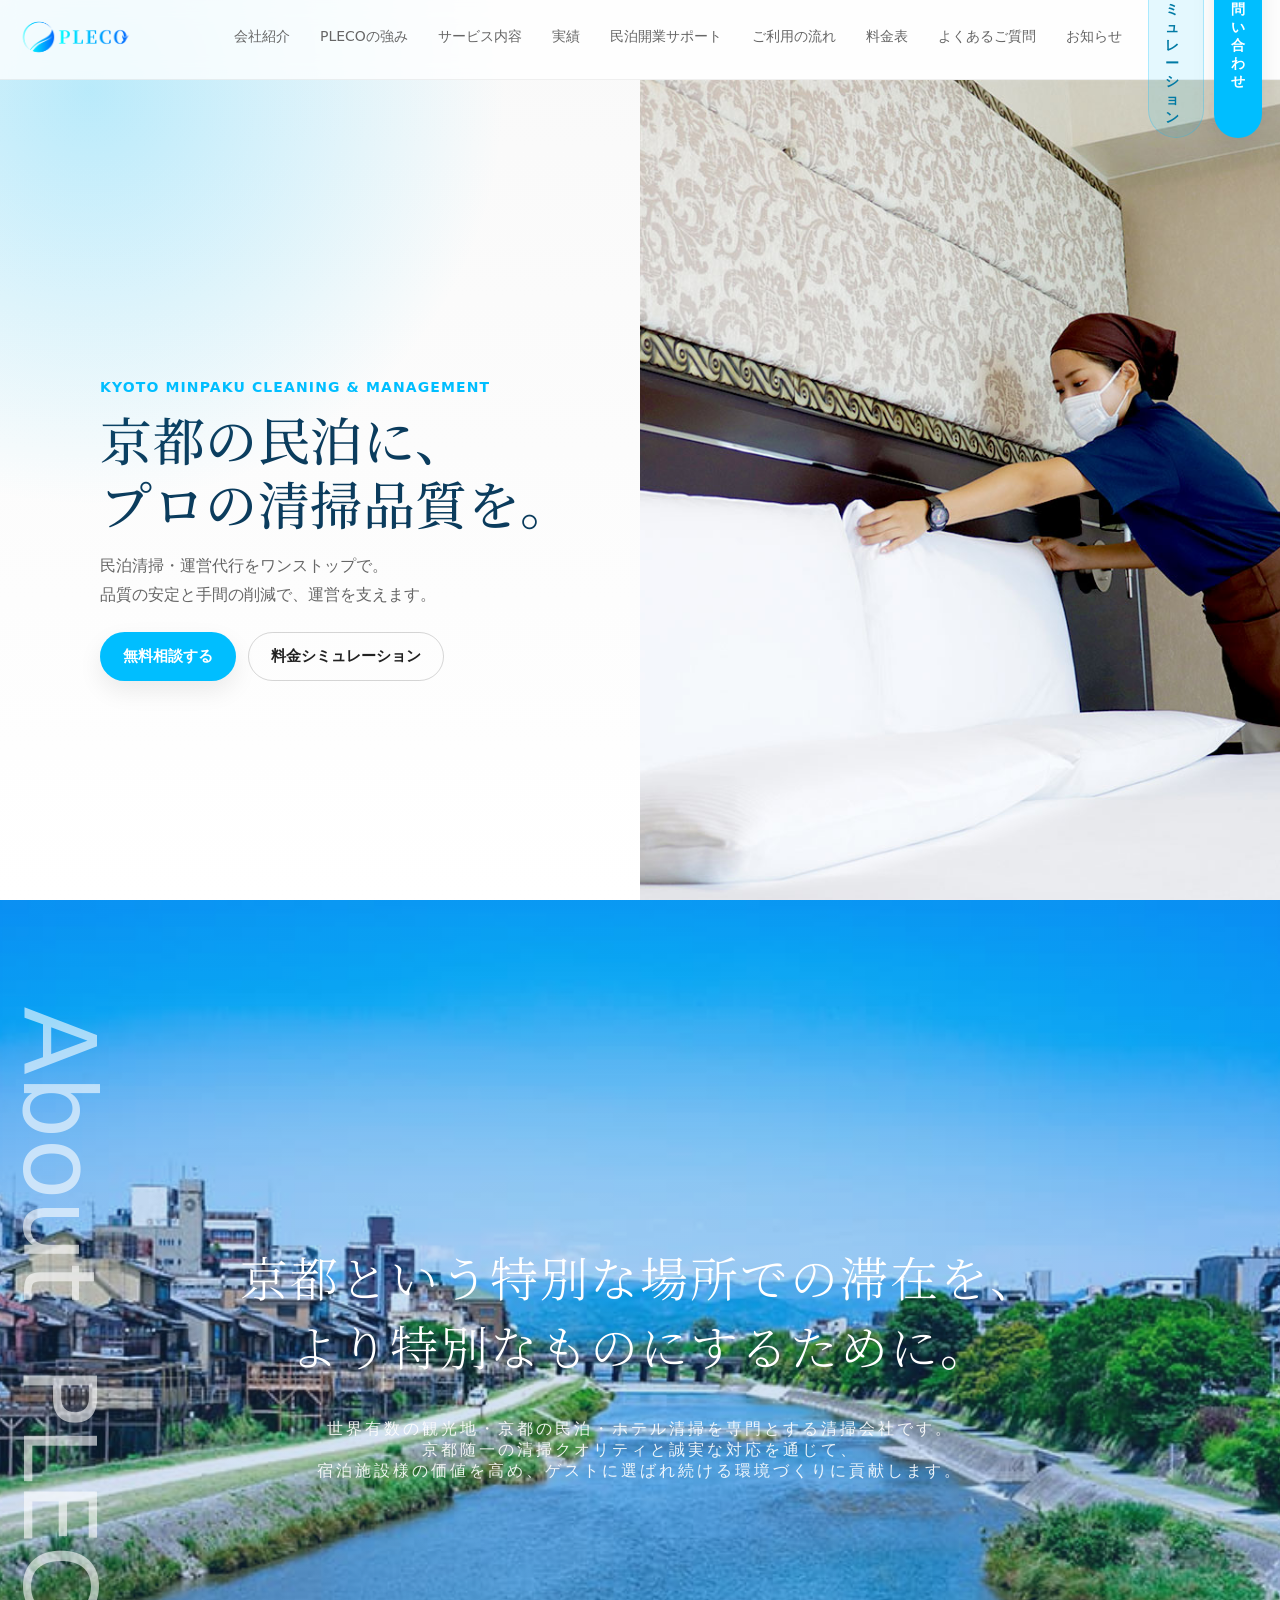
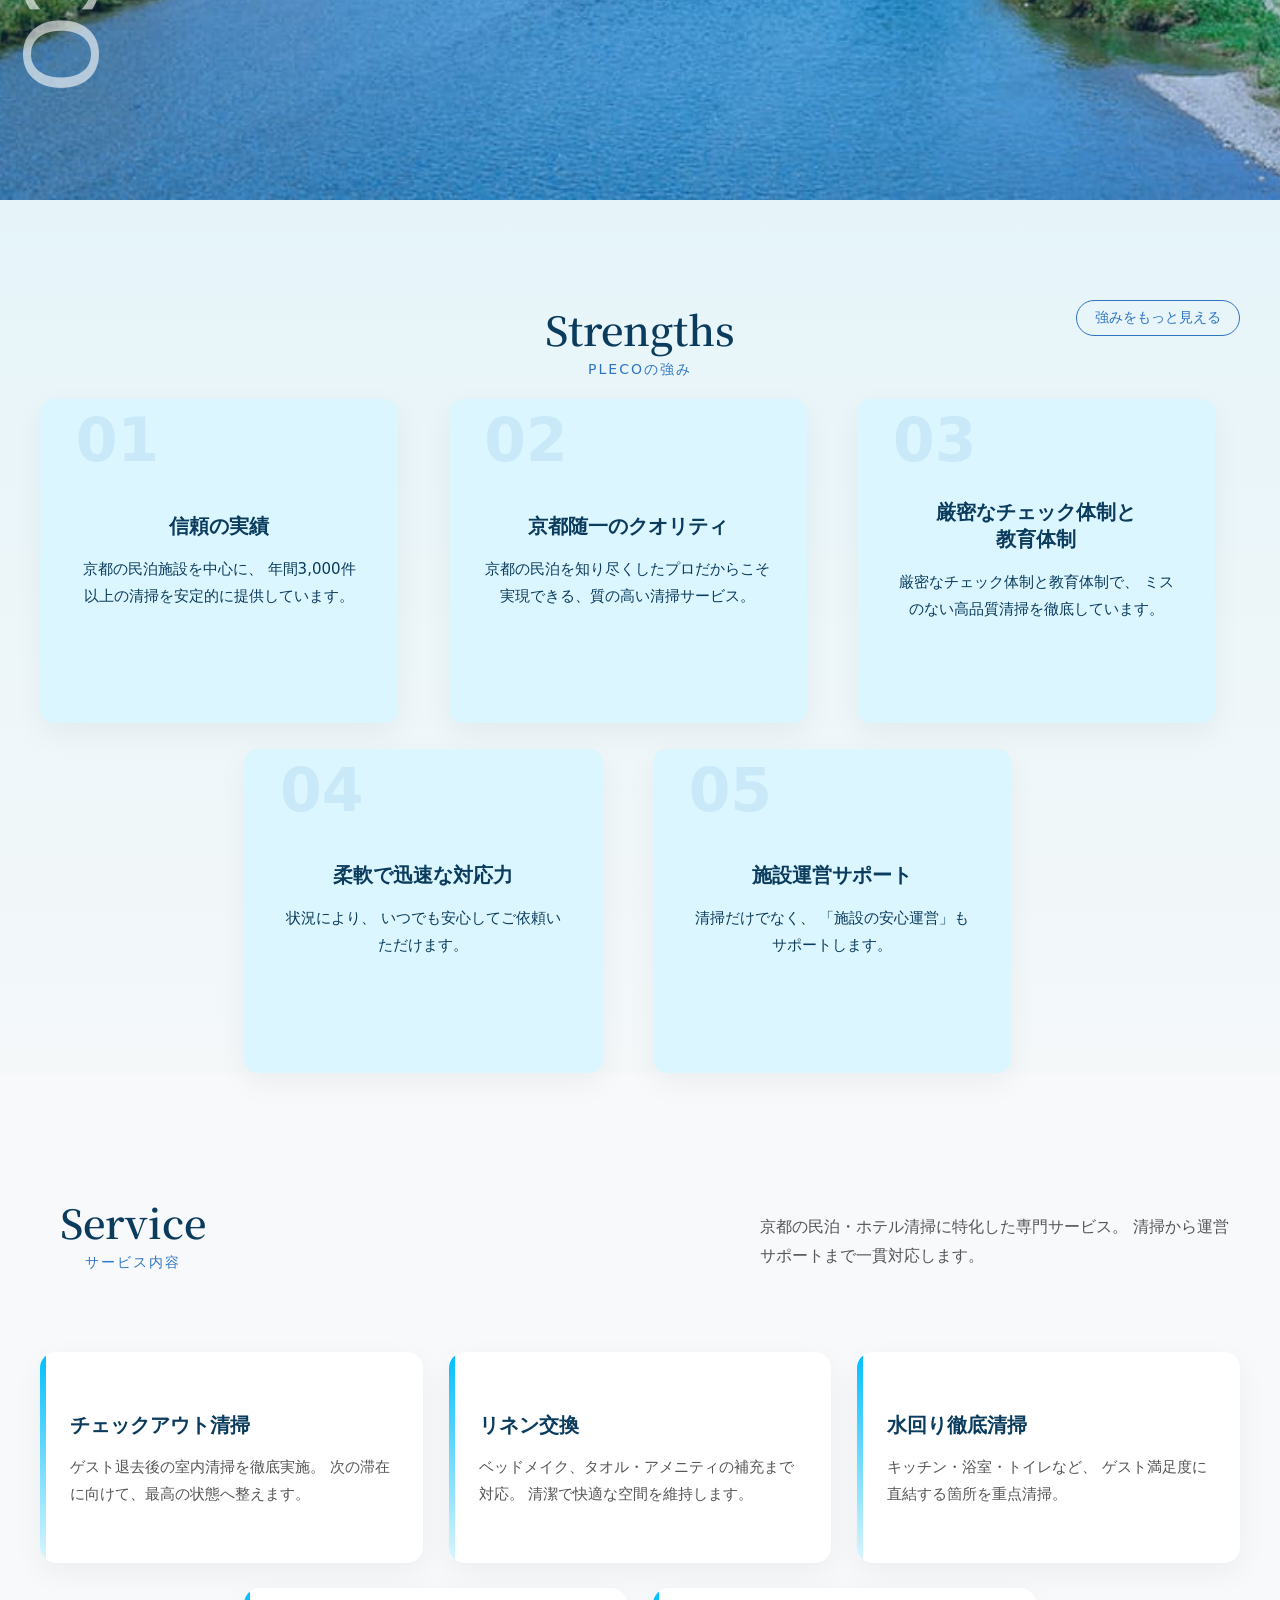
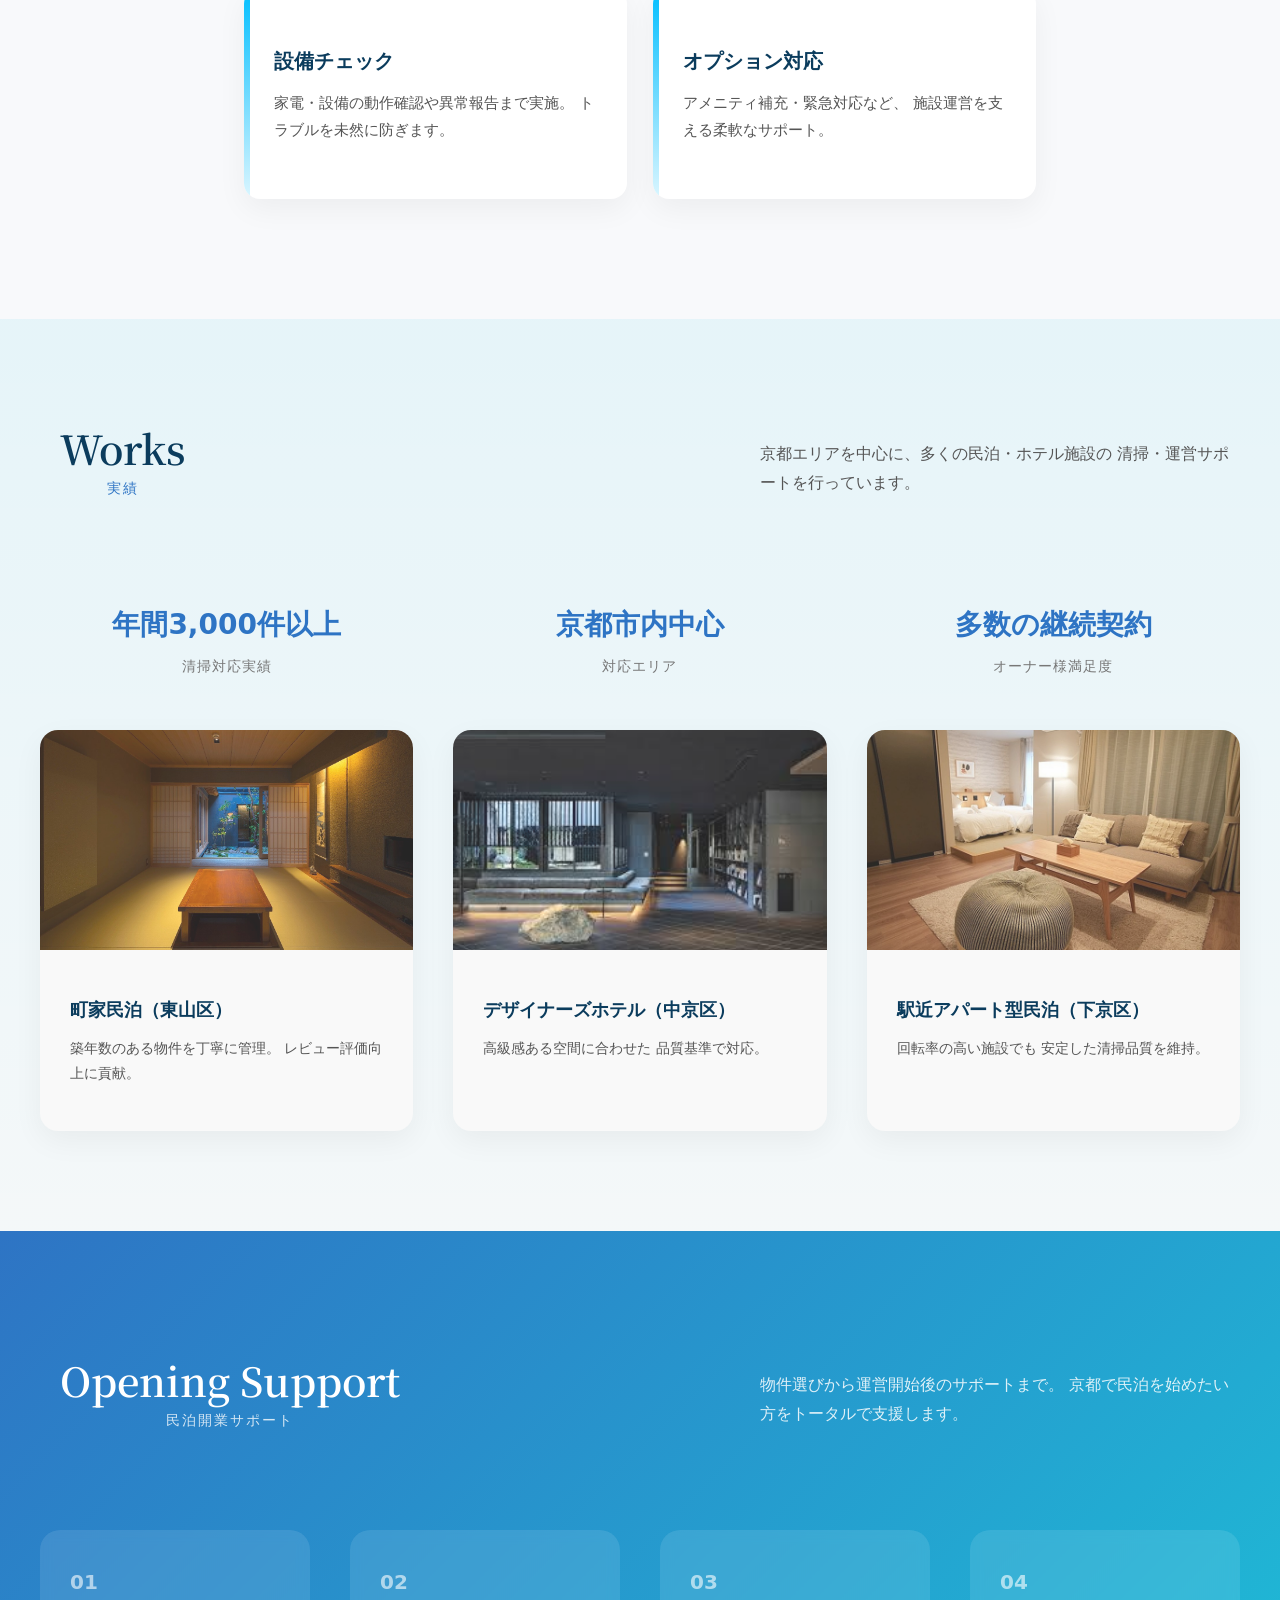
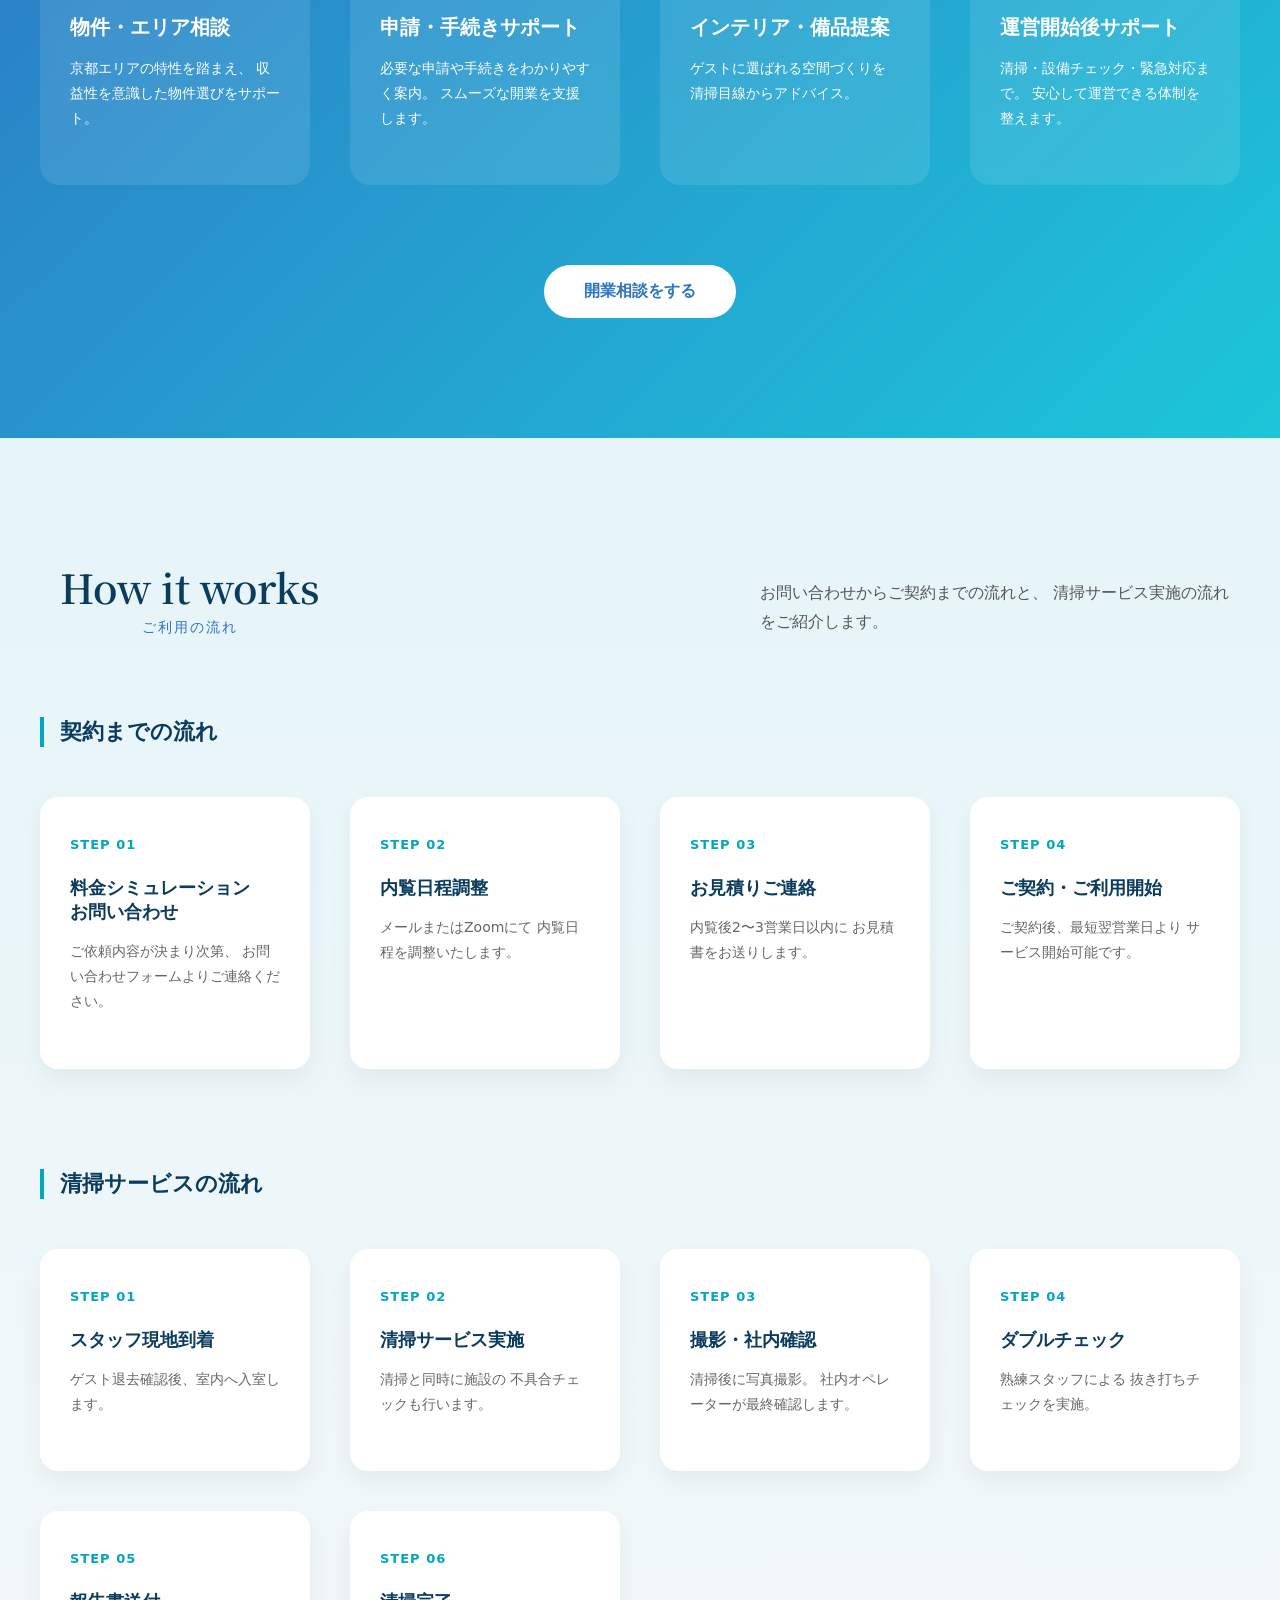
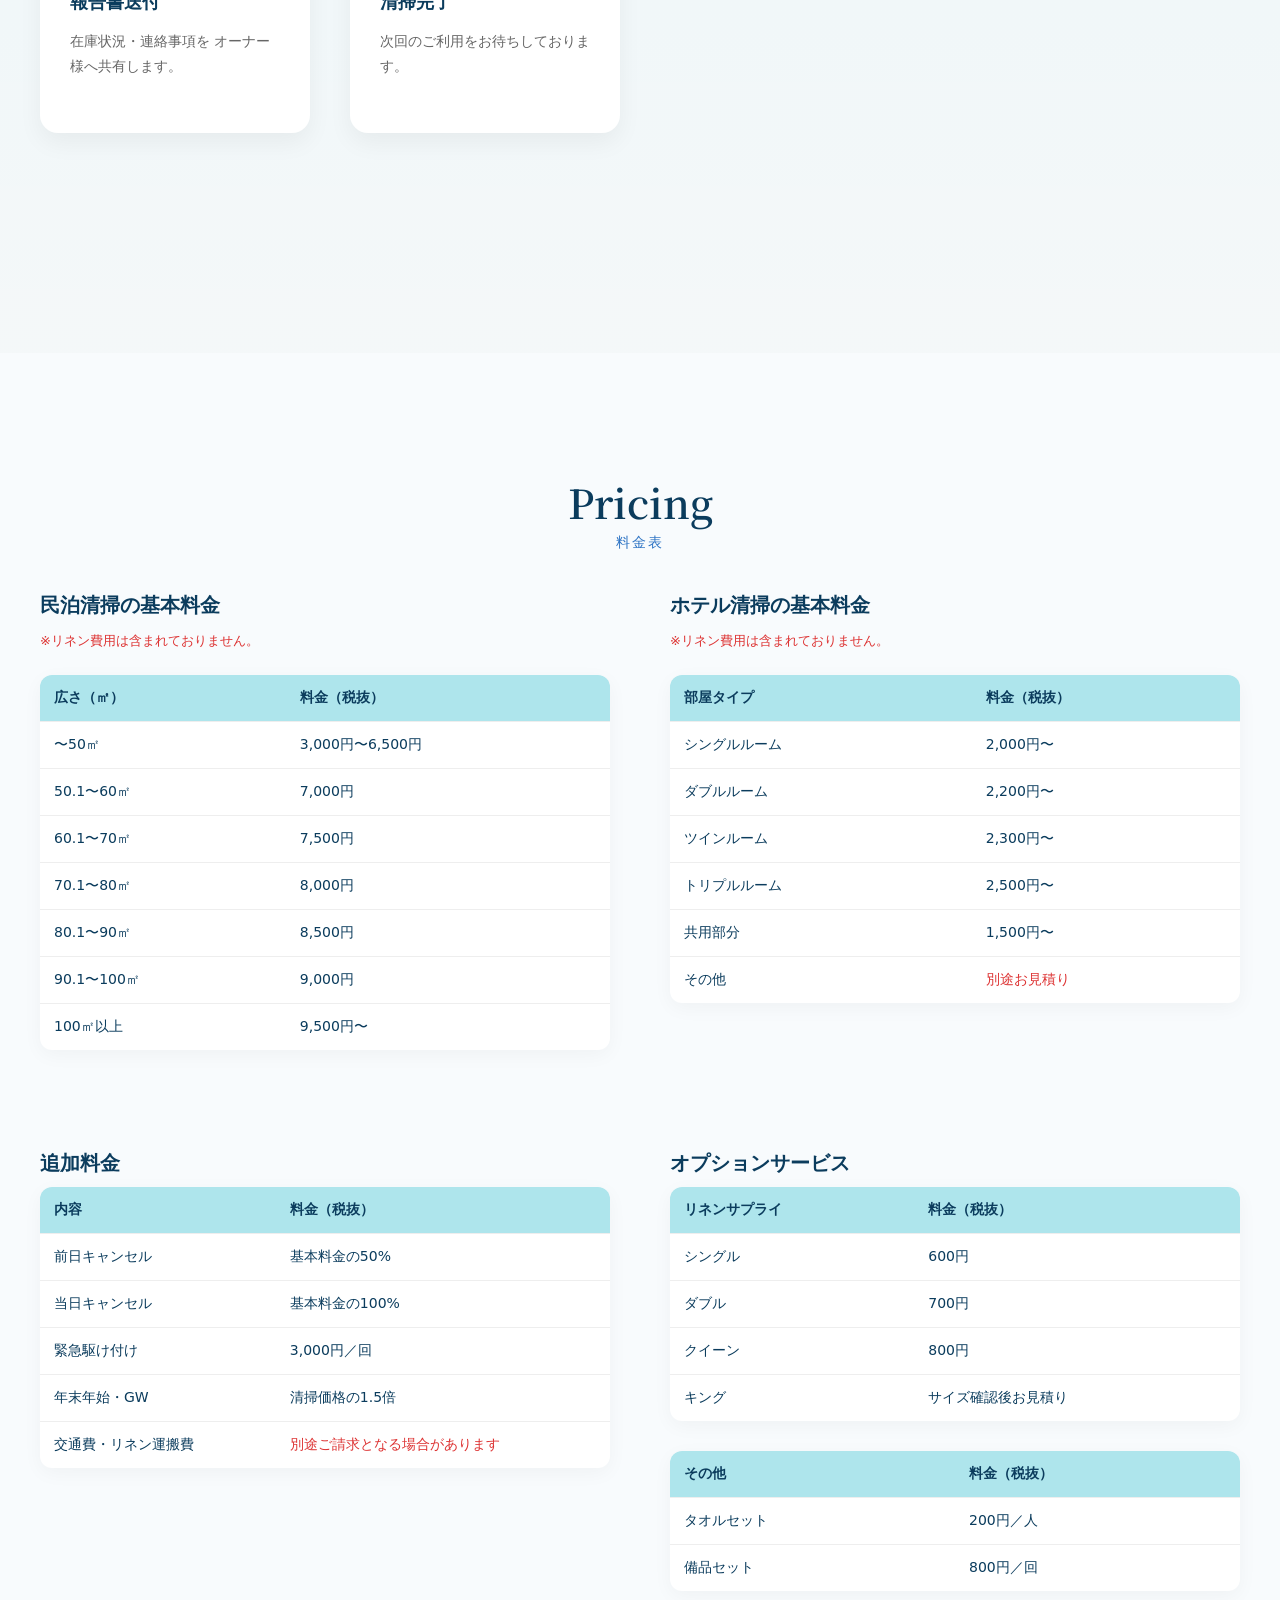
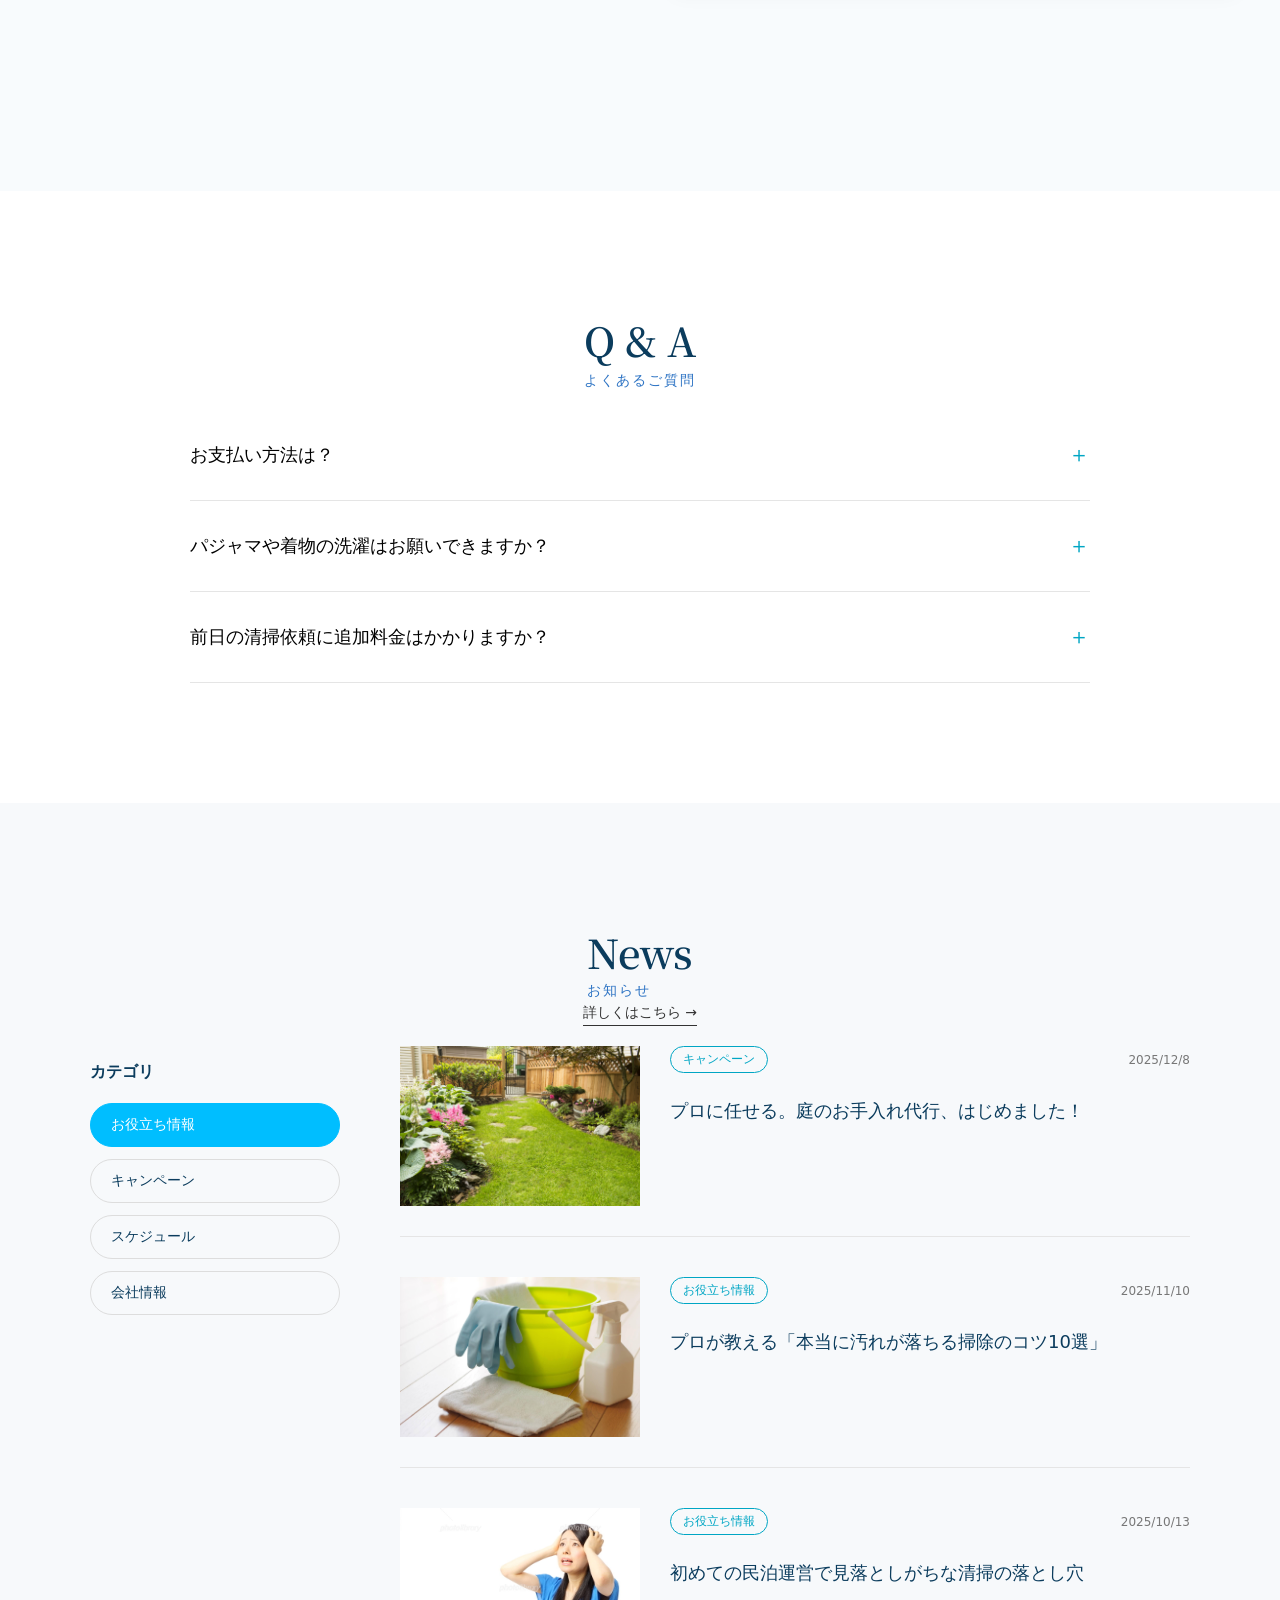
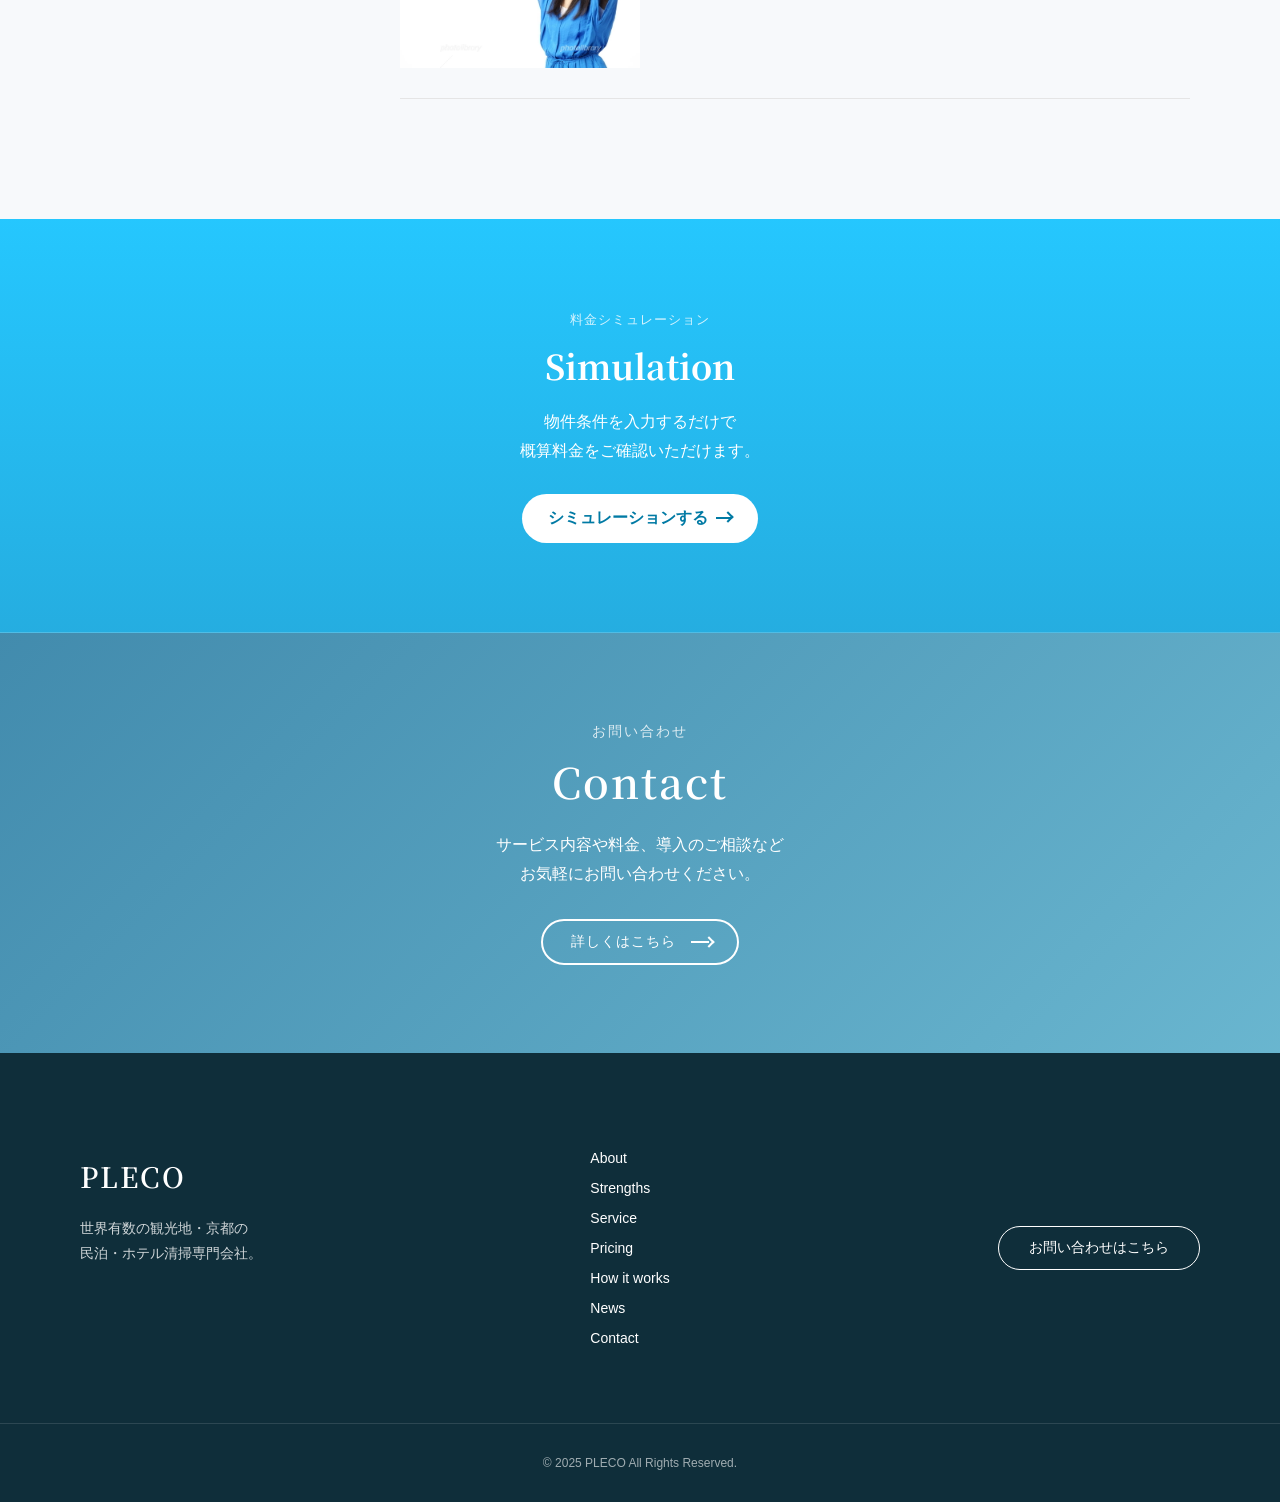
==== frontend/index.html @ cc1dde94 "first commit" ====
<!DOCTYPE html>
<html lang="ja">
<head>
  <meta charset="UTF-8">
  <meta name="viewport" content="width=device-width, initial-scale=1.0">
  <title>株式会社PLECO</title>
  <link rel="icon" type="image/png" href="../images/ロゴ-グラデーション.png">
  <link rel="stylesheet" href="css/variables.css">
  <link rel="stylesheet" href="css/base.css">
  <link rel="stylesheet" href="css/header.css">
  <link rel="stylesheet" href="css/hero.css">
  <link rel="stylesheet" href="css/about.css">
  <link rel="stylesheet" href="css/strength.css">
  <link rel="stylesheet" href="css/service.css">
  <link rel="stylesheet" href="css/works.css">
  <link rel="stylesheet" href="css/opening.css">
  <link rel="stylesheet" href="css/howitworks.css">
  <link rel="stylesheet" href="css/pricing.css">
  <link rel="stylesheet" href="css/faq.css">
  <link rel="stylesheet" href="css/news.css">
  <link rel="stylesheet" href="css/simulation.css">
  <link rel="stylesheet" href="css/contact.css">
  <link rel="stylesheet" href="css/footer.css">
  <link rel="stylesheet" href="css/responsive.css">
  <!-- font -->
  <link href="https://fonts.googleapis.com/css2?family=Noto+Serif+JP:wght@400;600;700&display=swap" rel="stylesheet">
</head>

<body>
<!-- header -->
<header class="site-header">
  <div class="header-inner">
    <a class="brand" href="#">
      <img src="../images/logo_companyname_flex_gradation.png" alt="株式会社PLECO" class="brand-logo">
    </a>

    <nav class="nav">
      <a href="#about">会社紹介</a>
      <a href="#strength">PLECOの強み</a>
      <a href="#service">サービス内容</a>
      <a href="#works">実績</a>
      <a href="#opening-support">民泊開業サポート</a>
      <a href="#how-it-works">ご利用の流れ</a>
      <a href="#pricing">料金表</a>
      <a href="#faq">よくあるご質問</a>
      <a href="#news">お知らせ</a>
    </nav>

    <div class="header-cta">
      <a class="btn btn-ghost" href="simulation.html">料金シミュレーション</a>
      <a class="btn btn-main" href="#contact">お問い合わせ</a>
    </div>

    <button class="hamburger" id="hamburger" aria-label="メニュー">
      <span></span><span></span><span></span>
    </button>
  </div>

  <!-- sp menu -->
  <div class="sp-menu" id="spMenu">
    <a href="#about">会社紹介</a>
    <a href="#strength">PLECOの強み</a>
    <a href="#service">サービス内容</a>
    <a href="#works">実績</a>
    <a href="#opening-support">民泊開業サポート</a>
    <a href="#how-it-works">ご利用の流れ</a>
    <a href="#pricing">料金表</a>
    <a href="#faq">よくあるご質問</a>
    <a href="#news">お知らせ</a>
    <a href="#contact">お問い合わせ</a>
  </div>
</header>

<!-- main -->
<main>
  <!-- hero -->
  <section class="hero">
    <div class="hero-inner">

      <div class="hero-left">
        <p class="hero-eyebrow">Kyoto Minpaku Cleaning & Management</p>
        <h1 class="hero-title">
          京都の民泊に、<br>
          プロの清掃品質を。
        </h1>
        <p class="hero-lead">
          民泊清掃・運営代行をワンストップで。<br>
          品質の安定と手間の削減で、運営を支えます。
        </p>
        <div class="hero-actions">
          <a class="btn btn-main btn-lg" href="#contact">無料相談する</a>
          <a class="btn btn-outline btn-lg" href="simulation.html">料金シミュレーション</a>
        </div>
      </div>

      <div class="hero-right">
        <div class="main-visual-slides">
          <img src="../images/hero/cleaning.jpg" alt="cleaning" class="main-visual-slide is-active">
          <img src="../images/hero/bed.jpg" alt="bed" class="main-visual-slide">
          <img src="../images/hero/amenity.jpg" alt="amenity" class="main-visual-slide">
          <img src="../images/hero/bath.jpg" alt="bath" class="main-visual-slide">
          <img src="../images/hero/cleaning.jpg" alt="cleaning" class="main-visual-slide">
        </div>
      </div>

    </div>
    <!-- 背景のゆるい曲線 -->
    <div class="hero-swoosh" aria-hidden="true"></div>
  </section>

  <!-- about -->
  <section id="about" class="about">
    <div class="vertical-text">
      About&nbsp;&nbsp;PLECO
    </div>

    <div class="about-text">
      <h1>
        京都という特別な場所での滞在を、<br>
        より特別なものにするために。
      </h1>
      <p>
        世界有数の観光地・京都の民泊・ホテル清掃を専門とする清掃会社です。<br>
        京都随一の清掃クオリティと誠実な対応を通じて、<br>
        宿泊施設様の価値を高め、ゲストに選ばれ続ける環境づくりに貢献します。
      </p>
    </div>
  </section>

  <!-- strength -->
  <section id="strength" class="strength">
    <div class="strength-inner">

      <div class="section-title">
        <h2>Strengths</h2>
        <span class="section-ja">PLECOの強み</span>
      </div>
      <a href="#" class="strength-more">強みをもっと見える</a>

      <div class="strength-cards">

        <div class="strength-card">
          <span class="number">01</span>
          <div class="strength-card-text">
            <h3>信頼の実績</h3>
            <p>
              京都の民泊施設を中心に、
              年間3,000件以上の清掃を安定的に提供しています。
            </p>
          </div>
        </div>

        <div class="strength-card">
          <span class="number">02</span>
          <div class="strength-card-text">
            <h3>京都随一のクオリティ</h3>
            <p>
              京都の民泊を知り尽くしたプロだからこそ
              実現できる、質の高い清掃サービス。
            </p>
          </div>
        </div>

        <div class="strength-card">
          <span class="number">03</span>
          <div class="strength-card-text">
            <h3>厳密なチェック体制と<br>教育体制</h3>
            <p>
              厳密なチェック体制と教育体制で、
              ミスのない高品質清掃を徹底しています。
            </p>
          </div>
        </div>

        <div class="strength-card">
          <span class="number">04</span>
          <div class="strength-card-text">
            <h3>柔軟で迅速な対応力</h3>
            <p>
              状況により、
              いつでも安心してご依頼いただけます。
            </p>
          </div>
        </div>

        <div class="strength-card">
          <span class="number">05</span>
          <div class="strength-card-text">
            <h3>施設運営サポート</h3>
            <p>
              清掃だけでなく、
              「施設の安心運営」もサポートします。
            </p>
          </div>
        </div>

      </div>
    </div>
  </section>

  <!-- Service -->
  <section id="service" class="service">
    <div class="service-inner">

    <div class="section-header">
      <div class="section-title">
        <h2>Service</h2>
        <span>サービス内容</span>
      </div>
      <p>
        京都の民泊・ホテル清掃に特化した専門サービス。
        清掃から運営サポートまで一貫対応します。
      </p>
    </div>

      <div class="service-cards">

        <div class="service-card">
          <h3>チェックアウト清掃</h3>
          <p>
            ゲスト退去後の室内清掃を徹底実施。
            次の滞在に向けて、最高の状態へ整えます。
          </p>
        </div>

        <div class="service-card">
          <h3>リネン交換</h3>
          <p>
            ベッドメイク、タオル・アメニティの補充まで対応。
            清潔で快適な空間を維持します。
          </p>
        </div>

        <div class="service-card">
          <h3>水回り徹底清掃</h3>
          <p>
            キッチン・浴室・トイレなど、
            ゲスト満足度に直結する箇所を重点清掃。
          </p>
        </div>

        <div class="service-card">
          <h3>設備チェック</h3>
          <p>
            家電・設備の動作確認や異常報告まで実施。
            トラブルを未然に防ぎます。
          </p>
        </div>

        <div class="service-card">
          <h3>オプション対応</h3>
          <p>
            アメニティ補充・緊急対応など、
            施設運営を支える柔軟なサポート。
          </p>
        </div>

      </div>

    </div>
  </section>

  <!-- Works -->
  <section id="works" class="works">
    <div class="works-inner">

      <div class="section-header">
        <div class="section-title">
          <h2>Works</h2>
          <span>実績</span>
        </div>
        <p>
          京都エリアを中心に、多くの民泊・ホテル施設の
          清掃・運営サポートを行っています。
        </p>
      </div>

      <!-- 数字エリア -->
      <div class="works-stats">
        <div class="stat">
          <h3>年間3,000件以上</h3>
          <p>清掃対応実績</p>
        </div>
        <div class="stat">
          <h3>京都市内中心</h3>
          <p>対応エリア</p>
        </div>
        <div class="stat">
          <h3>多数の継続契約</h3>
          <p>オーナー様満足度</p>
        </div>
      </div>

      <!-- 実例カード -->
      <div class="works-grid">

        <div class="work-card">
          <div class="work-img"><img src="../images/higashiyama.jpg" alt="町家民泊"></div>
          <div class="work-content">
            <h3>町家民泊（東山区）</h3>
            <p>
              築年数のある物件を丁寧に管理。
              レビュー評価向上に貢献。
            </p>
          </div>
        </div>

        <div class="work-card">
          <div class="work-img"><img src="../images/designershotel.jpg" alt="デザイナーズホテル"></div>
          <div class="work-content">
            <h3>デザイナーズホテル（中京区）</h3>
            <p>
              高級感ある空間に合わせた
              品質基準で対応。
            </p>
          </div>
        </div>

        <div class="work-card">
          <div class="work-img"><img src="../images/ekichikajpg.jpg" alt="駅近アパート型民泊"></div>
          <div class="work-content">
            <h3>駅近アパート型民泊（下京区）</h3>
            <p>
              回転率の高い施設でも
              安定した清掃品質を維持。
            </p>
          </div>
        </div>

      </div>

    </div>
  </section>

  <!-- Opening Support -->
  <section id="opening-support" class="opening-support">
    <div class="opening-inner">

      <div class="section-header">
        <div class="section-title">
          <h2>Opening Support</h2>
          <span>民泊開業サポート</span>
        </div>
        <p>
          物件選びから運営開始後のサポートまで。
          京都で民泊を始めたい方をトータルで支援します。
        </p>
      </div>

      <div class="opening-grid">

        <div class="opening-card">
          <div class="opening-icon">01</div>
          <h3>物件・エリア相談</h3>
          <p>
            京都エリアの特性を踏まえ、
            収益性を意識した物件選びをサポート。
          </p>
        </div>

        <div class="opening-card">
          <div class="opening-icon">02</div>
          <h3>申請・手続きサポート</h3>
          <p>
            必要な申請や手続きをわかりやすく案内。
            スムーズな開業を支援します。
          </p>
        </div>

        <div class="opening-card">
          <div class="opening-icon">03</div>
          <h3>インテリア・備品提案</h3>
          <p>
            ゲストに選ばれる空間づくりを
            清掃目線からアドバイス。
          </p>
        </div>

        <div class="opening-card">
          <div class="opening-icon">04</div>
          <h3>運営開始後サポート</h3>
          <p>
            清掃・設備チェック・緊急対応まで。
            安心して運営できる体制を整えます。
          </p>
        </div>

      </div>

      <div class="opening-cta">
        <a href="#" class="cta-button">
          開業相談をする
        </a>
      </div>

    </div>
  </section>

  <!-- How it works -->
  <section id="how-it-works" class="how-it-works">
    <div class="how-inner">

      <div class="section-header">
        <div class="section-title">
          <h2>How it works</h2>
          <span>ご利用の流れ</span>
        </div>
        <p>
          お問い合わせからご契約までの流れと、
          清掃サービス実施の流れをご紹介します。
        </p>
      </div>

      <!-- 契約までの流れ -->
      <div class="flow-block">
        <h3 class="flow-title">契約までの流れ</h3>

        <div class="flow-grid">

          <div class="flow-card">
            <span class="step">STEP 01</span>
            <h4>料金シミュレーション<br>お問い合わせ</h4>
            <p>
              ご依頼内容が決まり次第、
              お問い合わせフォームよりご連絡ください。
            </p>
          </div>

          <div class="flow-card">
            <span class="step">STEP 02</span>
            <h4>内覧日程調整</h4>
            <p>
              メールまたはZoomにて
              内覧日程を調整いたします。
            </p>
          </div>

          <div class="flow-card">
            <span class="step">STEP 03</span>
            <h4>お見積りご連絡</h4>
            <p>
              内覧後2〜3営業日以内に
              お見積書をお送りします。
            </p>
          </div>

          <div class="flow-card">
            <span class="step">STEP 04</span>
            <h4>ご契約・ご利用開始</h4>
            <p>
              ご契約後、最短翌営業日より
              サービス開始可能です。
            </p>
          </div>

        </div>
      </div>


      <!-- 清掃サービスの流れ -->
      <div class="flow-block">
        <h3 class="flow-title">清掃サービスの流れ</h3>

        <div class="flow-grid">

          <div class="flow-card">
            <span class="step">STEP 01</span>
            <h4>スタッフ現地到着</h4>
            <p>ゲスト退去確認後、室内へ入室します。</p>
          </div>

          <div class="flow-card">
            <span class="step">STEP 02</span>
            <h4>清掃サービス実施</h4>
            <p>
              清掃と同時に施設の
              不具合チェックも行います。
            </p>
          </div>

          <div class="flow-card">
            <span class="step">STEP 03</span>
            <h4>撮影・社内確認</h4>
            <p>
              清掃後に写真撮影。
              社内オペレーターが最終確認します。
            </p>
          </div>

          <div class="flow-card">
            <span class="step">STEP 04</span>
            <h4>ダブルチェック</h4>
            <p>
              熟練スタッフによる
              抜き打ちチェックを実施。
            </p>
          </div>

          <div class="flow-card">
            <span class="step">STEP 05</span>
            <h4>報告書送付</h4>
            <p>
              在庫状況・連絡事項を
              オーナー様へ共有します。
            </p>
          </div>

          <div class="flow-card">
            <span class="step">STEP 06</span>
            <h4>清掃完了</h4>
            <p>次回のご利用をお待ちしております。</p>
          </div>

        </div>
      </div>

    </div>
  </section>


  <!-- Pricing -->
  <section id="pricing" class="pricing">
    <div class="pricing-inner">

      <div class="section-title">
        <h2>Pricing</h2>
        <span>料金表</span>
      </div>

      <!-- 上段 2カラム -->
      <div class="pricing-grid">

        <!-- 民泊 -->
        <div class="price-box">
          <h3>民泊清掃の基本料金</h3>
          <p class="note">※リネン費用は含まれておりません。</p>

          <table>
            <thead>
              <tr>
                <th>広さ（㎡）</th>
                <th>料金（税抜）</th>
              </tr>
            </thead>
            <tbody>
              <tr><td>〜50㎡</td><td>3,000円〜6,500円</td></tr>
              <tr><td>50.1〜60㎡</td><td>7,000円</td></tr>
              <tr><td>60.1〜70㎡</td><td>7,500円</td></tr>
              <tr><td>70.1〜80㎡</td><td>8,000円</td></tr>
              <tr><td>80.1〜90㎡</td><td>8,500円</td></tr>
              <tr><td>90.1〜100㎡</td><td>9,000円</td></tr>
              <tr><td>100㎡以上</td><td>9,500円〜</td></tr>
            </tbody>
          </table>
        </div>

        <!-- ホテル -->
        <div class="price-box">
          <h3>ホテル清掃の基本料金</h3>
          <p class="note">※リネン費用は含まれておりません。</p>

          <table>
            <thead>
              <tr>
                <th>部屋タイプ</th>
                <th>料金（税抜）</th>
              </tr>
            </thead>
            <tbody>
              <tr><td>シングルルーム</td><td>2,000円〜</td></tr>
              <tr><td>ダブルルーム</td><td>2,200円〜</td></tr>
              <tr><td>ツインルーム</td><td>2,300円〜</td></tr>
              <tr><td>トリプルルーム</td><td>2,500円〜</td></tr>
              <tr><td>共用部分</td><td>1,500円〜</td></tr>
              <tr><td>その他</td><td class="red">別途お見積り</td></tr>
            </tbody>
          </table>
        </div>

      </div>

      <!-- 下段 -->
      <div class="pricing-grid lower">

        <!-- 追加料金 -->
        <div class="price-box">
          <h3>追加料金</h3>
          <table>
            <thead>
              <tr>
                <th>内容</th>
                <th>料金（税抜）</th>
              </tr>
            </thead>
            <tbody>
              <tr><td>前日キャンセル</td><td>基本料金の50%</td></tr>
              <tr><td>当日キャンセル</td><td>基本料金の100%</td></tr>
              <tr><td>緊急駆け付け</td><td>3,000円／回</td></tr>
              <tr><td>年末年始・GW</td><td>清掃価格の1.5倍</td></tr>
              <tr>
                <td>交通費・リネン運搬費</td>
                <td class="red">別途ご請求となる場合があります</td>
              </tr>
            </tbody>
          </table>
        </div>

        <!-- オプション -->
        <div class="price-box">
          <h3>オプションサービス</h3>

          <table>
            <thead>
              <tr>
                <th>リネンサプライ</th>
                <th>料金（税抜）</th>
              </tr>
            </thead>
            <tbody>
              <tr><td>シングル</td><td>600円</td></tr>
              <tr><td>ダブル</td><td>700円</td></tr>
              <tr><td>クイーン</td><td>800円</td></tr>
              <tr>
                <td>キング</td>
                <td>サイズ確認後お見積り</td>
              </tr>
            </tbody>
          </table>

          <table class="sub-table">
            <thead>
              <tr>
                <th>その他</th>
                <th>料金（税抜）</th>
              </tr>
            </thead>
            <tbody>
              <tr><td>タオルセット</td><td>200円／人</td></tr>
              <tr><td>備品セット</td><td>800円／回</td></tr>
            </tbody>
          </table>
        </div>

      </div>

    </div>
  </section>

  <!-- FAQ -->
  <section id="faq" class="faq">
    <div class="faq-inner">

      <div class="section-title">
        <h2>Q & A</h2>
        <span>よくあるご質問</span>
      </div>

      <div class="faq-item">
        <button class="faq-question">
          <span>お支払い方法は？</span>
          <span class="icon">＋</span>
        </button>
        <div class="faq-answer">
          お支払いは銀行振込にてお願いしております。
        </div>
      </div>

      <div class="faq-item">
        <button class="faq-question">
          <span>パジャマや着物の洗濯はお願いできますか？</span>
          <span class="icon">＋</span>
        </button>
        <div class="faq-answer">
          リネン・タオル以外のクリーニングは承っておりません。
        </div>
      </div>

      <div class="faq-item">
        <button class="faq-question">
          <span>前日の清掃依頼に追加料金はかかりますか？</span>
          <span class="icon">＋</span>
        </button>
        <div class="faq-answer">
          前日・当日のご依頼に追加料金はかかりません。
          ただしスケジュールにより対応できない場合がございます。
        </div>
      </div>

    </div>
  </section>

  <!-- news  -->
  <section id="news" class="news">
    <div class="news-inner">

      <div class="section-title">
        <div>
          <h2>News</h2>
          <span>お知らせ</span>
        </div>
        <a href="#" class="more-link">詳しくはこちら →</a>
      </div>

      <div class="news-wrapper">

        <!-- カテゴリ -->
        <div class="news-category">
          <h3>カテゴリ</h3>
          <ul>
            <li class="active">お役立ち情報</li>
            <li>キャンペーン</li>
            <li>スケジュール</li>
            <li>会社情報</li>
          </ul>
        </div>

        <!-- 記事一覧 -->
        <div class="news-list">

          <article class="news-item">
            <img src="../images/garden.jpg" alt="庭のお手入れ">
            <div class="news-content">
              <div class="news-meta">
                <span class="tag">キャンペーン</span>
                <span class="date">2025/12/8</span>
              </div>
              <h4>プロに任せる。庭のお手入れ代行、はじめました！</h4>
            </div>
          </article>

          <article class="news-item">
            <img src="../images/cleaningjpg.jpg" alt="掃除のコツ">
            <div class="news-content">
              <div class="news-meta">
                <span class="tag">お役立ち情報</span>
                <span class="date">2025/11/10</span>
              </div>
              <h4>プロが教える「本当に汚れが落ちる掃除のコツ10選」</h4>
            </div>
          </article>

          <article class="news-item">
            <img src="../images/trouble.jpg" alt="清掃の落とし穴">
            <div class="news-content">
              <div class="news-meta">
                <span class="tag">お役立ち情報</span>
                <span class="date">2025/10/13</span>
              </div>
              <h4>初めての民泊運営で見落としがちな清掃の落とし穴</h4>
            </div>
          </article>

        </div>

      </div>
    </div>
  </section>

  <!-- Simulation -->
  <section id="simulation-cta" class="simulation">
    <div class="simulation-overlay">
      <div class="simulation-inner">
        <span class="section-ja">料金シミュレーション</span>
        <h2>Simulation</h2>
        <p>
          物件条件を入力するだけで<br>
          概算料金をご確認いただけます。
        </p>

        <a href="/simulation.html" class="simulation-button">
          シミュレーションする
          <span class="arrow"></span>
        </a>
      </div>
    </div>
  </section>


  <!-- Contact -->
  <section id="contact" class="contact">
    <div class="contact-overlay">
      <div class="contact-inner">
        <span class="section-ja">お問い合わせ</span>
        <h2>Contact</h2>
        <p>
          サービス内容や料金、導入のご相談など<br>
          お気軽にお問い合わせください。
        </p>

        <a href="/contact.html" class="contact-button">
          詳しくはこちら
          <span class="arrow"></span>
        </a>
      </div>
    </div>
  </section>


</main>

<!-- Footer -->
<footer class="footer">
  <div class="footer-inner">

    <div class="footer-left">
      <h2 class="footer-logo">PLECO</h2>
      <p>
        世界有数の観光地・京都の<br>
        民泊・ホテル清掃専門会社。
      </p>
    </div>

    <div class="footer-links">
      <ul>
        <li><a href="#">About</a></li>
        <li><a href="#">Strengths</a></li>
        <li><a href="#">Service</a></li>
        <li><a href="#">Pricing</a></li>
        <li><a href="#">How it works</a></li>
        <li><a href="#">News</a></li>
        <li><a href="#">Contact</a></li>
      </ul>
    </div>

    <div class="footer-contact">
      <a href="#" class="footer-btn">お問い合わせはこちら</a>
    </div>

  </div>

  <div class="footer-bottom">
    <p>© 2025 PLECO All Rights Reserved.</p>
  </div>
</footer>

<script src="script.js"></script>
</body>
---- frontend/css/variables.css ----
:root {
  --color-main: #00beff;
  --color-main-light: #dbf6ff;
  --color-sub: #c6c8c9;
  --color-deep: #0b3c5d;
  --color-white-base: #f9f9f9;
  --color-white-accent: #f0f0f0;

  --color-bg: #ffffff;
  --color-text: #222222;
  --color-muted: #666666;

  --radius-lg: 18px;
  --shadow: 0 12px 30px rgba(0,0,0,0.10);
  --shadow-soft: 0 10px 25px rgba(0,0,0,0.08);
}
---- frontend/css/base.css ----
*,
*::before,
*::after { box-sizing: border-box; }

html { scroll-behavior: smooth; }

html, body {
  margin: 0;
  padding: 0;
  overflow-x: hidden;
}

body {
  background-color: var(--color-white-base);
  color: var(--color-deep);
  font-family: "Noto Sans JP", system-ui, -apple-system, "Segoe UI", sans-serif;
}

.container {
  max-width: 1100px;
  margin: 0 auto;
  /* scroll-margin-top: 110px; */
  padding: 100px 20px;
}


h1, h2 {
  font-family: "Noto Serif JP", serif;
  font-weight: 300;
}


.section-header {
  display: flex;
  justify-content: space-between;
  align-items: center;
  gap: 40px;
  margin-left: 20px;
  margin-bottom: 40px;
}
.section-title {
  display: flex;
  flex-direction: column;
  align-items: center;
  gap: 4px;
  margin-bottom: 20px;
}
.section-title h2 {
  font-size: 2.5rem;
  font-weight: 600;
  margin: 0;
}
.section-title span {
  font-size: 14px;
  letter-spacing: 2px;
  color: #2e74c4;
}
.section-header p {
  max-width: 600px;
  font-size: 16px;
  line-height: 1.8;
  color: #555;
  max-width: 480px;
}
---- frontend/css/header.css ----
/* ---------- header ---------- */
.site-header {
  height: 80px;
  position: fixed;
  width: 100%;
  top: 0;
  z-index: 999;
  background: rgba(255,255,255,0.78);
  backdrop-filter: blur(10px);
  border-bottom: 1px solid rgba(0,0,0,0.06);
}

.header-inner {
  height: 74px;
  margin: 0 auto;
  padding: 0 18px;
  display: flex;
  align-items: center;
  gap: 18px;
}

.brand {
  display: flex;
  align-items: center;
  gap: 10px;
  text-decoration: none;
  color: var(--color-text);
  min-width: 190px;
}

.brand-logo { width: auto; height: 65px; object-fit: contain; }
.brand-name { font-weight: 700; }

.nav {
  display: flex;
  gap: 14px;
  margin: 0 auto;
}

.nav a {
  text-decoration: none;
  color: var(--color-muted);
  font-size: 14px;
  padding: 8px 8px;
  white-space: nowrap;
}

.nav a:hover { color: var(--color-text); }

.header-cta {
  display: flex;
  gap: 10px;
}

.btn {
  display: inline-flex;
  align-items: center;
  justify-content: center;
  gap: 8px;
  text-decoration: none;
  border-radius: 999px;
  padding: 10px 16px;
  font-weight: 700;
  font-size: 14px;
  transition: 0.25s;
  border: 1px solid transparent;
}

.btn-lg { padding: 14px 22px; font-size: 15px; }

.btn-main {
  background: var(--color-main);
  color: white;
  box-shadow: var(--shadow-soft);
}
.btn-main:hover { transform: translateY(-1px); opacity: 0.92; }

.btn-ghost {
  background: rgba(0,190,255,0.10);
  color: #007aa4;
  border-color: rgba(0,190,255,0.25);
}
.btn-ghost:hover { background: rgba(0,190,255,0.16); }

.btn-outline {
  background: transparent;
  color: var(--color-text);
  border-color: rgba(0,0,0,0.16);
}
.btn-outline:hover { background: rgba(0,0,0,0.04); }

/* sp */
.hamburger {
  display: none;
  width: 44px;
  height: 44px;
  border: 1px solid rgba(0,0,0,0.12);
  background: white;
  border-radius: 12px;
  cursor: pointer;
}
.hamburger span {
  display: block;
  height: 2px;
  width: 18px;
  margin: 4px auto;
  background: #333;
  border-radius: 2px;
}

.sp-menu {
  display: none;
  padding: 12px 18px 18px;
  border-top: 1px solid rgba(0,0,0,0.06);
  background: rgba(255,255,255,0.92);
  backdrop-filter: blur(10px);
}
.sp-menu a {
  display: block;
  padding: 12px 10px;
  color: var(--color-text);
  text-decoration: none;
  border-radius: 12px;
}
.sp-menu a:hover { background: rgba(0,0,0,0.04); }
.sp-cta { margin-top: 8px; border: 1px solid rgba(0,0,0,0.12); }
.sp-cta.main { background: var(--color-main); color: white; border-color: transparent; }
---- frontend/css/hero.css ----
/* ---------- hero ---------- */
.hero {
  position: relative;
  height: 100vh;
  background: linear-gradient(180deg, var(--color-white-base), #fff);
  padding: 80px 0 40px 80px;
  overflow: hidden;
}

.hero-inner {
  display: grid;
  grid-template-columns: 1fr 1fr;
  align-items: center
}

.hero-left {
  display: flex;
  flex-direction: column;
  justify-content: center;
  align-items: flex-start;
  padding-left: 20px;
}

.hero-eyebrow {
  margin: 0 0 12px;
  color: var(--color-main);
  font-weight: 700;
  font-size: 14px;
  letter-spacing: 0.08em;
  text-transform: uppercase;
}

.hero-title {
  margin: 0;
  font-size: 52px;
  font-weight: 500;
  line-height: 1.22;
  letter-spacing: 0.01em;
}

.hero-lead {
  margin: 18px 0 0;
  color: var(--color-muted);
  font-size: 16px;
  line-height: 1.8;
}

.hero-actions {
  margin-top: 22px;
  display: flex;
  flex-wrap: wrap;
  gap: 12px;
}

/* hero-right */
.hero-right {
  width: 50vw;
  height: 100vh;
  /* aspect-ratio: 3 / 2; */
  margin: 0;
  padding: 0;
  position: relative;
}

.hero-right img {
  width: 100%;
  height: 100%;
  object-fit: cover;
  display: block;  
}

.main-visual-slides {
  position: relative;
  width: 100%;
  height: 100%;
}

.main-visual-slide {
  position: absolute;
  inset: 0;
  width: 100%;
  height: 100%;
  object-fit: cover;

  opacity: 0;
  transform: scale(0.99);
  transition:
    opacity 2.0s ease,
    transform 8s ease;
}

.main-visual-slide.is-active {
  opacity: 1;
  transform: scale(1.0);
}

/* 背景のゆるい曲線 */
.hero-swoosh {
  position: absolute;
  inset: -120px auto auto -120px;
  width: 700px;
  height: 700px;
  border-radius: 50%;
  background: radial-gradient(circle at 30% 30%, rgba(0,190,255,0.26), rgba(0,190,255,0.0) 60%);
  pointer-events: none;
}
---- frontend/css/about.css ----
.about {
  height: 100vh;
  background: 
    linear-gradient(rgba(46, 116, 196, 0.2), rgba(46,116,196,0.2)),
    url("/images/about.jpg") center/cover no-repeat;
  display: flex;
  align-items: center;
  justify-content: center;
  flex-direction: column;
  color: white;
  text-align: center;
  position: relative;
}

.vertical-text {
  position: absolute;
  left: 0px;
  top: 50%;
  transform: translateY(-50%);
  writing-mode: vertical-rl;
  font-size: 100px;
  font-weight: 400;
  opacity: 0.6;
  color: white;
  z-index: 1;
}

.vertical-text span {
  display: inline-block;
}

.vertical-text .top {
  margin-bottom: 80px;  /* ← これが正解 */
}


.about-text {
  position: relative;
  z-index: 2;
}

.about-text h1 {
  font-size: 48px;
  letter-spacing: 2px;
}

.about-text p {
  font-size: 16px;
  letter-spacing: 3px;
  margin-top: 20px;
  opacity: 0.9;
}
---- frontend/css/strength.css ----
.strength {
  padding: 100px 20px 0;
  position: relative;
  background: linear-gradient(
    180deg,
    rgba(0,190,255,0.08),
    rgba(0,190,255,0.02)
  );
}

.strength-inner {
  max-width: 1200px;
  margin: 0 auto;
  position: relative;
}

.strength-header {
  display: flex;
  flex-direction: column;
  align-items: center;
  gap: 4px;
  margin-bottom: 20px;
}


.strength-header h2 {
  font-size: 2.5rem;
  font-weight: 600;
  margin: 0;
}

.strength-more {
  font-size: 14px;
  text-decoration: none;
  color: #2e74c4;
  border: 1px solid #2e74c4;
  padding: 8px 18px;
  border-radius: 30px;
  transition: 0.3s;

  position: absolute;
  top: 0px;
  right: 0px;
}
.strength-more:hover {
  background: #2e74c4;
  color: white;
}

.strength-cards {
  display: grid;
  grid-template-columns: repeat(6, 1fr);
  gap: 2vw;
  justify-content: center;
}
.strength-card {
  background: var(--color-main-light);
  border-radius: 14px;
  width: 28vw;
  height: 36vh;
  box-shadow: 0 10px 30px rgba(0,0,0,0.05);
  position: relative;

  display: flex;
  align-items: center;
  justify-content: center;
  text-align: center;
  transition: transform 0.3s ease, box-shadow 0.3s ease;
}
.strength-card:nth-child(1) {
  grid-column: 1 / 3;
}
.strength-card:nth-child(2) {
  grid-column: 3 / 5;
}
.strength-card:nth-child(3) {
  grid-column: 5 / 7;
}
.strength-card:nth-child(4) {
  grid-column: 2 / 4;
}
.strength-card:nth-child(5) {
  grid-column: 4 / 6;
}

.strength-card:hover {
  transform: translateY(-8px);
  box-shadow: 0 20px 40px rgba(0,0,0,0.08);
}

.strength-card .number {
  position: absolute;
  top: 2%;
  left: 10%;
  font-size: 60px;
  font-weight: 700;
  color: rgba(46,116,196,0.1);
}

.strength-card-text {
  display: flex;
  flex-direction: column;
  gap: 1rem;
  max-width: 80%;
}

.strength-card h3 {
  font-size: 20px;
  font-weight: 600;
  margin: 0;
}

.strength-card p {
  font-size: 15px;
  line-height: 1.8;
  margin: 0;
}
---- frontend/css/service.css ----
.service {
  padding: 120px 20px;
  background: #f8f9fb;
}

.service-inner {
  max-width: 1200px;
  margin: 0 auto;
}



/* -------- grid -------- */

.service-cards {
  display: grid;
  grid-template-columns: repeat(6, 1fr);
  gap: 2vw;
  justify-content: center;
}

/* -------- card -------- */

.service-card {
  background: white;
  padding: 40px 30px;
  border-radius: 16px;
  box-shadow: 0 10px 30px rgba(0,0,0,0.05);
  transition: all 0.3s ease;
  position: relative;
  overflow: hidden;
}
.service-card:nth-child(1) {
  grid-column: 1 / 3;
}
.service-card:nth-child(2) {
  grid-column: 3 / 5;
}
.service-card:nth-child(3) {
  grid-column: 5 / 7;
}
.service-card:nth-child(4) {
  grid-column: 2 / 4;
}
.service-card:nth-child(5) {
  grid-column: 4 / 6;
}

.service-card::before {
  content: "";
  position: absolute;
  top: 0;
  left: 0;
  width: 6px;
  height: 100%;
  background: linear-gradient(to bottom, var(--color-main), var(--color-main-light));
}

.service-card h3 {
  font-size: 20px;
  margin-bottom: 15px;
  font-weight: 600;
}

.service-card p {
  font-size: 15px;
  line-height: 1.8;
  color: #555;
}

/* hover */

.service-card:hover {
  transform: translateY(-8px);
  box-shadow: 0 15px 40px rgba(0,0,0,0.08);
}
---- frontend/css/works.css ----
.works {
  padding: 100px 20px;
  background: linear-gradient(
    180deg,
    rgba(0,190,255,0.08),
    rgba(0,190,255,0.02)
  );
}

.works-inner {
  max-width: 1200px;
  margin: 0 auto;
}

/* -------- 数字 -------- */

.works-stats {
  display: flex;
  justify-content: space-between;
  margin-bottom: 40px;
  gap: 40px;
  flex-wrap: wrap;
}

.stat {
  flex: 1;
  min-width: 250px;
  text-align: center;
}

.stat h3 {
  font-size: 28px;
  font-weight: 600;
  margin-bottom: 10px;
  color: #2e74c4;
}

.stat p {
  font-size: 14px;
  color: #777;
  letter-spacing: 1px;
}

/* -------- 実例カード -------- */

.works-grid {
  display: grid;
  grid-template-columns: repeat(auto-fit, minmax(320px, 1fr));
  gap: 40px;
}

.work-card {
  background-color: var(--color-white-base);
  border-radius: 18px;
  overflow: hidden;
  transition: all 0.3s ease;
  box-shadow: 0 10px 30px rgba(0,0,0,0.05);
}

.work-card:hover {
  transform: translateY(-8px);
  box-shadow: 0 20px 50px rgba(0,0,0,0.08);
}

.work-img {
  height: 220px;;
  opacity: 0.85;
}
.work-img img {
  width: 100%;
  height: 100%;
  object-fit: cover;
  display: block;
  transition: transform 0.4s ease;
}
.work-card:hover .work-img img {
  transform: scale(1.05);
}


.work-content {
  padding: 30px;
}
.work-content h3 {
  font-size: 18px;
  margin-bottom: 12px;
  font-weight: 600;
}
.work-content p {
  font-size: 14px;
  line-height: 1.8;
  color: #555;
}
---- frontend/css/opening.css ----
.opening-support {
  padding: 120px 20px;
  background: linear-gradient(135deg, #2e74c4, #1cc6d9);
  color: white;
}

.opening-inner {
  max-width: 1200px;
  margin: 0 auto;
}

.opening-support .section-header span {
  color: rgba(255,255,255,0.8);
}

.opening-support .section-header h2 {
  color: white;
}

.opening-support .section-header p {
  color: rgba(255,255,255,0.85);
}

/* -------- grid -------- */

.opening-grid {
  display: grid;
  grid-template-columns: repeat(auto-fit, minmax(260px, 1fr));
  gap: 40px;
  margin-top: 80px;
}

/* -------- card -------- */

.opening-card {
  background: rgba(255,255,255,0.1);
  backdrop-filter: blur(6px);
  padding: 40px 30px;
  border-radius: 20px;
  transition: all 0.3s ease;
  position: relative;
}

.opening-card:hover {
  transform: translateY(-8px);
  background: rgba(255,255,255,0.18);
}

.opening-icon {
  font-size: 20px;
  font-weight: 700;
  margin-bottom: 20px;
  opacity: 0.6;
}

.opening-card h3 {
  font-size: 20px;
  margin-bottom: 15px;
  font-weight: 600;
}

.opening-card p {
  font-size: 14px;
  line-height: 1.8;
}

/* -------- CTA -------- */

.opening-cta {
  text-align: center;
  margin-top: 80px;
}

.cta-button {
  display: inline-block;
  padding: 16px 40px;
  background: white;
  color: #2e74c4;
  border-radius: 50px;
  text-decoration: none;
  font-weight: 600;
  transition: all 0.3s ease;
}

.cta-button:hover {
  background: #f1f1f1;
  transform: translateY(-3px);
}
---- frontend/css/howitworks.css ----
.how-it-works {
  padding: 120px 20px;
  background: linear-gradient(
    180deg,
    rgba(0,190,255,0.08),
    rgba(0,190,255,0.02)
  );
}

.how-inner {
  max-width: 1200px;
  margin: 0 auto;
}


/* ブロック */

.flow-block {
  margin-bottom: 100px;
}

.flow-title {
  font-size: 22px;
  margin-bottom: 50px;
  position: relative;
  padding-left: 20px;
}

.flow-title::before {
  content: "";
  width: 4px;
  height: 100%;
  background: #00a6c4;
  position: absolute;
  left: 0;
  top: 0;
}

/* グリッド */

.flow-grid {
  display: grid;
  grid-template-columns: repeat(auto-fit, minmax(260px, 1fr));
  gap: 40px;
}

/* カード */

.flow-card {
  background: white;
  padding: 40px 30px;
  border-radius: 18px;
  box-shadow: 0 10px 25px rgba(0,0,0,0.05);
  transition: all 0.3s ease;
}

.flow-card:hover {
  transform: translateY(-6px);
  box-shadow: 0 15px 35px rgba(0,0,0,0.08);
}

/* STEP */

.step {
  font-size: 13px;
  color: #00a6c4;
  letter-spacing: 1px;
  font-weight: 600;
  display: block;
  margin-bottom: 15px;
}

/* 見出し */

.flow-card h4 {
  font-size: 18px;
  margin-bottom: 15px;
  font-weight: 600;
}

/* 説明 */

.flow-card p {
  font-size: 14px;
  color: #666;
  line-height: 1.8;
}
---- frontend/css/pricing.css ----
/* =========================
   Pricing
========================= */

.pricing {
  padding: 120px 20px;
  background: #f8fbfd;
}

.pricing-inner {
  max-width: 1200px;
  margin: 0 auto;
}

/* グリッド */
.pricing-grid {
  display: grid;
  grid-template-columns: repeat(auto-fit, minmax(480px, 1fr));
  gap: 60px;
  margin-bottom: 80px;
}

/* ボックス */
.price-box h3 {
  font-size: 20px;
  margin-bottom: 10px;
}

.note {
  font-size: 13px;
  color: #d33;
  margin-bottom: 25px;
}

/* テーブル */

.price-box table {
  width: 100%;
  border-collapse: collapse;
  background: white;
  border-radius: 12px;
  overflow: hidden;
  box-shadow: 0 5px 20px rgba(0,0,0,0.04);
}

.price-box th {
  background: #aee5ec;
  padding: 14px;
  font-size: 14px;
  text-align: left;
}

.price-box td {
  padding: 14px;
  font-size: 14px;
  border-top: 1px solid #eee;
}

.price-box tr:hover td {
  background: #f4fcfe;
}

.sub-table {
  margin-top: 30px;
}

/* 赤文字 */

.red {
  color: #d33;
  font-weight: 500;
}

/* レスポンシブ */

@media (max-width: 768px) {
  .pricing-grid {
    grid-template-columns: 1fr;
  }
}
---- frontend/css/faq.css ----
/* =========================
   FAQ
========================= */

.faq {
  padding: 120px 20px;
  background: #ffffff;
}

.faq-inner {
  max-width: 900px;
  margin: 0 auto;
}

.section-header {
  margin-bottom: 60px;
}

/* アイテム */

.faq-item {
  border-bottom: 1px solid #e5e5e5;
}

/* 質問 */

.faq-question {
  width: 100%;
  padding: 30px 0;
  font-size: 18px;
  background: none;
  border: none;
  display: flex;
  justify-content: space-between;
  align-items: center;
  cursor: pointer;
}

.faq-question span:first-child {
  text-align: left;
}

.faq-question .icon {
  font-size: 22px;
  color: #00a6c4;
  transition: transform 0.3s ease;
}

/* 回答 */

.faq-answer {
  max-height: 0;
  overflow: hidden;
  transition: all 0.4s ease;
  font-size: 15px;
  line-height: 1.8;
  color: #555;
  padding-right: 20px;
}

.faq-item.active .faq-answer {
  max-height: 200px;
  padding-bottom: 25px;
}

.faq-item.active .icon {
  transform: rotate(45deg);
}
---- frontend/css/news.css ----
/* ======================
   News Section
====================== */

.news {
  padding: 120px 20px;
  background: #f7f9fb;
}

.news-inner {
  max-width: 1100px;
  margin: 0 auto;
}


.more-link {
  font-size: 14px;
  color: #333;
  text-decoration: none;
  border-bottom: 1px solid #333;
  padding-bottom: 3px;
  transition: 0.3s;
}

.more-link:hover {
  opacity: 0.6;
}

/* レイアウト */

.news-wrapper {
  display: grid;
  grid-template-columns: 250px 1fr;
  gap: 60px;
}

/* カテゴリ */

.news-category h3 {
  font-size: 16px;
  margin-bottom: 20px;
}

.news-category ul {
  list-style: none;
  padding: 0;
}

.news-category li {
  padding: 12px 20px;
  border: 1px solid #ddd;
  border-radius: 30px;
  margin-bottom: 12px;
  font-size: 14px;
  cursor: pointer;
  transition: 0.3s;
}

.news-category li:hover,
.news-category li.active {
  background: var(--color-main);
  color: #fff;
  border-color: var(--color-main);
}

/* 記事 */

.news-list {
  display: flex;
  flex-direction: column;
  gap: 40px;
}

.news-item {
  display: flex;
  gap: 30px;
  padding-bottom: 30px;
  border-bottom: 1px solid #e5e5e5;
}

.news-item img {
  width: 240px;
  height: 160px;
  object-fit: cover;
}

.news-content {
  flex: 1;
}

.news-meta {
  display: flex;
  justify-content: space-between;
  align-items: center;
  margin-bottom: 10px;
}

.tag {
  font-size: 12px;
  padding: 4px 12px;
  border: 1px solid #00a6c4;
  border-radius: 20px;
  color: #00a6c4;
}

.date {
  font-size: 12px;
  color: #777;
}

.news-content h4 {
  font-size: 18px;
  line-height: 1.6;
  font-weight: 500;
}
---- frontend/css/simulation.css ----
/* ---------- simulation section ---------- */
.simulation {
  position: relative;
  background: linear-gradient(
    rgba(0, 190, 255, 0.85),
    rgba(0, 160, 220, 0.85)
  ),
  url("../images/simulation-bg.jpg"); /* 背景画像あれば */
  background-size: cover;
  background-position: center;
  color: white;
}

.simulation-overlay {
  padding: 90px 20px;
  text-align: center;
}

.simulation-inner {
  max-width: 720px;
  margin: 0 auto;
}

.simulation .section-ja {
  font-size: 13px;
  letter-spacing: 1px;
  opacity: 0.8;
}

.simulation h2 {
  font-size: 34px;
  margin: 12px 0 18px;
  font-weight: 700;
}

.simulation p {
  font-size: 16px;
  line-height: 1.8;
  margin-bottom: 28px;
}

.simulation-button {
  display: inline-flex;
  align-items: center;
  gap: 8px;
  padding: 14px 26px;
  background: white;
  color: #007aa4;
  font-weight: 700;
  border-radius: 999px;
  text-decoration: none;
  transition: 0.3s;
}

.simulation-button:hover {
  transform: translateY(-2px);
  box-shadow: 0 8px 24px rgba(0,0,0,0.2);
}

/* arrow */
.simulation-button .arrow {
  width: 16px;
  height: 2px;
  background: #007aa4;
  position: relative;
}

.simulation-button .arrow::after {
  content: "";
  position: absolute;
  right: 0;
  top: -4px;
  width: 8px;
  height: 8px;
  border-top: 2px solid #007aa4;
  border-right: 2px solid #007aa4;
  transform: rotate(45deg);
}
---- frontend/css/contact.css ----
/* =========================
   Contact CTA Section
========================= */

.contact {
  position: relative;
  height: 420px;
  background: url("../images/contact-bg.jpg") center/cover no-repeat;
  display: flex;
  align-items: center;
  justify-content: center;
}

/* 青グラデーションオーバーレイ */
.contact-overlay {
  position: absolute;
  inset: 0;
  background: linear-gradient(
    135deg,
    rgba(34, 120, 160, 0.85),
    rgba(80, 170, 200, 0.85)
  );
  display: flex;
  align-items: center;
  justify-content: center;
}

.contact-inner {
  position: relative;
  text-align: center;
  color: #fff;
  z-index: 2;
  max-width: 600px;
  padding: 0 20px;
}

.contact-inner .section-ja {
  font-size: 14px;
  letter-spacing: 2px;
  opacity: 0.8;
}

.contact-inner h2 {
  font-size: 42px;
  font-weight: 600;
  margin: 10px 0 20px;
  letter-spacing: 2px;
}

.contact-inner p {
  font-size: 16px;
  line-height: 1.8;
  margin-bottom: 30px;
}

/* ボタン */
.contact-button {
  display: inline-flex;
  align-items: center;
  gap: 15px;
  padding: 12px 28px;
  border: 2px solid #fff;
  border-radius: 40px;
  text-decoration: none;
  color: #fff;
  font-size: 14px;
  letter-spacing: 1px;
  transition: all 0.3s ease;
}

.contact-button:hover {
  background: #fff;
  color: #2a7fa6;
}

/* 矢印 */
.contact-button .arrow {
  width: 18px;
  height: 2px;
  background: currentColor;
  position: relative;
}

.contact-button .arrow::after {
  content: "";
  position: absolute;
  right: -4px;
  top: -3px;
  width: 8px;
  height: 8px;
  border-top: 2px solid currentColor;
  border-right: 2px solid currentColor;
  transform: rotate(45deg);
}
---- frontend/css/footer.css ----
.footer {
  background: #0f2e3a;
  color: #ffffff;
  padding-top: 80px;
  font-family: "Noto Sans JP", sans-serif;
}

.footer-inner {
  max-width: 1200px;
  margin: 0 auto;
  padding: 0 40px 60px;
  display: flex;
  justify-content: space-between;
  flex-wrap: wrap;
  gap: 40px;
}

.footer-logo {
  font-size: 28px;
  font-weight: 600;
  letter-spacing: 2px;
  margin-bottom: 20px;
}

.footer-left p {
  line-height: 1.8;
  font-size: 14px;
  opacity: 0.8;
}

.footer-links ul {
  list-style: none;
  padding: 0;
}

.footer-links li {
  margin-bottom: 12px;
}

.footer-links a {
  text-decoration: none;
  color: #ffffff;
  font-size: 14px;
  transition: 0.3s;
}

.footer-links a:hover {
  opacity: 0.6;
}

.footer-contact {
  display: flex;
  align-items: center;
}

.footer-btn {
  display: inline-block;
  padding: 12px 30px;
  border: 1px solid #ffffff;
  border-radius: 30px;
  text-decoration: none;
  color: #ffffff;
  font-size: 14px;
  transition: 0.3s;
}

.footer-btn:hover {
  background: #ffffff;
  color: #0f2e3a;
}

.footer-bottom {
  border-top: 1px solid rgba(255,255,255,0.2);
  text-align: center;
  padding: 20px 0;
  font-size: 12px;
  opacity: 0.6;
}
---- frontend/css/responsive.css ----
/* ---------- responsive ---------- */
@media (max-width: 960px) {
  .nav, .header-cta { display: none; }
  .hamburger { display: inline-block; margin-left: auto; }
  .sp-menu.is-open { display: block; }

  .hero-inner {
    grid-template-columns: 1fr;
  }
  .hero-title { font-size: 40px; }
  .hero-card--big { min-height: 240px; }
  .works-stats {
    flex-direction: column;
    gap: 30px;
  }

  .works-grid {
    grid-template-columns: 1fr;
  }

  .service-grid {
    grid-template-columns: 1fr;
  }

}
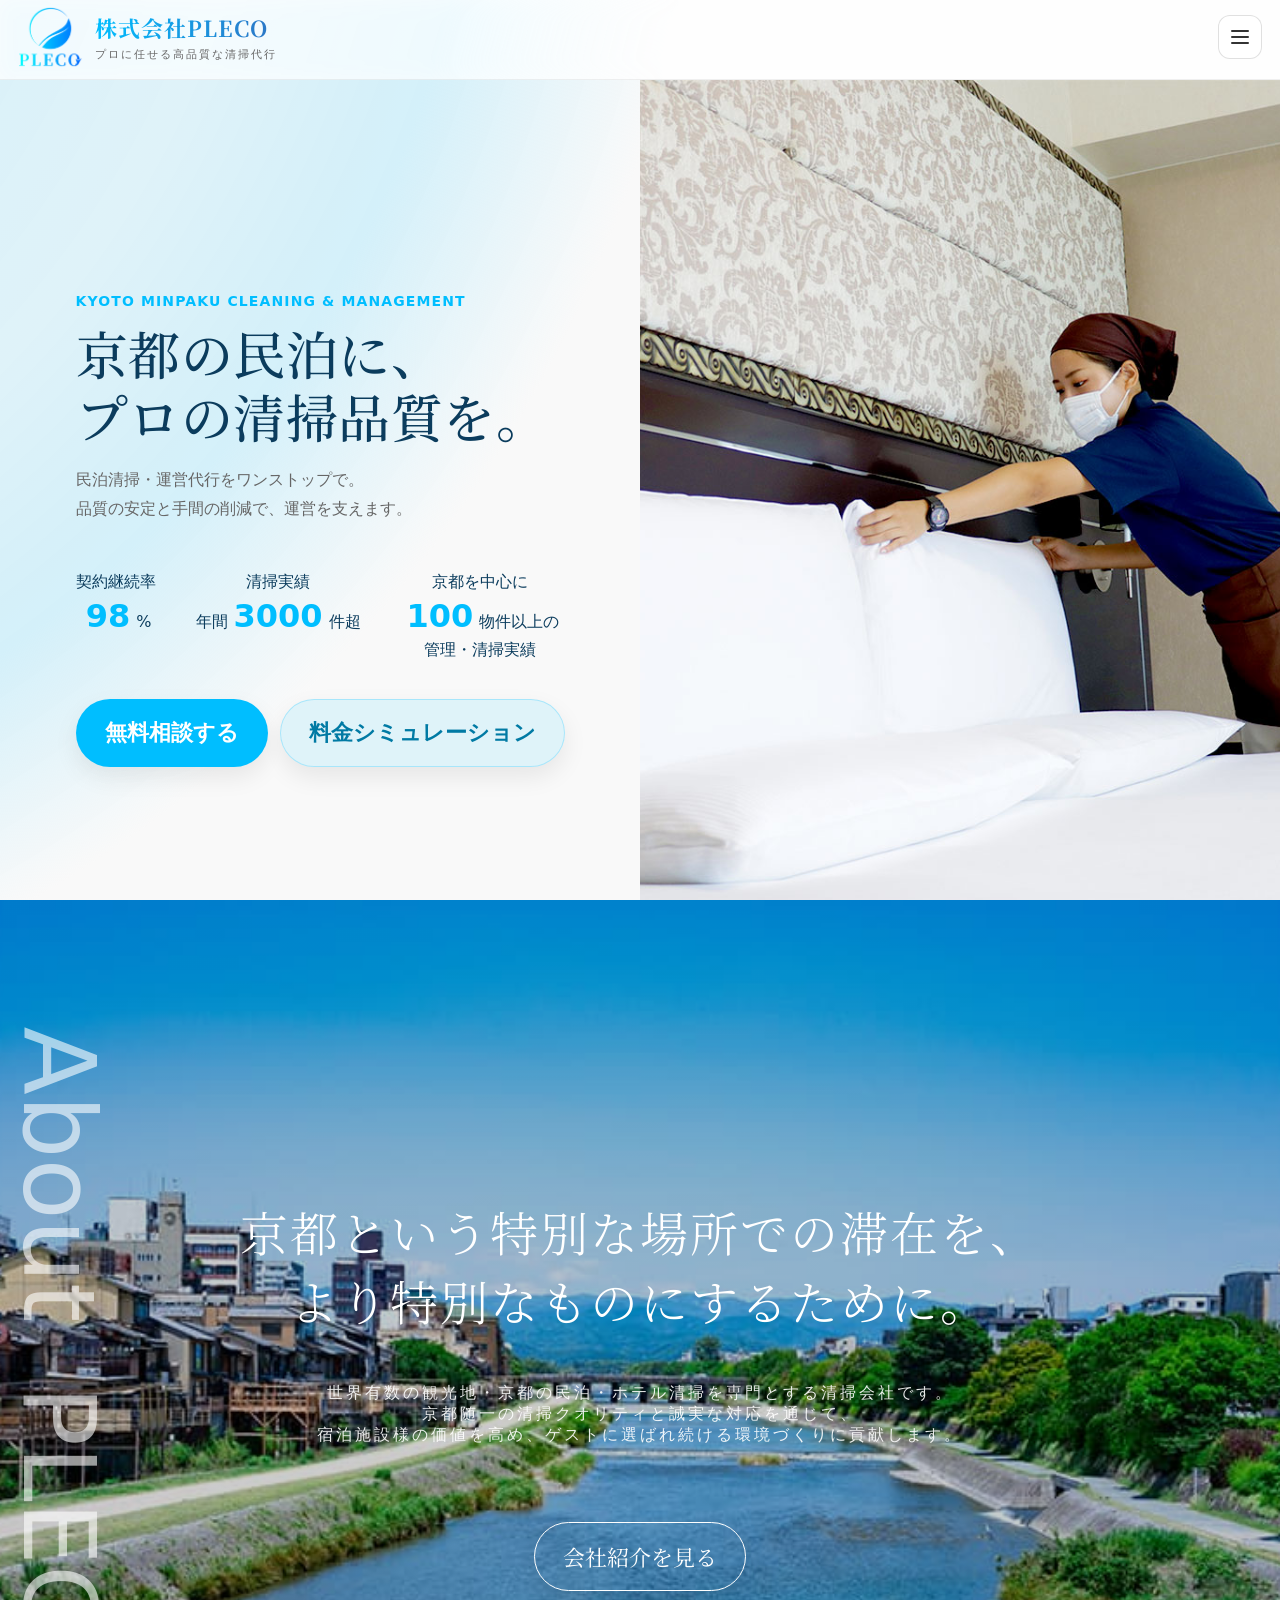
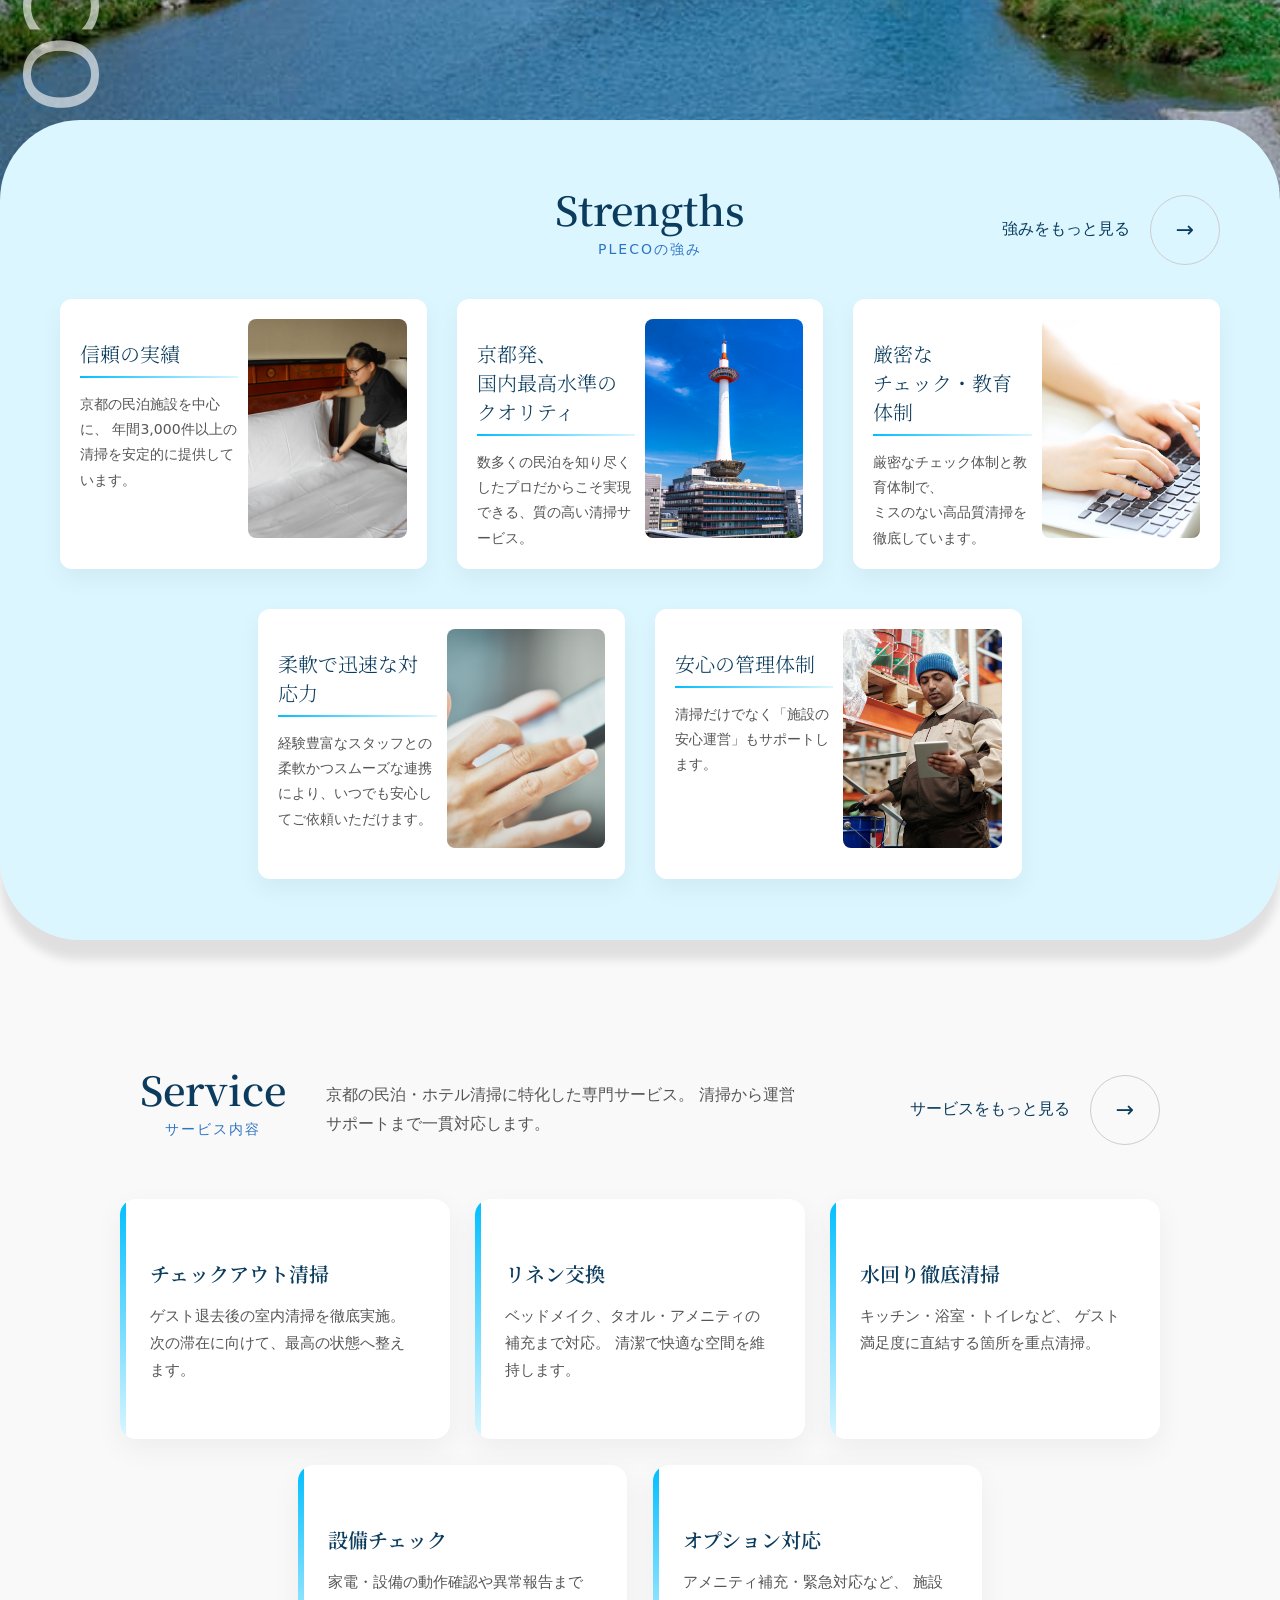
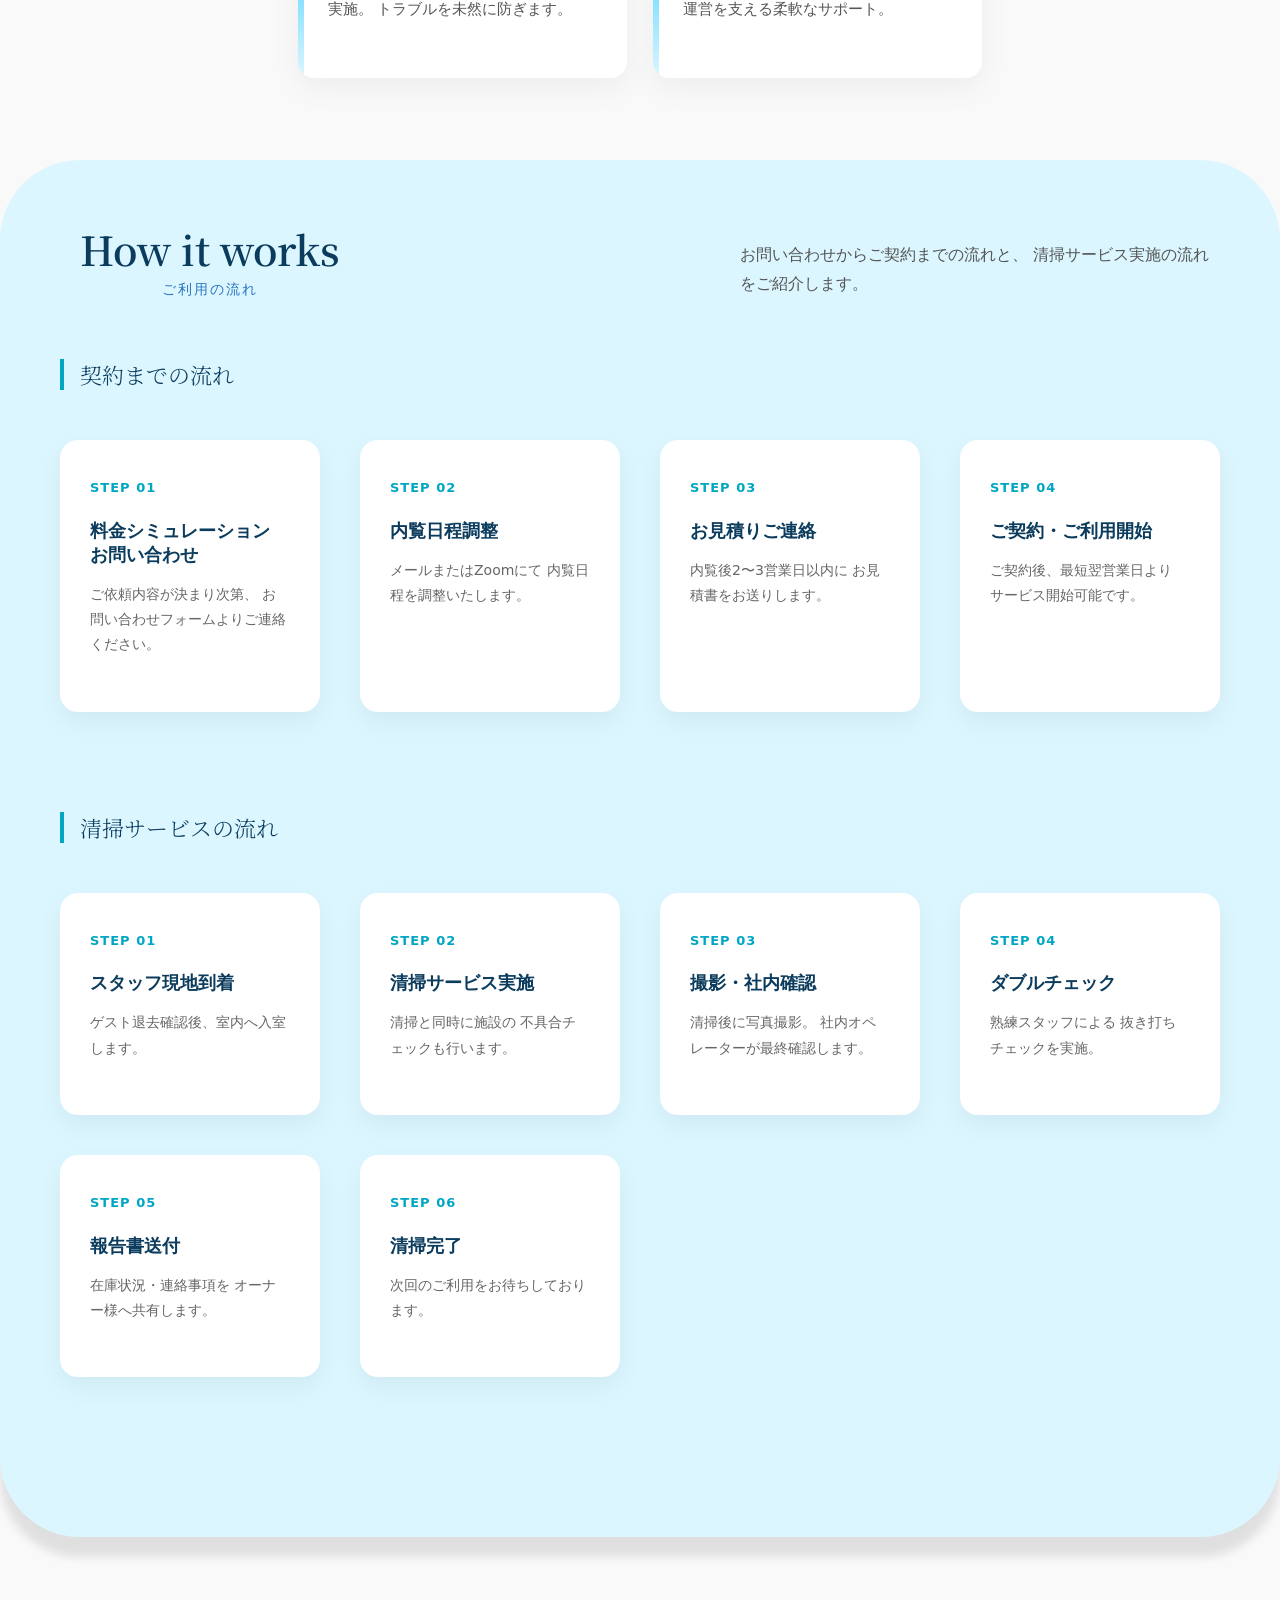
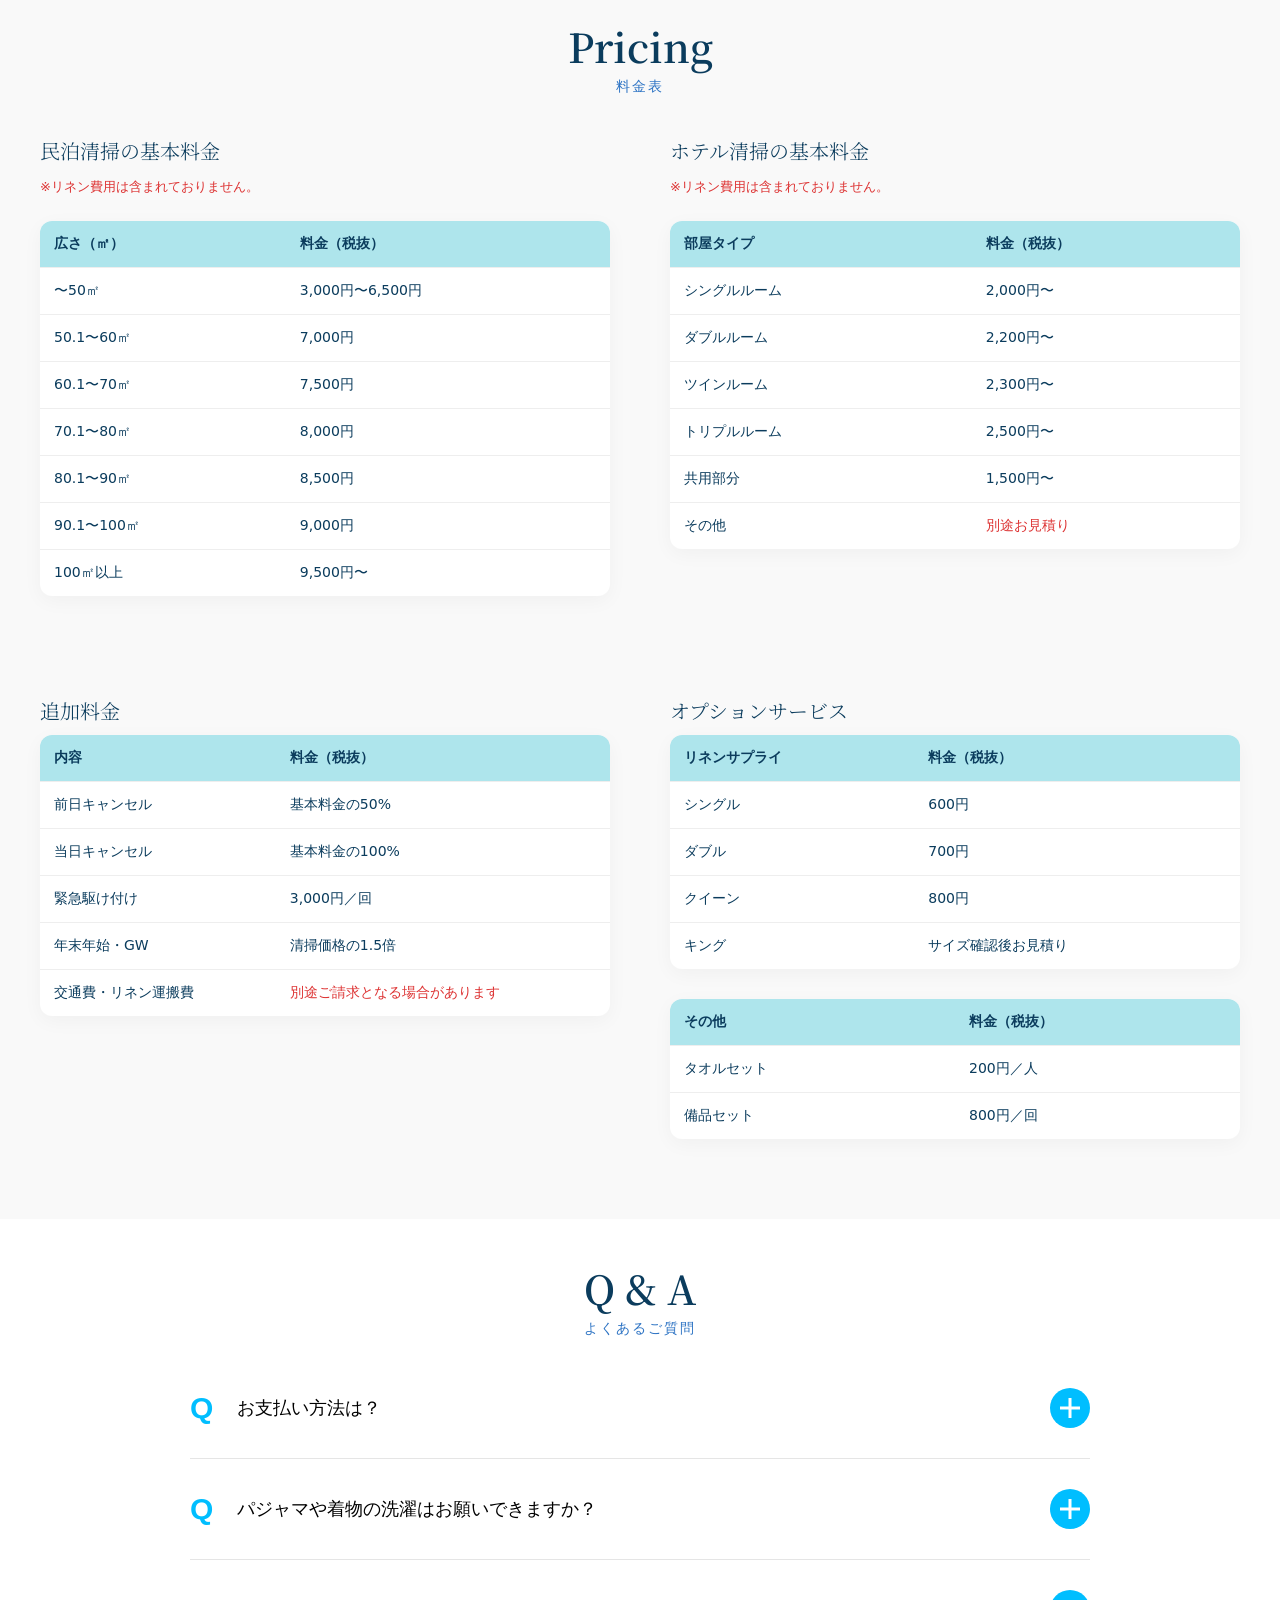
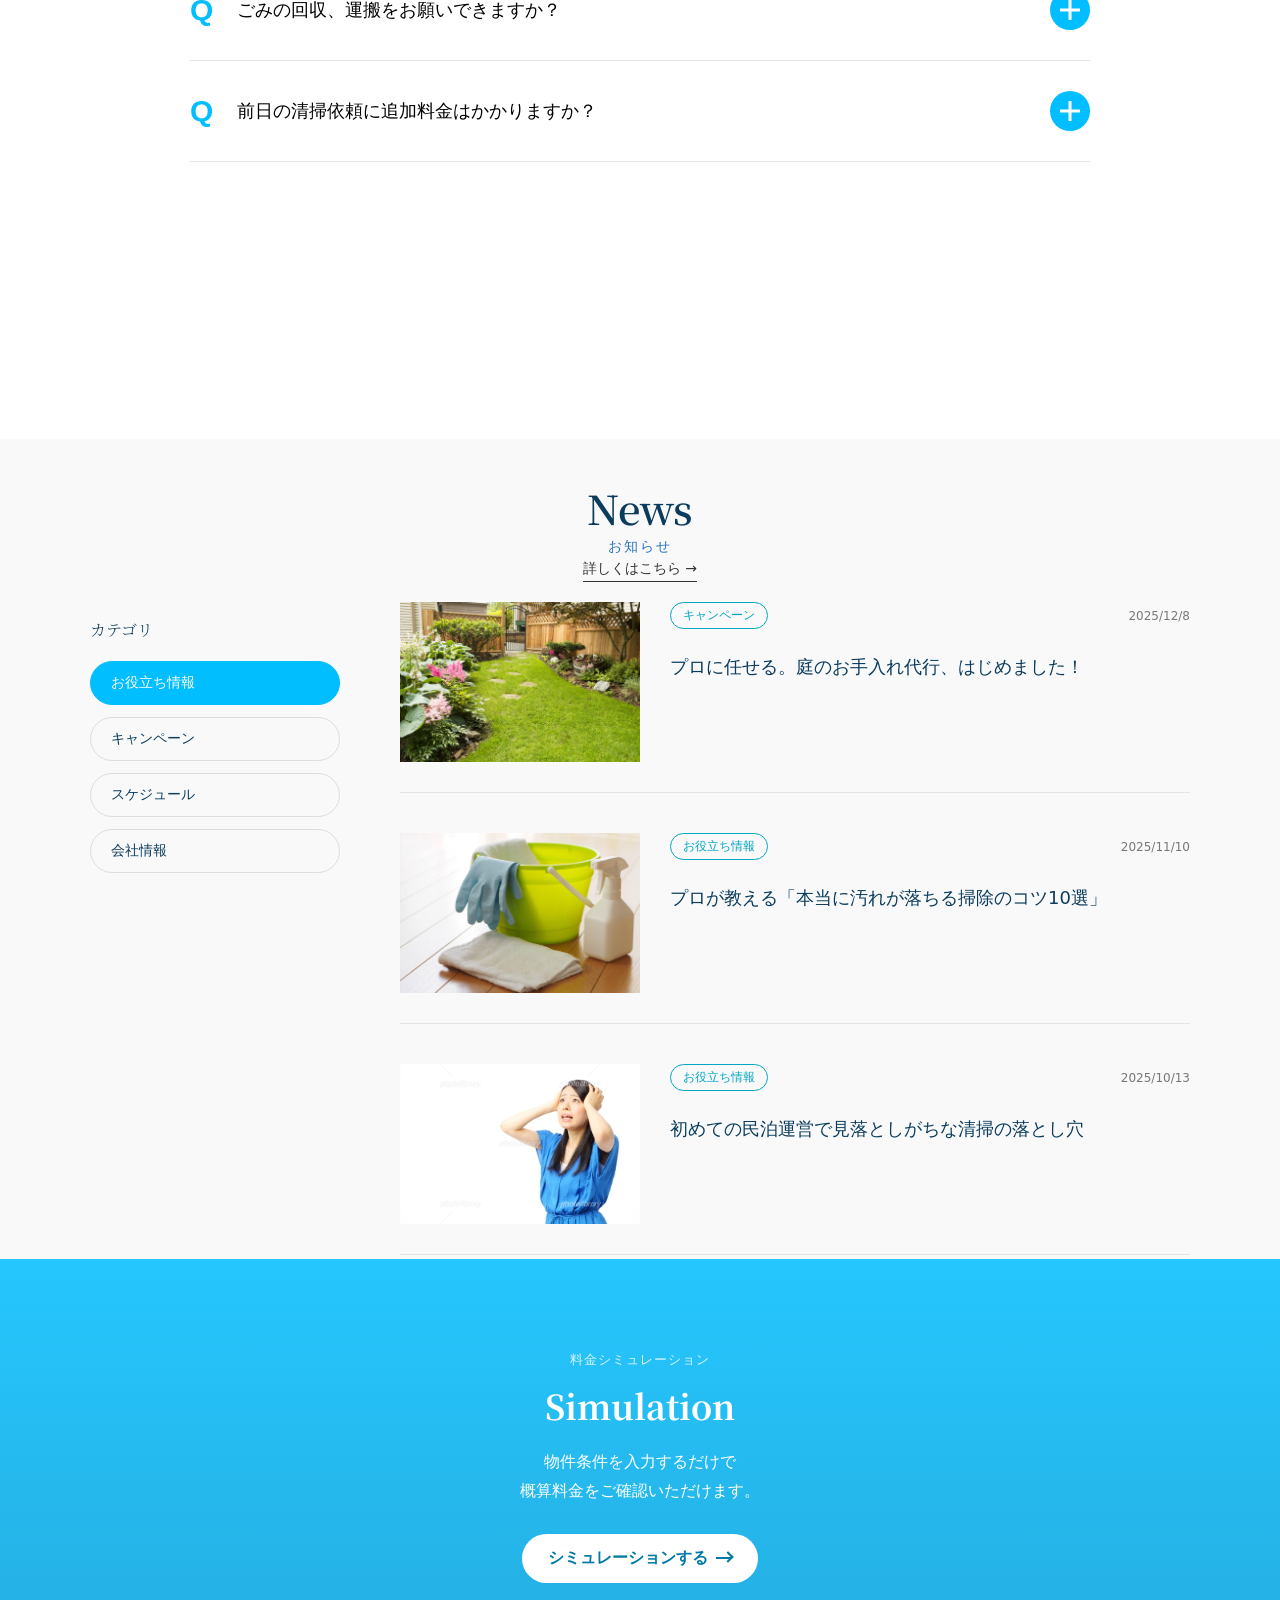
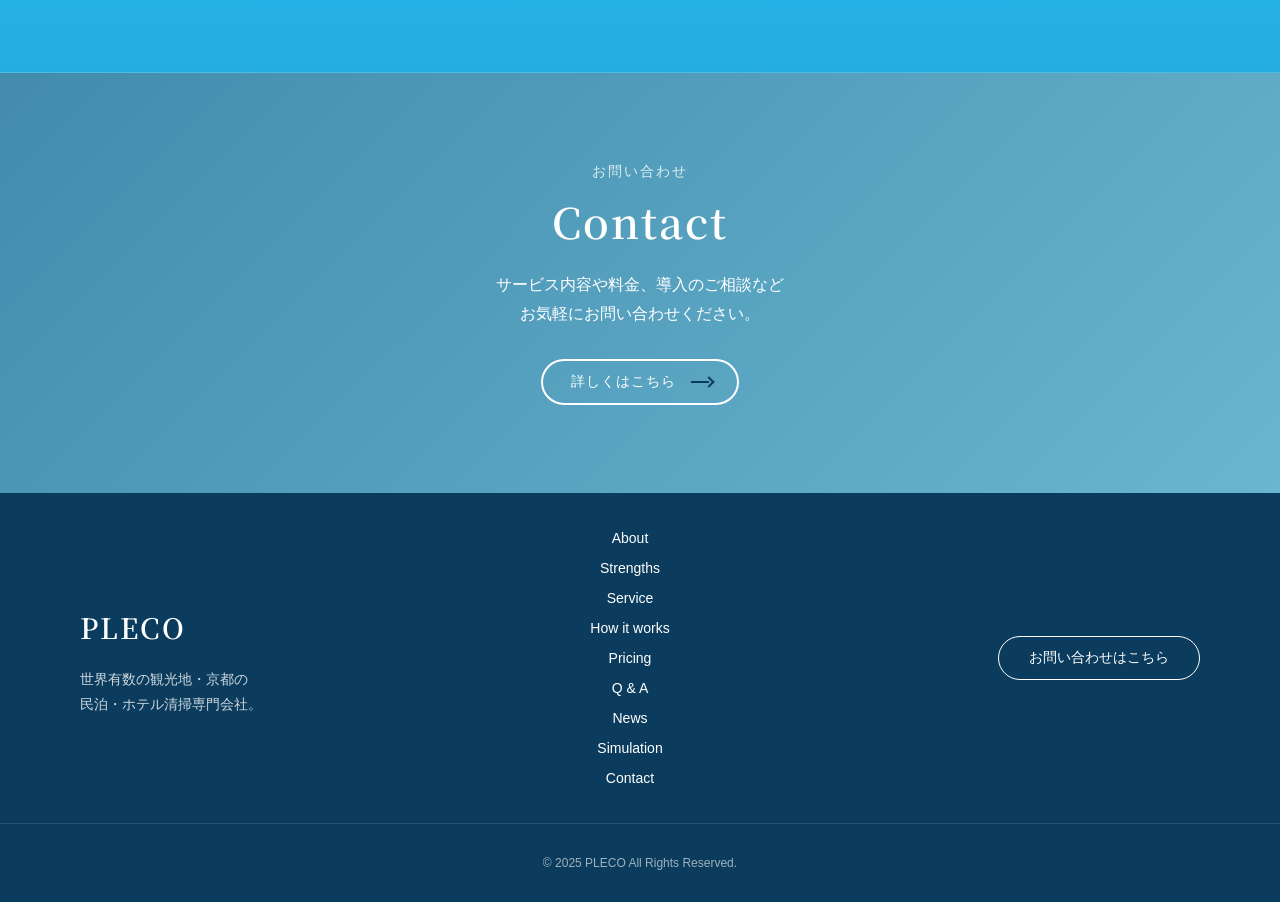
==== commit 1f5d83c5: "overlay~countup" ====
--- a/frontend/index.html
+++ b/frontend/index.html
@@ -4,15 +4,14 @@
   <meta charset="UTF-8">
   <meta name="viewport" content="width=device-width, initial-scale=1.0">
   <title>株式会社PLECO</title>
-  <link rel="icon" type="image/png" href="../images/ロゴ-グラデーション.png">
+  <link rel="icon" type="image/png" href="../images/logo/ロゴ-グラデーション.png">
   <link rel="stylesheet" href="css/variables.css">
   <link rel="stylesheet" href="css/base.css">
+  <link rel="stylesheet" href="css/overlay.css">
   <link rel="stylesheet" href="css/header.css">
   <link rel="stylesheet" href="css/hero.css">
   <link rel="stylesheet" href="css/about.css">
-  <link rel="stylesheet" href="css/strength.css">
   <link rel="stylesheet" href="css/service.css">
-  <link rel="stylesheet" href="css/works.css">
   <link rel="stylesheet" href="css/opening.css">
   <link rel="stylesheet" href="css/howitworks.css">
   <link rel="stylesheet" href="css/pricing.css">
@@ -21,25 +20,36 @@
   <link rel="stylesheet" href="css/simulation.css">
   <link rel="stylesheet" href="css/contact.css">
   <link rel="stylesheet" href="css/footer.css">
+  <link rel="stylesheet" href="css/strength.css">
   <link rel="stylesheet" href="css/responsive.css">
   <!-- font -->
   <link href="https://fonts.googleapis.com/css2?family=Noto+Serif+JP:wght@400;600;700&display=swap" rel="stylesheet">
 </head>
 
 <body>
+<!-- Overlay -->
+<section id="overlay">
+  <p class="overlay-text">
+    京都の民泊に、<br class="sp-only"><span class="sp-indent"></span>プロの清掃品質を。
+  </p>
+</section>
+
+<section id="main-content">
 <!-- header -->
 <header class="site-header">
   <div class="header-inner">
     <a class="brand" href="#">
-      <img src="../images/logo_companyname_flex_gradation.png" alt="株式会社PLECO" class="brand-logo">
+      <img src="../images/logo/PLECO-rogo.png" alt="株式会社PLECO" class="brand-logo">
+      <div class="brand-name-wrapper">
+        <div class="brand-name">株式会社PLECO</div>
+        <div class="brand-sub">プロに任せる高品質な清掃代行</div>
+      </div>
     </a>
 
     <nav class="nav">
       <a href="#about">会社紹介</a>
       <a href="#strength">PLECOの強み</a>
       <a href="#service">サービス内容</a>
-      <a href="#works">実績</a>
-      <a href="#opening-support">民泊開業サポート</a>
       <a href="#how-it-works">ご利用の流れ</a>
       <a href="#pricing">料金表</a>
       <a href="#faq">よくあるご質問</a>
@@ -48,7 +58,7 @@
 
     <div class="header-cta">
       <a class="btn btn-ghost" href="simulation.html">料金シミュレーション</a>
-      <a class="btn btn-main" href="#contact">お問い合わせ</a>
+      <a class="btn" href="#contact">お問い合わせ</a>
     </div>
 
     <button class="hamburger" id="hamburger" aria-label="メニュー">
@@ -61,38 +71,60 @@
     <a href="#about">会社紹介</a>
     <a href="#strength">PLECOの強み</a>
     <a href="#service">サービス内容</a>
-    <a href="#works">実績</a>
-    <a href="#opening-support">民泊開業サポート</a>
     <a href="#how-it-works">ご利用の流れ</a>
     <a href="#pricing">料金表</a>
     <a href="#faq">よくあるご質問</a>
     <a href="#news">お知らせ</a>
-    <a href="#contact">お問い合わせ</a>
   </div>
 </header>
 
 <!-- main -->
 <main>
   <!-- hero -->
-  <section class="hero">
+  <section class="hero grad-bgc">
     <div class="hero-inner">
 
       <div class="hero-left">
-        <p class="hero-eyebrow">Kyoto Minpaku Cleaning & Management</p>
-        <h1 class="hero-title">
-          京都の民泊に、<br>
-          プロの清掃品質を。
-        </h1>
-        <p class="hero-lead">
-          民泊清掃・運営代行をワンストップで。<br>
-          品質の安定と手間の削減で、運営を支えます。
-        </p>
-        <div class="hero-actions">
-          <a class="btn btn-main btn-lg" href="#contact">無料相談する</a>
-          <a class="btn btn-outline btn-lg" href="simulation.html">料金シミュレーション</a>
-        </div>
-      </div>
-
+        <div class="hero-left-content">
+          <p class="hero-eyebrow">Kyoto Minpaku Cleaning & Management</p>
+          <h1 class="hero-title">
+            京都の民泊に、<br>
+            プロの清掃品質を。
+          </h1>
+          <p class="hero-lead">
+            民泊清掃・運営代行をワンストップで。<br>
+            品質の安定と手間の削減で、<br class="sp-only">運営を支えます。
+          </p>
+
+          <div class="hero-stats">
+
+            <div class="hero-stat">
+              <p>
+                契約継続率<br>
+                <span class="value two" data-target="98">0</span>%
+              </p>
+            </div>
+            <div class="hero-stat">
+              <p>
+                清掃実績<br>
+                年間<span class="value four" data-target="3000">0</span>件超
+              </p>
+            </div>
+            <div class="hero-stat">
+              <p>
+                京都を中心に<br>
+                <span class="value three" data-target="100">0</span>物件以上の<br>
+                管理・清掃実績
+              </p>
+            </div>
+          </div>
+
+          <div class="hero-actions">
+            <a class="btn btn-lg" href="#contact">無料相談する</a>
+            <a class="btn btn-ghost btn-lg" href="simulation.html">料金シミュレーション</a>
+          </div>
+        </div>
+      </div>
       <div class="hero-right">
         <div class="main-visual-slides">
           <img src="../images/hero/cleaning.jpg" alt="cleaning" class="main-visual-slide is-active">
@@ -104,8 +136,6 @@
       </div>
 
     </div>
-    <!-- 背景のゆるい曲線 -->
-    <div class="hero-swoosh" aria-hidden="true"></div>
   </section>
 
   <!-- about -->
@@ -125,81 +155,95 @@
         宿泊施設様の価値を高め、ゲストに選ばれ続ける環境づくりに貢献します。
       </p>
     </div>
+
+    <a class="btn btn-lg" href="about.html">会社紹介を見る</a>
   </section>
 
   <!-- strength -->
   <section id="strength" class="strength">
     <div class="strength-inner">
 
-      <div class="section-title">
-        <h2>Strengths</h2>
-        <span class="section-ja">PLECOの強み</span>
-      </div>
-      <a href="#" class="strength-more">強みをもっと見える</a>
+      <section class="section-header">
+        <div class="section-title">
+          <h2>Strengths</h2>
+          <span class="section-ja">PLECOの強み</span>
+        </div>
+        <div class="strength-more pc-only">
+          <span class="more-text">強みをもっと見る</span>
+          <a href="strengths.html" class="circle-btn">
+            <span class="arrow arrow-default">→</span>
+            <span class="arrow arrow-hover">→</span>
+          </a>
+        </div>
+      </section>
 
       <div class="strength-cards">
 
-        <div class="strength-card">
-          <span class="number">01</span>
-          <div class="strength-card-text">
-            <h3>信頼の実績</h3>
-            <p>
-              京都の民泊施設を中心に、
-              年間3,000件以上の清掃を安定的に提供しています。
-            </p>
-          </div>
-        </div>
-
-        <div class="strength-card">
-          <span class="number">02</span>
-          <div class="strength-card-text">
-            <h3>京都随一のクオリティ</h3>
-            <p>
-              京都の民泊を知り尽くしたプロだからこそ
-              実現できる、質の高い清掃サービス。
-            </p>
-          </div>
-        </div>
-
-        <div class="strength-card">
-          <span class="number">03</span>
-          <div class="strength-card-text">
-            <h3>厳密なチェック体制と<br>教育体制</h3>
-            <p>
-              厳密なチェック体制と教育体制で、
-              ミスのない高品質清掃を徹底しています。
-            </p>
-          </div>
-        </div>
-
-        <div class="strength-card">
-          <span class="number">04</span>
-          <div class="strength-card-text">
-            <h3>柔軟で迅速な対応力</h3>
-            <p>
-              状況により、
-              いつでも安心してご依頼いただけます。
-            </p>
-          </div>
-        </div>
-
-        <div class="strength-card">
-          <span class="number">05</span>
-          <div class="strength-card-text">
-            <h3>施設運営サポート</h3>
-            <p>
-              清掃だけでなく、
-              「施設の安心運営」もサポートします。
-            </p>
-          </div>
-        </div>
-
+        <div class="strength-row top">
+          <div class="strength-card">
+            <div class="strength-card-text">
+              <h3>信頼の実績</h3>
+              <p>
+                京都の民泊施設を中心に、
+                年間3,000件以上の清掃を安定的に提供しています。
+              </p>
+            </div>
+            <div class="strength-img"><img src="../images/strengths/strength1.jpg" alt="強み1"></div>
+          </div>
+          <div class="strength-card">
+            <div class="strength-card-text">
+              <h3>京都発、<br>国内最高水準のクオリティ</h3>
+              <p>
+                数多くの民泊を知り尽くしたプロだからこそ実現できる、質の高い清掃サービス。
+              </p>
+            </div>
+            <div class="strength-img"><img src="../images/strengths/strength2.jpg" alt="強み2"></div>
+          </div>
+          <div class="strength-card">
+            <div class="strength-card-text">
+              <h3>厳密な<br>チェック・教育体制</h3>
+              <p>
+                厳密なチェック体制と教育体制で、<br>
+                ミスのない高品質清掃を徹底しています。
+              </p>
+            </div>
+            <div class="strength-img"><img src="../images/strengths/strength3.jpg" alt="強み3"></div>
+          </div>
+        </div>
+        <div class="strength-row bottom">
+          <div class="strength-card">
+            <div class="strength-card-text">
+              <h3>柔軟で迅速な対応力</h3>
+              <p>
+                経験豊富なスタッフとの柔軟かつスムーズな連携により、いつでも安心してご依頼いただけます。
+              </p>
+            </div>
+            <div class="strength-img"><img src="../images/strengths/strength4.jpg" alt="強み4"></div>
+          </div>
+          <div class="strength-card">
+            <div class="strength-card-text">
+              <h3>安心の管理体制</h3>
+              <p>
+                清掃だけでなく「施設の安心運営」もサポートします。
+              </p>
+            </div>
+            <div class="strength-img"><img src="../images/strengths/strength5.jpg" alt="強み5"></div>
+          </div>
+        </div>
+
+        <div class="strength-more sp-only">
+          <span class="more-text">強みをもっと見る</span>
+          <a href="strengths.html" class="circle-btn">
+            <span class="arrow arrow-default">→</span>
+            <span class="arrow arrow-hover">→</span>
+          </a>
+        </div>
       </div>
     </div>
   </section>
 
   <!-- Service -->
-  <section id="service" class="service">
+  <section id="service" class="service section">
     <div class="service-inner">
 
     <div class="section-header">
@@ -211,8 +255,14 @@
         京都の民泊・ホテル清掃に特化した専門サービス。
         清掃から運営サポートまで一貫対応します。
       </p>
-    </div>
-
+      <div class="service-more pc-only">
+        <span class="more-text">サービスをもっと見る</span>
+        <a href="service.html" class="circle-btn">
+          <span class="arrow arrow-default">→</span>
+          <span class="arrow arrow-hover">→</span>
+        </a>
+      </div>
+    </div>   
       <div class="service-cards">
 
         <div class="service-card">
@@ -256,143 +306,6 @@
         </div>
 
       </div>
-
-    </div>
-  </section>
-
-  <!-- Works -->
-  <section id="works" class="works">
-    <div class="works-inner">
-
-      <div class="section-header">
-        <div class="section-title">
-          <h2>Works</h2>
-          <span>実績</span>
-        </div>
-        <p>
-          京都エリアを中心に、多くの民泊・ホテル施設の
-          清掃・運営サポートを行っています。
-        </p>
-      </div>
-
-      <!-- 数字エリア -->
-      <div class="works-stats">
-        <div class="stat">
-          <h3>年間3,000件以上</h3>
-          <p>清掃対応実績</p>
-        </div>
-        <div class="stat">
-          <h3>京都市内中心</h3>
-          <p>対応エリア</p>
-        </div>
-        <div class="stat">
-          <h3>多数の継続契約</h3>
-          <p>オーナー様満足度</p>
-        </div>
-      </div>
-
-      <!-- 実例カード -->
-      <div class="works-grid">
-
-        <div class="work-card">
-          <div class="work-img"><img src="../images/higashiyama.jpg" alt="町家民泊"></div>
-          <div class="work-content">
-            <h3>町家民泊（東山区）</h3>
-            <p>
-              築年数のある物件を丁寧に管理。
-              レビュー評価向上に貢献。
-            </p>
-          </div>
-        </div>
-
-        <div class="work-card">
-          <div class="work-img"><img src="../images/designershotel.jpg" alt="デザイナーズホテル"></div>
-          <div class="work-content">
-            <h3>デザイナーズホテル（中京区）</h3>
-            <p>
-              高級感ある空間に合わせた
-              品質基準で対応。
-            </p>
-          </div>
-        </div>
-
-        <div class="work-card">
-          <div class="work-img"><img src="../images/ekichikajpg.jpg" alt="駅近アパート型民泊"></div>
-          <div class="work-content">
-            <h3>駅近アパート型民泊（下京区）</h3>
-            <p>
-              回転率の高い施設でも
-              安定した清掃品質を維持。
-            </p>
-          </div>
-        </div>
-
-      </div>
-
-    </div>
-  </section>
-
-  <!-- Opening Support -->
-  <section id="opening-support" class="opening-support">
-    <div class="opening-inner">
-
-      <div class="section-header">
-        <div class="section-title">
-          <h2>Opening Support</h2>
-          <span>民泊開業サポート</span>
-        </div>
-        <p>
-          物件選びから運営開始後のサポートまで。
-          京都で民泊を始めたい方をトータルで支援します。
-        </p>
-      </div>
-
-      <div class="opening-grid">
-
-        <div class="opening-card">
-          <div class="opening-icon">01</div>
-          <h3>物件・エリア相談</h3>
-          <p>
-            京都エリアの特性を踏まえ、
-            収益性を意識した物件選びをサポート。
-          </p>
-        </div>
-
-        <div class="opening-card">
-          <div class="opening-icon">02</div>
-          <h3>申請・手続きサポート</h3>
-          <p>
-            必要な申請や手続きをわかりやすく案内。
-            スムーズな開業を支援します。
-          </p>
-        </div>
-
-        <div class="opening-card">
-          <div class="opening-icon">03</div>
-          <h3>インテリア・備品提案</h3>
-          <p>
-            ゲストに選ばれる空間づくりを
-            清掃目線からアドバイス。
-          </p>
-        </div>
-
-        <div class="opening-card">
-          <div class="opening-icon">04</div>
-          <h3>運営開始後サポート</h3>
-          <p>
-            清掃・設備チェック・緊急対応まで。
-            安心して運営できる体制を整えます。
-          </p>
-        </div>
-
-      </div>
-
-      <div class="opening-cta">
-        <a href="#" class="cta-button">
-          開業相談をする
-        </a>
-      </div>
-
     </div>
   </section>
 
@@ -516,7 +429,6 @@
 
     </div>
   </section>
-
 
   <!-- Pricing -->
   <section id="pricing" class="pricing">
@@ -647,7 +559,7 @@
   </section>
 
   <!-- FAQ -->
-  <section id="faq" class="faq">
+  <section id="faq" class="faq section">
     <div class="faq-inner">
 
       <div class="section-title">
@@ -657,8 +569,9 @@
 
       <div class="faq-item">
         <button class="faq-question">
-          <span>お支払い方法は？</span>
-          <span class="icon">＋</span>
+          <span class="faq-label">Q</span>
+          <span class="faq-text">お支払い方法は？</span>
+          <span class="icon"></span>
         </button>
         <div class="faq-answer">
           お支払いは銀行振込にてお願いしております。
@@ -667,8 +580,9 @@
 
       <div class="faq-item">
         <button class="faq-question">
-          <span>パジャマや着物の洗濯はお願いできますか？</span>
-          <span class="icon">＋</span>
+          <span class="faq-label">Q</span>
+          <span class="faq-text">パジャマや着物の洗濯はお願いできますか？</span>
+          <span class="icon"></span>
         </button>
         <div class="faq-answer">
           リネン・タオル以外のクリーニングは承っておりません。
@@ -677,8 +591,20 @@
 
       <div class="faq-item">
         <button class="faq-question">
-          <span>前日の清掃依頼に追加料金はかかりますか？</span>
-          <span class="icon">＋</span>
+          <span class="faq-label">Q</span>
+          <span class="faq-text">ごみの回収、運搬をお願いできますか？</span>
+          <span class="icon"></span>
+        </button>
+        <div class="faq-answer">
+          弊社では回収、運搬は承っておりません。施設のごみ箱へのごみ捨ては行っております。
+        </div>
+      </div>
+
+      <div class="faq-item">
+        <button class="faq-question">
+          <span class="faq-label">Q</span>
+          <span class="faq-text">前日の清掃依頼に追加料金はかかりますか？</span>
+          <span class="icon"></span>
         </button>
         <div class="faq-answer">
           前日・当日のご依頼に追加料金はかかりません。
@@ -690,7 +616,7 @@
   </section>
 
   <!-- news  -->
-  <section id="news" class="news">
+  <section id="news" class="news section">
     <div class="news-inner">
 
       <div class="section-title">
@@ -767,7 +693,7 @@
           概算料金をご確認いただけます。
         </p>
 
-        <a href="/simulation.html" class="simulation-button">
+        <a href="simulation.html" class="simulation-button">
           シミュレーションする
           <span class="arrow"></span>
         </a>
@@ -812,13 +738,15 @@
 
     <div class="footer-links">
       <ul>
-        <li><a href="#">About</a></li>
-        <li><a href="#">Strengths</a></li>
-        <li><a href="#">Service</a></li>
-        <li><a href="#">Pricing</a></li>
-        <li><a href="#">How it works</a></li>
-        <li><a href="#">News</a></li>
-        <li><a href="#">Contact</a></li>
+        <li><a href="#about">About</a></li>
+        <li><a href="#strength">Strengths</a></li>
+        <li><a href="#service">Service</a></li>
+        <li><a href="#how-it-works">How it works</a></li>
+        <li><a href="#pricing">Pricing</a></li>
+        <li><a href="#faq">Q & A</a></li>
+        <li><a href="#news">News</a></li>
+        <li><a href="#simulation-cta">Simulation</a></li>
+        <li><a href="#contact">Contact</a></li>
       </ul>
     </div>
 
@@ -832,6 +760,7 @@
     <p>© 2025 PLECO All Rights Reserved.</p>
   </div>
 </footer>
-
-<script src="script.js"></script>
+</section>
+
+<script src="./js/script.js"></script>
 </body>
--- a/frontend/css/variables.css
+++ b/frontend/css/variables.css
@@ -1,6 +1,10 @@
 :root {
   --color-main: #00beff;
+  --color-main-rgb: rgba(0,190,255);
+  --color-main-hover: #0099cc; 
+  --color-blue: #2e74c4;
   --color-main-light: #dbf6ff;
+  --color-main-light2: #c1efff;
   --color-sub: #c6c8c9;
   --color-deep: #0b3c5d;
   --color-white-base: #f9f9f9;
--- a/frontend/css/base.css
+++ b/frontend/css/base.css
@@ -1,35 +1,72 @@
-*,
-*::before,
-*::after { box-sizing: border-box; }
-
+*, *::before, *::after { box-sizing: border-box; }
 html { scroll-behavior: smooth; }
-
 html, body {
   margin: 0;
   padding: 0;
   overflow-x: hidden;
 }
-
 body {
   background-color: var(--color-white-base);
   color: var(--color-deep);
   font-family: "Noto Sans JP", system-ui, -apple-system, "Segoe UI", sans-serif;
 }
-
+.grad-bgc {
+  background:
+    radial-gradient(
+      circle at -50% 20%,
+      #00beff2e 0%,
+      #00beff1a 20%,
+      rgba(0,190,255,0.15) 40%,
+      var(--color-white-base) 80%
+    );
+}
 .container {
   max-width: 1100px;
   margin: 0 auto;
   /* scroll-margin-top: 110px; */
   padding: 100px 20px;
 }
-
-
-h1, h2 {
+h1, h2, h3 {
   font-family: "Noto Serif JP", serif;
   font-weight: 300;
 }
+/* デフォルト（PC）では改行しない */
+.sp-only, .sp-indent {
+  display: none;
+}
 
+/* button */
+.btn {
+  display: inline-flex;
+  align-items: center;
+  justify-content: center;
+  gap: 8px;
+  text-decoration: none;
+  border-radius: 999px;
+  padding: 10px 16px;
+  font-weight: 700;
+  font-size: 14px;
+  transition: 0.25s;
+  border: 1px solid transparent;
+  cursor: pointer;
+  box-shadow: var(--shadow-soft);
+  background: var(--color-main);
+  color: white;
+}
+.btn:hover { transform: translateY(-3px); opacity: 0.7; }
+.btn-lg { padding: 18px 28px; font-size: 22px; }
+.btn-ghost {
+  background: rgba(0,190,255,0.1);
+  color: #007aa4;
+  border-color: rgba(0,190,255,0.25);
+}
+.btn-ghost:hover { background: rgba(0,190,255,0.3); }
 
+.section {
+  height: calc(100vh - 80px);
+  padding: 40px 0;
+  scroll-margin-top: 120px;
+}
 .section-header {
   display: flex;
   justify-content: space-between;
@@ -53,7 +90,7 @@
 .section-title span {
   font-size: 14px;
   letter-spacing: 2px;
-  color: #2e74c4;
+  color: var(--color-blue);
 }
 .section-header p {
   max-width: 600px;
@@ -61,4 +98,42 @@
   line-height: 1.8;
   color: #555;
   max-width: 480px;
+}
+
+.page-title {
+  text-align: center;
+  margin-bottom: 40px;
+}
+
+
+.page-header {
+  margin-top: 80px;
+  position: relative;
+  background: linear-gradient(
+    rgba(0, 190, 255, 0.7),
+    rgba(0, 160, 220, 0.7)
+  ),
+  url("../../images/Kyoto-header.jpg");
+  background-size: cover;
+  background-position: center;
+  color: white;
+}
+.page-header-overlay {
+  padding: 90px 20px;
+  text-align: center;
+  align-items: center;
+}
+.page-header-inner {
+  max-width: 720px;
+  margin: 0 auto;
+}
+.page-header .section-ja {
+  font-size: 13px;
+  letter-spacing: 1px;
+  opacity: 0.8;
+}
+.page-header h1 {
+  font-size: 34px;
+  margin: 12px 0 18px;
+  font-weight: 700;
 }
--- a/frontend/css/overlay.css
+++ b/frontend/css/overlay.css
@@ -0,0 +1,88 @@
+/* ロゴ全体 */
+#overlay {
+  position: fixed;
+  inset: 0;
+  background-color: var(--color-white);
+  display: flex;
+  align-items: center;
+  justify-content: center;
+  z-index: 9999;
+  animation: overlayFadeOut 3s forwards;
+  /* transition: opacity 0.6s ease; */
+}
+
+.overlay-text {
+  margin: 0;
+  font-size: 52px;
+  font-family: "Noto Serif JP", serif;
+  font-weight: 300;
+  line-height: 1.22;
+  letter-spacing: 0.01em;
+
+  position: absolute;
+  text-align: center;
+  opacity: 0;
+  animation: textFloat 6s ease forwards;
+}
+
+@keyframes textFloat {
+  0% {
+    opacity: 0;
+  }
+  40% {
+    opacity: 1;
+  }
+  80% {
+    opacity: 1;
+  }
+  100% {
+    opacity: 0;
+  }
+}
+
+
+/* 全体が消える */
+@keyframes overlayFadeOut {
+  0% {
+    opacity: 1;
+  }
+  60% {
+    opacity: 1;
+  }
+  100% {
+    opacity: 0;
+    visibility: hidden;
+  }
+}
+
+/* 本文は最初非表示 */
+#main-content {
+  opacity: 0;
+  animation: mainFadeIn 1.5s ease-in-out forwards;
+  animation-delay: 3s;
+}
+
+@keyframes mainFadeIn {
+  0% {
+    opacity: 0;
+  }
+  100% {
+    opacity: 1;
+  }
+}
+
+@media (max-width: 768px) {
+  .sp-only {
+    display: inline;
+  }
+
+  .overlay-text {
+    font-size: 32px;
+    text-align: left;
+  }
+
+  .sp-indent {
+    display: inline-block;
+    padding-left: 0.5em; /* ← 好きな分だけ調整 */
+  }
+}
--- a/frontend/css/header.css
+++ b/frontend/css/header.css
@@ -16,27 +16,55 @@
   padding: 0 18px;
   display: flex;
   align-items: center;
-  gap: 18px;
 }
+
 
 .brand {
   display: flex;
   align-items: center;
-  gap: 10px;
+  gap: 12px;
   text-decoration: none;
   color: var(--color-text);
-  min-width: 190px;
+  flex-shrink: 0; /* ← 追加 */
 }
+.brand-logo { width: auto; height: 65px; object-fit: contain; }
+.brand-name-wrapper {
+  display: flex;
+  flex-direction: column;
+}
+.brand-name {
+  font-size: 22px;
+  font-weight: 700;
+  letter-spacing: 1px;
+  font-family: "Noto Serif JP", serif;
 
-.brand-logo { width: auto; height: 65px; object-fit: contain; }
-.brand-name { font-weight: 700; }
+  background: linear-gradient(
+    90deg,
+    #00beff,
+    #2e74c4
+  );
+  -webkit-background-clip: text;
+  -webkit-text-fill-color: transparent;
+  background-clip: text;
+  color: transparent;
+}
+.brand-sub {
+  font-size: 11px;
+  letter-spacing: 2px;
+  text-transform: uppercase;
+  color: #666;
+  margin-top: 4px;
+}
+.brand:hover {
+  filter: brightness(1.1)
+}
 
 .nav {
   display: flex;
   gap: 14px;
-  margin: 0 auto;
+  justify-content: center;
+  flex: 1;              /* ← これが超重要 */
 }
-
 .nav a {
   text-decoration: none;
   color: var(--color-muted);
@@ -44,50 +72,14 @@
   padding: 8px 8px;
   white-space: nowrap;
 }
-
 .nav a:hover { color: var(--color-text); }
 
 .header-cta {
   display: flex;
   gap: 10px;
+  flex-shrink: 0;  /* ← 追加 */
 }
 
-.btn {
-  display: inline-flex;
-  align-items: center;
-  justify-content: center;
-  gap: 8px;
-  text-decoration: none;
-  border-radius: 999px;
-  padding: 10px 16px;
-  font-weight: 700;
-  font-size: 14px;
-  transition: 0.25s;
-  border: 1px solid transparent;
-}
-
-.btn-lg { padding: 14px 22px; font-size: 15px; }
-
-.btn-main {
-  background: var(--color-main);
-  color: white;
-  box-shadow: var(--shadow-soft);
-}
-.btn-main:hover { transform: translateY(-1px); opacity: 0.92; }
-
-.btn-ghost {
-  background: rgba(0,190,255,0.10);
-  color: #007aa4;
-  border-color: rgba(0,190,255,0.25);
-}
-.btn-ghost:hover { background: rgba(0,190,255,0.16); }
-
-.btn-outline {
-  background: transparent;
-  color: var(--color-text);
-  border-color: rgba(0,0,0,0.16);
-}
-.btn-outline:hover { background: rgba(0,0,0,0.04); }
 
 /* sp */
 .hamburger {
@@ -98,6 +90,7 @@
   background: white;
   border-radius: 12px;
   cursor: pointer;
+  flex-shrink: 0;
 }
 .hamburger span {
   display: block;
@@ -125,3 +118,20 @@
 .sp-menu a:hover { background: rgba(0,0,0,0.04); }
 .sp-cta { margin-top: 8px; border: 1px solid rgba(0,0,0,0.12); }
 .sp-cta.main { background: var(--color-main); color: white; border-color: transparent; }
+
+
+
+@media (max-width: 1360px) {
+  .nav, .header-cta {
+    display: none;
+  }
+  .hamburger {
+    display: block;
+    margin-left: auto; 
+  }
+  .sp-menu.is-open { 
+    display: block; 
+    width: 30%;
+    margin-left: auto;
+  }
+}
--- a/frontend/css/hero.css
+++ b/frontend/css/hero.css
@@ -3,22 +3,50 @@
   position: relative;
   height: 100vh;
   background: linear-gradient(180deg, var(--color-white-base), #fff);
-  padding: 80px 0 40px 80px;
+  padding: 80px 0 40px;
   overflow: hidden;
 }
 
+.grad-bgc {
+  background:
+    radial-gradient(
+      circle at -50% -30%,
+      #00beff2e 0%,
+      #00beff1a 40%,
+      rgba(0,190,255,0.15) 50%,
+      var(--color-white-base) 60%
+    );
+}
+
 .hero-inner {
+  margin: 0 auto;
   display: grid;
+  grid-template-columns: minmax(520px, 1fr) 1fr;
   grid-template-columns: 1fr 1fr;
-  align-items: center
+  align-items: center;
 }
 
 .hero-left {
   display: flex;
   flex-direction: column;
-  justify-content: center;
-  align-items: flex-start;
-  padding-left: 20px;
+  align-items: center;
+  opacity: 0;
+  transform: translateY(40px);
+  animation: heroFadeUp 0.8s ease forwards;
+  animation-delay: 3s; /* ← ここがポイント */
+}
+@keyframes heroFadeUp {
+  0% {
+    opacity: 0;
+    transform: translateY(40px);
+  }
+  100% {
+    opacity: 1;
+    transform: translateY(0);
+  }
+}
+.hero-left-content {
+  text-align: left;
 }
 
 .hero-eyebrow {
@@ -45,6 +73,46 @@
   line-height: 1.8;
 }
 
+/* 実績 */
+.hero-stats {
+  display: flex;
+  gap: 40px;
+  margin-top: 32px;
+}
+.hero-stat {
+  text-align: center;
+}
+.hero-stat p {
+  line-height: 1.4;
+}
+.hero-stat .value {
+  font-size: 32px;
+  font-weight: 600;
+  color: var(--color-main);
+  margin: 0 6px;
+  font-variant-numeric: tabular-nums;
+  display: inline-block;
+  text-align: right;
+}
+.two {
+    min-width: 2ch;
+}
+.three {
+    min-width: 3ch;
+}
+.four {
+    min-width: 4ch;
+}
+
+
+.hero-stat .unit {
+  font-size: 14px;
+  margin-left: 2px;
+  color: var(--color-main);
+}
+
+
+/* ボタン */
 .hero-actions {
   margin-top: 22px;
   display: flex;
@@ -94,13 +162,82 @@
   transform: scale(1.0);
 }
 
-/* 背景のゆるい曲線 */
-.hero-swoosh {
-  position: absolute;
-  inset: -120px auto auto -120px;
-  width: 700px;
-  height: 700px;
-  border-radius: 50%;
-  background: radial-gradient(circle at 30% 30%, rgba(0,190,255,0.26), rgba(0,190,255,0.0) 60%);
-  pointer-events: none;
+
+
+
+
+
+@media (max-width: 1160px) {
+  .hero-title {font-size: 42px;}
+  .hero-actions .btn-lg { padding: 18px 26px; font-size: 20px; }
+  .hero-left {padding-left: 48px;}
+}
+@media (max-width: 920px) {
+  .hero-title {font-size: 38px;}
+  .hero-left {padding-left: 36px;}
+  .hero-actions .btn-lg { padding: 16px 24px; font-size: 18px; }
+  .hero-eyebrow {font-size: 12px;}
+}
+
+@media (max-width: 768px) {
+  .hero {
+    padding: 80px 0 0;
+    height: 100vh;
+  }
+
+  .hero-inner {
+    display: block;
+    position: relative;
+    height: 100%;
+  }
+
+  /* 画像を全面に */
+  .hero-right {
+    position: absolute;
+    inset: 0;
+    width: 100%;
+    height: 100%;
+    z-index: 1;
+  }
+
+  /* 画像を暗くして文字を見やすく */
+  .hero-right::after {
+    content: "";
+    position: absolute;
+    inset: 0;
+    background: rgba(0, 0, 0, 0.35);
+    z-index: 2;
+  }
+
+  /* テキストを上に */
+  .hero-left {
+    position: relative;
+    z-index: 3;
+    padding: 120px 24px 40px;
+    align-items: center;
+    text-align: center;
+    color: white;
+  }
+
+  .hero-title {
+    font-size: 36px;
+    text-shadow: 0 4px 20px rgba(0,0,0,0.3);
+  }
+  .hero-eyebrow {
+    color: var(--color-main-light2);
+  }
+
+  .hero-lead {
+    color: rgba(255,255,255,0.9);
+  }
+
+  .hero-actions {
+    flex-direction: column;
+    gap: 16px;
+  }
+
+  .hero-actions .btn-ghost {
+    background-color: var(--color-main-light);
+    border: none;
+  }
 }
--- a/frontend/css/about.css
+++ b/frontend/css/about.css
@@ -1,7 +1,9 @@
 .about {
-  height: 100vh;
+  height: calc(100vh - 80px + 120px);
+  padding: 40px 0;
+  scroll-margin-top: 80px;
   background: 
-    linear-gradient(rgba(46, 116, 196, 0.2), rgba(46,116,196,0.2)),
+    linear-gradient(rgba(0, 0, 0, 0.2), rgba(0, 0, 0, 0.2)),
     url("/images/about.jpg") center/cover no-repeat;
   display: flex;
   align-items: center;
@@ -49,4 +51,30 @@
   letter-spacing: 3px;
   margin-top: 20px;
   opacity: 0.9;
+}
+
+.about .btn {
+  background-color: transparent;
+  border: 1px solid;
+  font-family: "Noto Serif JP", serif;
+  font-weight: 400;
+  margin-top: 60px;
+}
+
+
+
+/* ---------- responsive ---------- */
+@media (max-width: 768px) {
+  .about {
+    padding: 30vh 8px 8px;
+  }
+  .vertical-text {
+    display: none;
+  }
+  .about-text h1 {
+    font-size: 36px;
+  }
+  .about-text p {
+    padding: 0 40px 0;
+  }
 }
--- a/frontend/css/service.css
+++ b/frontend/css/service.css
@@ -1,17 +1,83 @@
 .service {
-  padding: 120px 20px;
-  background: #f8f9fb;
+  background: var(--color-white-base);
+  padding: 60px 60px;
+}
+.service-inner {
+  padding: 60px 60px;
+}
+.service-inner .section-header {
+  display: flex;
+  align-items: center;
+  justify-content: space-between;
+}
+.service-inner .section-header {
+  display: flex;
+  justify-content: flex-start;
+  position: relative;
+}
+/* 詳しく見る */
+.section-header .service-more {
+  display: flex;
+  align-items: center;
+  gap: 20px;
+  margin-left: auto;
 }
 
-.service-inner {
-  max-width: 1200px;
-  margin: 0 auto;
+/* 円ボタン */
+.circle-btn {
+  position: relative;
+  width: 70px;
+  height: 70px;
+  border-radius: 50%;
+  border: 1px solid #ccc;
+  display: flex;
+  align-items: center;
+  justify-content: center;
+  overflow: hidden;
+  text-decoration: none;
+}
+/* 内側のアニメーション円 */
+.circle-btn::before {
+  content: "";
+  position: absolute;
+  width: 0;
+  height: 0;
+  background: var(--color-main-light2);
+  border-radius: 50%;
+  transition: width 0.4s ease, height 0.4s ease;
+}
+/* 共通矢印 */
+.arrow {
+  position: absolute;
+  font-size: 22px;
+  color: #1e73be;
+  color: var(--color-deep);
+  transition: all 0.4s cubic-bezier(.4,0,.2,1);
+}
+/* 通常表示用 */
+.arrow-default {
+  opacity: 1;
+  transform: translateX(0);
+}
+/* 左から飛んでくる用 */
+.arrow-hover {
+  opacity: 0;
+  transform: translateX(-40px);
+}
+/* hover時 */
+.circle-btn:hover::before {
+  width: 70px;
+  height: 70px;
+}
+.circle-btn:hover .arrow-default {
+  opacity: 0;
+}
+.circle-btn:hover .arrow-hover {
+  opacity: 1;
+  transform: translateX(0);
 }
 
-
-
 /* -------- grid -------- */
-
 .service-cards {
   display: grid;
   grid-template-columns: repeat(6, 1fr);
@@ -20,7 +86,6 @@
 }
 
 /* -------- card -------- */
-
 .service-card {
   background: white;
   padding: 40px 30px;
--- a/frontend/css/howitworks.css
+++ b/frontend/css/howitworks.css
@@ -1,20 +1,18 @@
 .how-it-works {
-  padding: 120px 20px;
-  background: linear-gradient(
-    180deg,
-    rgba(0,190,255,0.08),
-    rgba(0,190,255,0.02)
-  );
+  scroll-margin-top:80px;
 }
-
 .how-inner {
-  max-width: 1200px;
-  margin: 0 auto;
+  margin-top: -120px auto 0;
+  width:100%;
+  position: relative;
+  background: var(--color-main-light);
+  border-radius: 80px;
+  box-shadow: 0 20px 10px rgba(0,0,0,0.1);
+  padding: 60px 60px;
 }
 
 
 /* ブロック */
-
 .flow-block {
   margin-bottom: 100px;
 }
--- a/frontend/css/pricing.css
+++ b/frontend/css/pricing.css
@@ -2,9 +2,11 @@
    Pricing
 ========================= */
 
+
 .pricing {
-  padding: 120px 20px;
-  background: #f8fbfd;
+  scroll-margin-top: 80px;
+  background: var(--color-white-base);
+  padding-top: 80px;
 }
 
 .pricing-inner {
--- a/frontend/css/faq.css
+++ b/frontend/css/faq.css
@@ -3,26 +3,29 @@
 ========================= */
 
 .faq {
-  padding: 120px 20px;
   background: #ffffff;
 }
-
 .faq-inner {
   max-width: 900px;
   margin: 0 auto;
 }
 
-.section-header {
-  margin-bottom: 60px;
-}
-
 /* アイテム */
-
 .faq-item {
   border-bottom: 1px solid #e5e5e5;
 }
 
 /* 質問 */
+.faq-label {
+  color: var(--color-main);
+  font-size: 30px;
+  font-weight: 600;
+  margin-right: 12px;
+}
+
+.faq-text {
+  text-align: left;
+}
 
 .faq-question {
   width: 100%;
@@ -31,20 +34,53 @@
   background: none;
   border: none;
   display: flex;
-  justify-content: space-between;
   align-items: center;
   cursor: pointer;
+  gap: 12px;
 }
+
 
 .faq-question span:first-child {
   text-align: left;
 }
 
-.faq-question .icon {
-  font-size: 22px;
-  color: #00a6c4;
-  transition: transform 0.3s ease;
+/* アイコン */
+.icon {
+  position: relative;
+  width: 40px;
+  height: 40px;
+  background: var(--color-main);
+  border-radius: 50%;           /* 丸にする */
+  flex-shrink: 0;
+  margin-left: auto;
 }
+.icon::before,
+.icon::after {
+  content: "";
+  position: absolute;
+  background: #fff;   /* 白に変更 */
+  transition: 0.3s ease;
+}
+/* 横棒 */
+.icon::before {
+  width: 20px;
+  height: 3px;
+  top: 50%;
+  left: 50%;
+  transform: translate(-50%, -50%);
+}
+/* 縦棒 */
+.icon::after {
+  height: 20px;
+  width: 3px;
+  top: 50%;
+  left: 50%;
+  transform: translate(-50%, -50%);
+}
+
+
+
+
 
 /* 回答 */
 
@@ -63,6 +99,6 @@
   padding-bottom: 25px;
 }
 
-.faq-item.active .icon {
-  transform: rotate(45deg);
+.faq-item.active .icon::after {
+  display: none;
 }
--- a/frontend/css/news.css
+++ b/frontend/css/news.css
@@ -3,8 +3,8 @@
 ====================== */
 
 .news {
-  padding: 120px 20px;
-  background: #f7f9fb;
+  background: var(--color-white-base);
+  scroll-margin-top: 80px;
 }
 
 .news-inner {
--- a/frontend/css/simulation.css
+++ b/frontend/css/simulation.css
@@ -75,4 +75,4 @@
   border-top: 2px solid #007aa4;
   border-right: 2px solid #007aa4;
   transform: rotate(45deg);
-}
+}
--- a/frontend/css/footer.css
+++ b/frontend/css/footer.css
@@ -1,18 +1,18 @@
 .footer {
-  background: #0f2e3a;
+  background: var(--color-deep);
   color: #ffffff;
-  padding-top: 80px;
   font-family: "Noto Sans JP", sans-serif;
 }
 
 .footer-inner {
   max-width: 1200px;
   margin: 0 auto;
-  padding: 0 40px 60px;
+  padding: 20px 40px 20px;
   display: flex;
   justify-content: space-between;
   flex-wrap: wrap;
   gap: 40px;
+  align-items: center;
 }
 
 .footer-logo {
@@ -35,6 +35,7 @@
 
 .footer-links li {
   margin-bottom: 12px;
+  text-align: center;
 }
 
 .footer-links a {
--- a/frontend/css/strength.css
+++ b/frontend/css/strength.css
@@ -1,117 +1,234 @@
 .strength {
-  padding: 100px 20px 0;
-  position: relative;
-  background: linear-gradient(
-    180deg,
-    rgba(0,190,255,0.08),
-    rgba(0,190,255,0.02)
-  );
-}
-
+  scroll-margin-top: 80px;
+}
+
+.strength-inner .section-header {
+  position: relative;
+  display: flex;
+  justify-content: center;  /* ← タイトルを中央に */
+  align-items: center;
+  margin-bottom: 20px;
+}
+.section-title {
+  text-align: center;
+}
 .strength-inner {
-  max-width: 1200px;
-  margin: 0 auto;
-  position: relative;
-}
-
-.strength-header {
-  display: flex;
-  flex-direction: column;
+  margin-top: -120px;
+  width:100%;
+  position: relative;
+  background: var(--color-main-light);
+  border-radius: 80px;
+  box-shadow: 0 20px 10px rgba(0,0,0,0.1);
+  padding: 60px 60px;
+  height: calc(100vh - 80px);
+}
+
+.section-header {
+  display: flex;
+}
+
+/* 詳しく見る */
+.section-header .strength-more {
+  position: absolute;
+  right: 0;
+  display: flex;
   align-items: center;
-  gap: 4px;
-  margin-bottom: 20px;
-}
-
-
-.strength-header h2 {
-  font-size: 2.5rem;
-  font-weight: 600;
-  margin: 0;
-}
-
-.strength-more {
-  font-size: 14px;
-  text-decoration: none;
-  color: #2e74c4;
-  border: 1px solid #2e74c4;
-  padding: 8px 18px;
-  border-radius: 30px;
-  transition: 0.3s;
-
-  position: absolute;
-  top: 0px;
-  right: 0px;
-}
-.strength-more:hover {
-  background: #2e74c4;
-  color: white;
-}
-
-.strength-cards {
-  display: grid;
-  grid-template-columns: repeat(6, 1fr);
-  gap: 2vw;
-  justify-content: center;
-}
-.strength-card {
-  background: var(--color-main-light);
-  border-radius: 14px;
-  width: 28vw;
-  height: 36vh;
-  box-shadow: 0 10px 30px rgba(0,0,0,0.05);
-  position: relative;
-
+  gap: 20px;
+}
+/* 円ボタン */
+.circle-btn {
+  position: relative;
+  width: 70px;
+  height: 70px;
+  border-radius: 50%;
+  border: 1px solid #ccc;
   display: flex;
   align-items: center;
   justify-content: center;
-  text-align: center;
-  transition: transform 0.3s ease, box-shadow 0.3s ease;
-}
-.strength-card:nth-child(1) {
-  grid-column: 1 / 3;
-}
-.strength-card:nth-child(2) {
-  grid-column: 3 / 5;
-}
-.strength-card:nth-child(3) {
-  grid-column: 5 / 7;
-}
-.strength-card:nth-child(4) {
-  grid-column: 2 / 4;
-}
-.strength-card:nth-child(5) {
-  grid-column: 4 / 6;
+  overflow: hidden;
+  text-decoration: none;
+}
+/* 内側のアニメーション円 */
+.circle-btn::before {
+  content: "";
+  position: absolute;
+  width: 0;
+  height: 0;
+  background: var(--color-main-light2);
+  border-radius: 50%;
+  transition: width 0.4s ease, height 0.4s ease;
+}
+/* 共通矢印 */
+.arrow {
+  position: absolute;
+  font-size: 22px;
+  color: #1e73be;
+  color: var(--color-deep);
+  transition: all 0.4s cubic-bezier(.4,0,.2,1);
+}
+/* 通常表示用 */
+.arrow-default {
+  opacity: 1;
+  transform: translateX(0);
+}
+/* 左から飛んでくる用 */
+.arrow-hover {
+  opacity: 0;
+  transform: translateX(-40px);
+}
+/* hover時 */
+.circle-btn:hover::before {
+  width: 70px;
+  height: 70px;
+}
+.circle-btn:hover .arrow-default {
+  opacity: 0;
+}
+.circle-btn:hover .arrow-hover {
+  opacity: 1;
+  transform: translateX(0);
+}
+
+
+/* Strength cards */
+.strength-cards {
+  flex: 1;
+  display: flex;
+  flex-direction: column;
+  justify-content: space-between;
+  gap: 40px;
+}
+.strength-card {
+  background: #fff;
+  border-radius: 12px;
+  padding: 20px;
+  position: relative;
+  box-shadow: 0 10px 25px rgba(0,0,0,0.05);
+  transition: 0.3s;
+  height: 30vh;
+  display: flex;
+  justify-content: space-between;
+  gap: 10px;
+}
+.strength-row.top,
+.strength-row.bottom {
+  display: flex;
+  justify-content: center;
+  gap: 30px;
+}
+.strength-row.top .strength-card {
+  width: calc((100% - 60px) / 3);
+}
+.strength-row.bottom .strength-card {
+  width: calc((100% - 60px) / 3);
 }
 
 .strength-card:hover {
-  transform: translateY(-8px);
-  box-shadow: 0 20px 40px rgba(0,0,0,0.08);
-}
-
-.strength-card .number {
-  position: absolute;
-  top: 2%;
-  left: 10%;
-  font-size: 60px;
-  font-weight: 700;
-  color: rgba(46,116,196,0.1);
-}
-
+  transform: translateY(-5px);
+}
 .strength-card-text {
-  display: flex;
-  flex-direction: column;
-  gap: 1rem;
-  max-width: 80%;
-}
-
-.strength-card h3 {
+  width: 50%;
+}
+.strength-img {
+  overflow: hidden;
+  border-radius: 8px;
+  height: 95%;
+  width: 50%;
+}
+.strength-img img {
+  height: 100%;
+  width: 100%;
+  object-fit: cover;
+  display: block;
+}
+
+.strength-card-text h3 {
   font-size: 20px;
-  font-weight: 600;
-  margin: 0;
-}
-
-.strength-card p {
-  font-size: 15px;
+  margin-bottom: 10px;
+  padding-bottom: 10px;
+  position: relative;
+}
+.strength-card-text h3::after {
+  content: "";
+  position: absolute;
+  left: 0;
+  bottom: 0;
+  width: 100%;
+  height: 2px;
+  background: linear-gradient(
+    to right,
+    var(--color-main),
+    var(--color-main-light)
+  );
+}
+
+.strength-card-text p {
+  font-size: 14px;
   line-height: 1.8;
-  margin: 0;
-}
+  color: #555;
+}
+
+
+
+
+/* ---------- responsive ---------- */
+@media (max-width: 768px) {
+    
+  .strength-inner {
+    margin-top: -20px;
+    padding: 12px;
+    border-radius: 24px;
+  }
+  .section {
+    height: calc(100vh - 80px);
+    padding: 0;
+    scroll-margin-top: 80px;
+  }
+  .strength-cards {
+    flex-direction: column;
+  }
+  .strength-row.top, .strength-row.bottom {
+    flex-direction: column;
+  }
+  .strength-row.top .strength-card,
+  .strength-row.bottom .strength-card {
+    width: 100%;
+    height: auto;
+    align-items: stretch;
+  }
+  /* 画像枠はカードの高さまで伸びる */
+  .strength-img{
+    width: 50%;
+    height: auto;        /* stretch を効かせるため auto のままでOK */
+    display: flex;       /* 中の img を100%にしやすくする */
+  }
+  /* 画像自体を枠いっぱいに敷き詰める */
+  .strength-img img{
+    width: 100%;
+    height: 100%;        /* ← auto じゃなく 100% */
+    object-fit: cover;
+    display: block;
+  }
+  .strength-card-text h3 {
+    font-size: 20px;
+    margin-top: 0;
+    margin-bottom: 10px;
+    padding-bottom: 10px;
+    border-bottom: 2px solid var(--color-main);
+  }
+  .strength-cards .strength-more {
+    position: static;      /* ← absolute解除 */
+    margin: 0;
+    width: auto;
+    display: flex;
+    align-items: center;
+    gap: 16px;
+    justify-content: center;
+  }
+  .pc-only {
+    display: none;
+  }
+  .sp-only {
+    display: flex;
+  }
+}
--- a/frontend/css/responsive.css
+++ b/frontend/css/responsive.css
@@ -1,25 +1,44 @@
 /* ---------- responsive ---------- */
-@media (max-width: 960px) {
-  .nav, .header-cta { display: none; }
-  .hamburger { display: inline-block; margin-left: auto; }
-  .sp-menu.is-open { display: block; }
+@media (max-width: 768px) {
+  .sp-menu.is-open { 
+    width: 100%;
+  }
+  
+  h1 {
+    font-size: 36px;
+  }
+  
+  .btn-lg {
+    padding: 14px 20px;
+    font-size: 18px;
+  }
+  .sp-only {
+    display: inline;
+  }
 
-  .hero-inner {
-    grid-template-columns: 1fr;
-  }
-  .hero-title { font-size: 40px; }
-  .hero-card--big { min-height: 240px; }
   .works-stats {
     flex-direction: column;
     gap: 30px;
   }
-
   .works-grid {
     grid-template-columns: 1fr;
   }
-
   .service-grid {
     grid-template-columns: 1fr;
   }
 
+
+  /* About-page */
+  .company-row {
+    flex-direction: column;
+  }
+  .company-th,
+  .company-td {
+    width: 100%;
+    border-right: none;
+  }
+  .company-th::after {
+    width: 40%;
+  }
+
 }
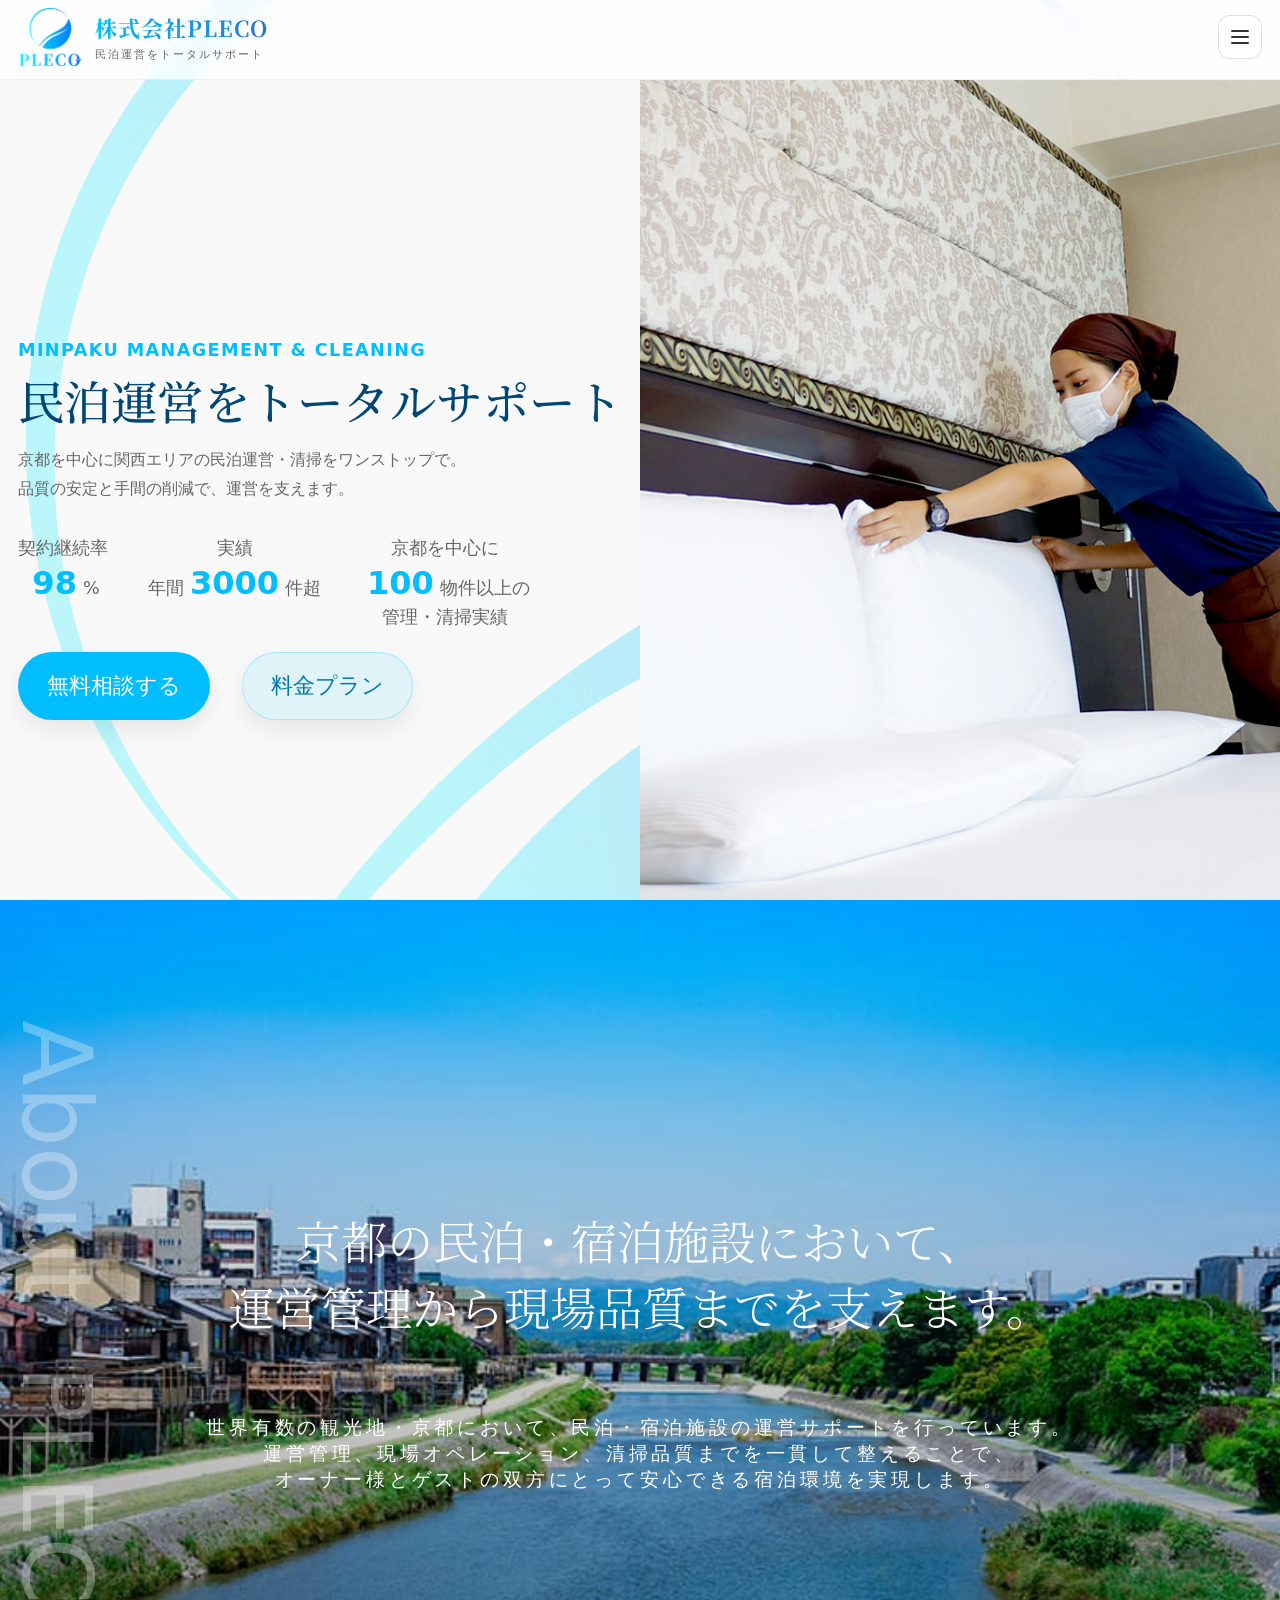
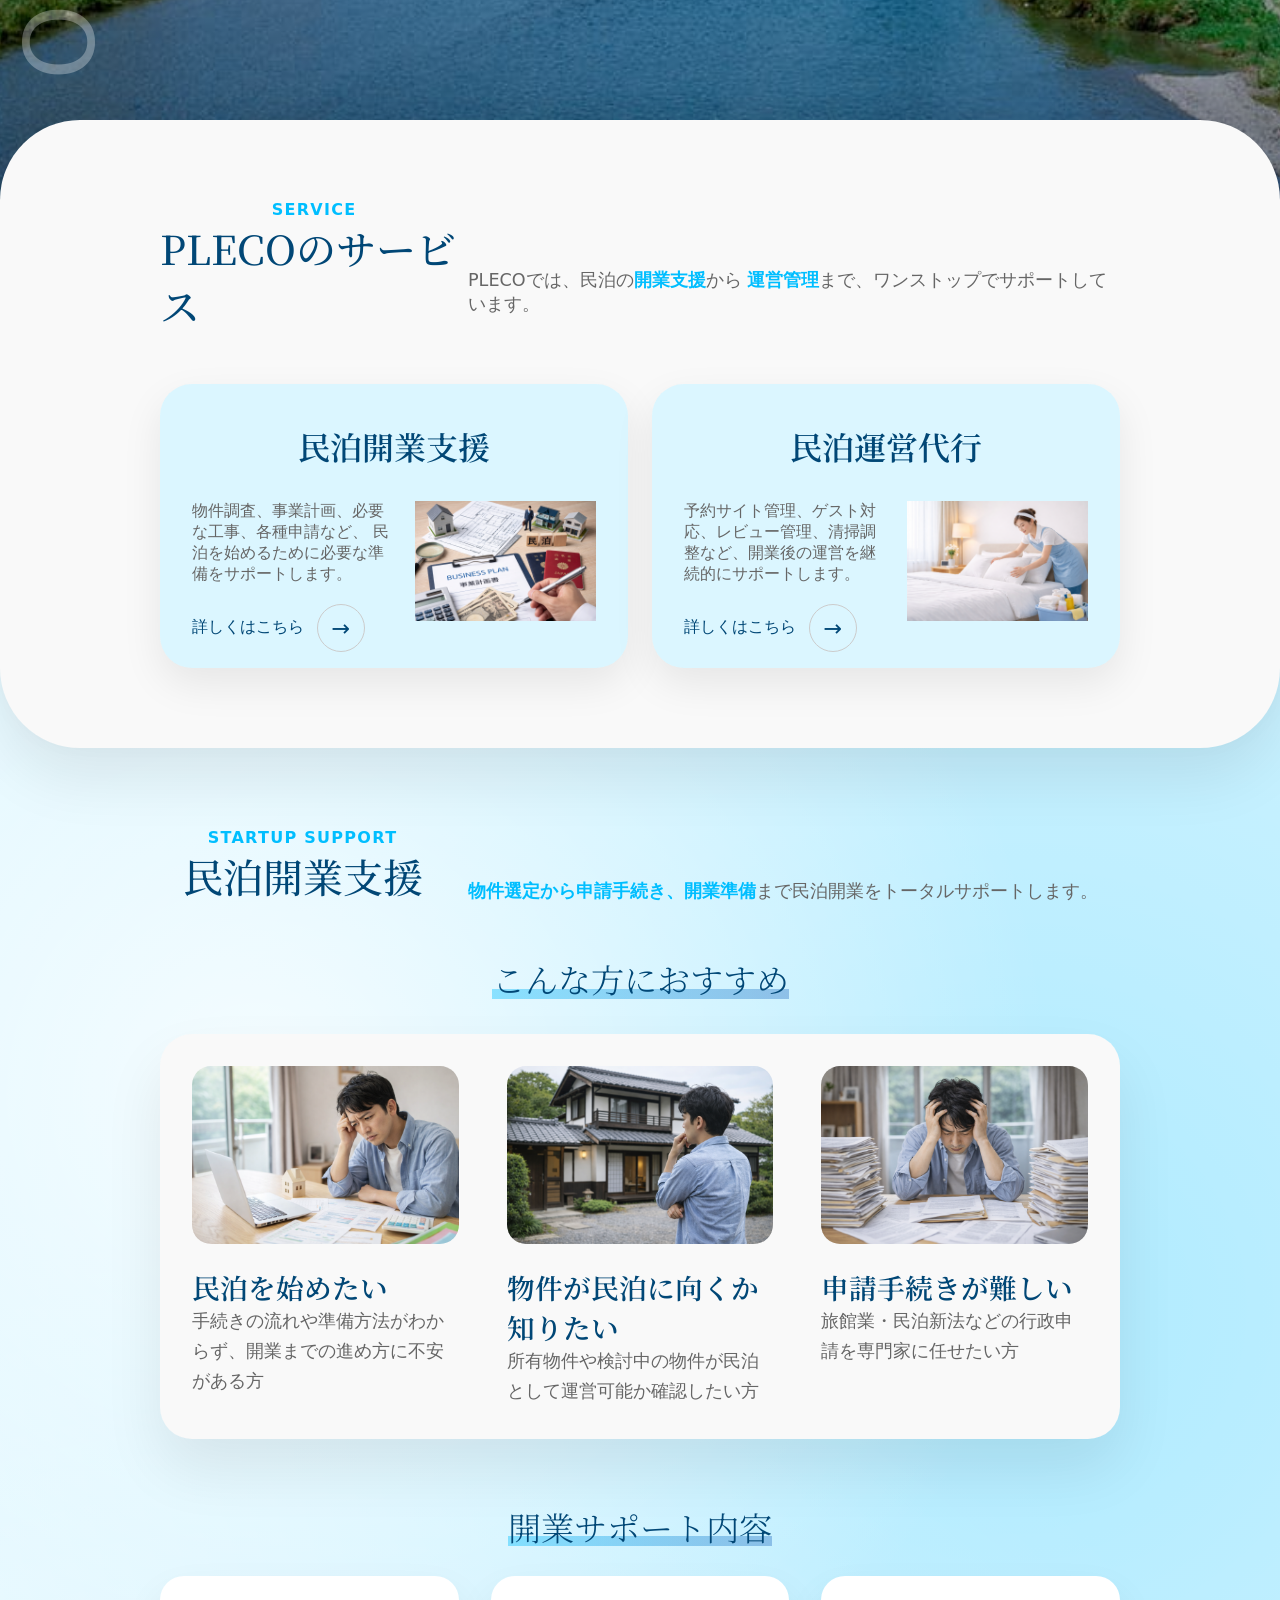
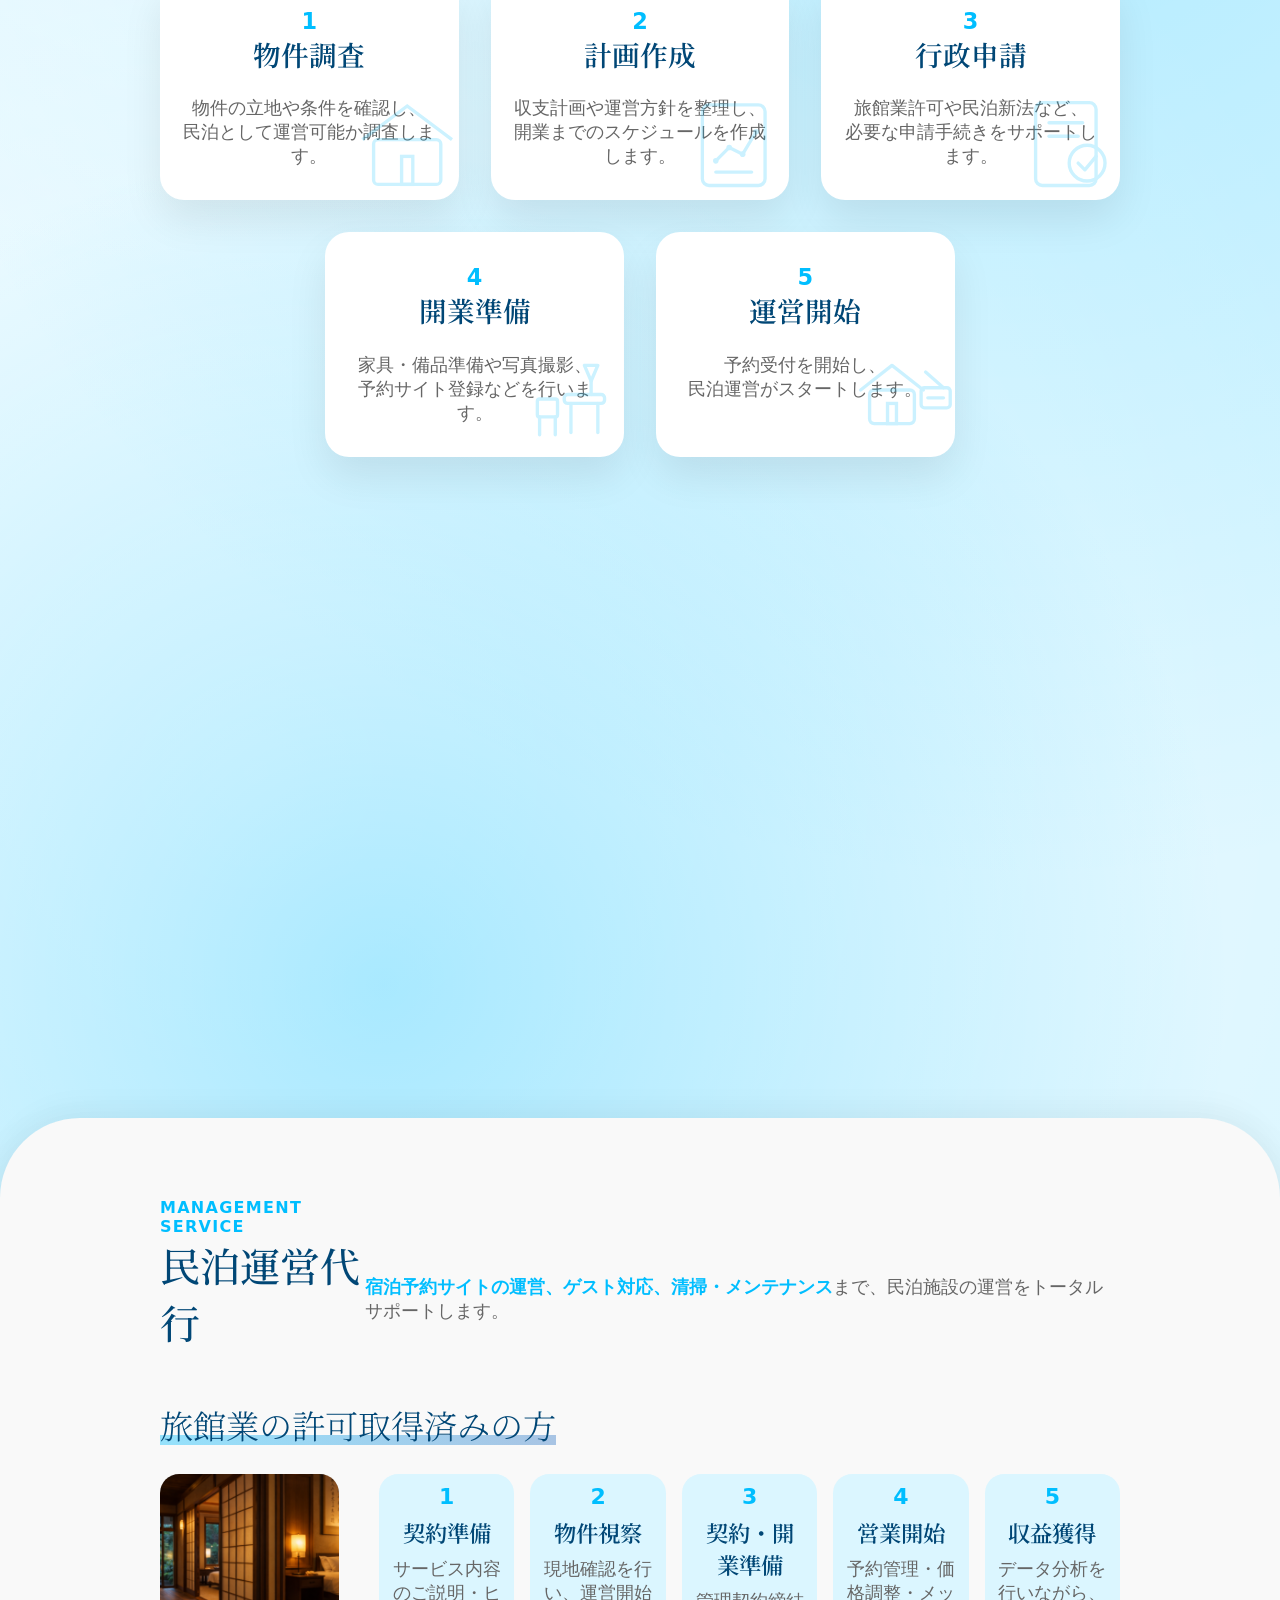
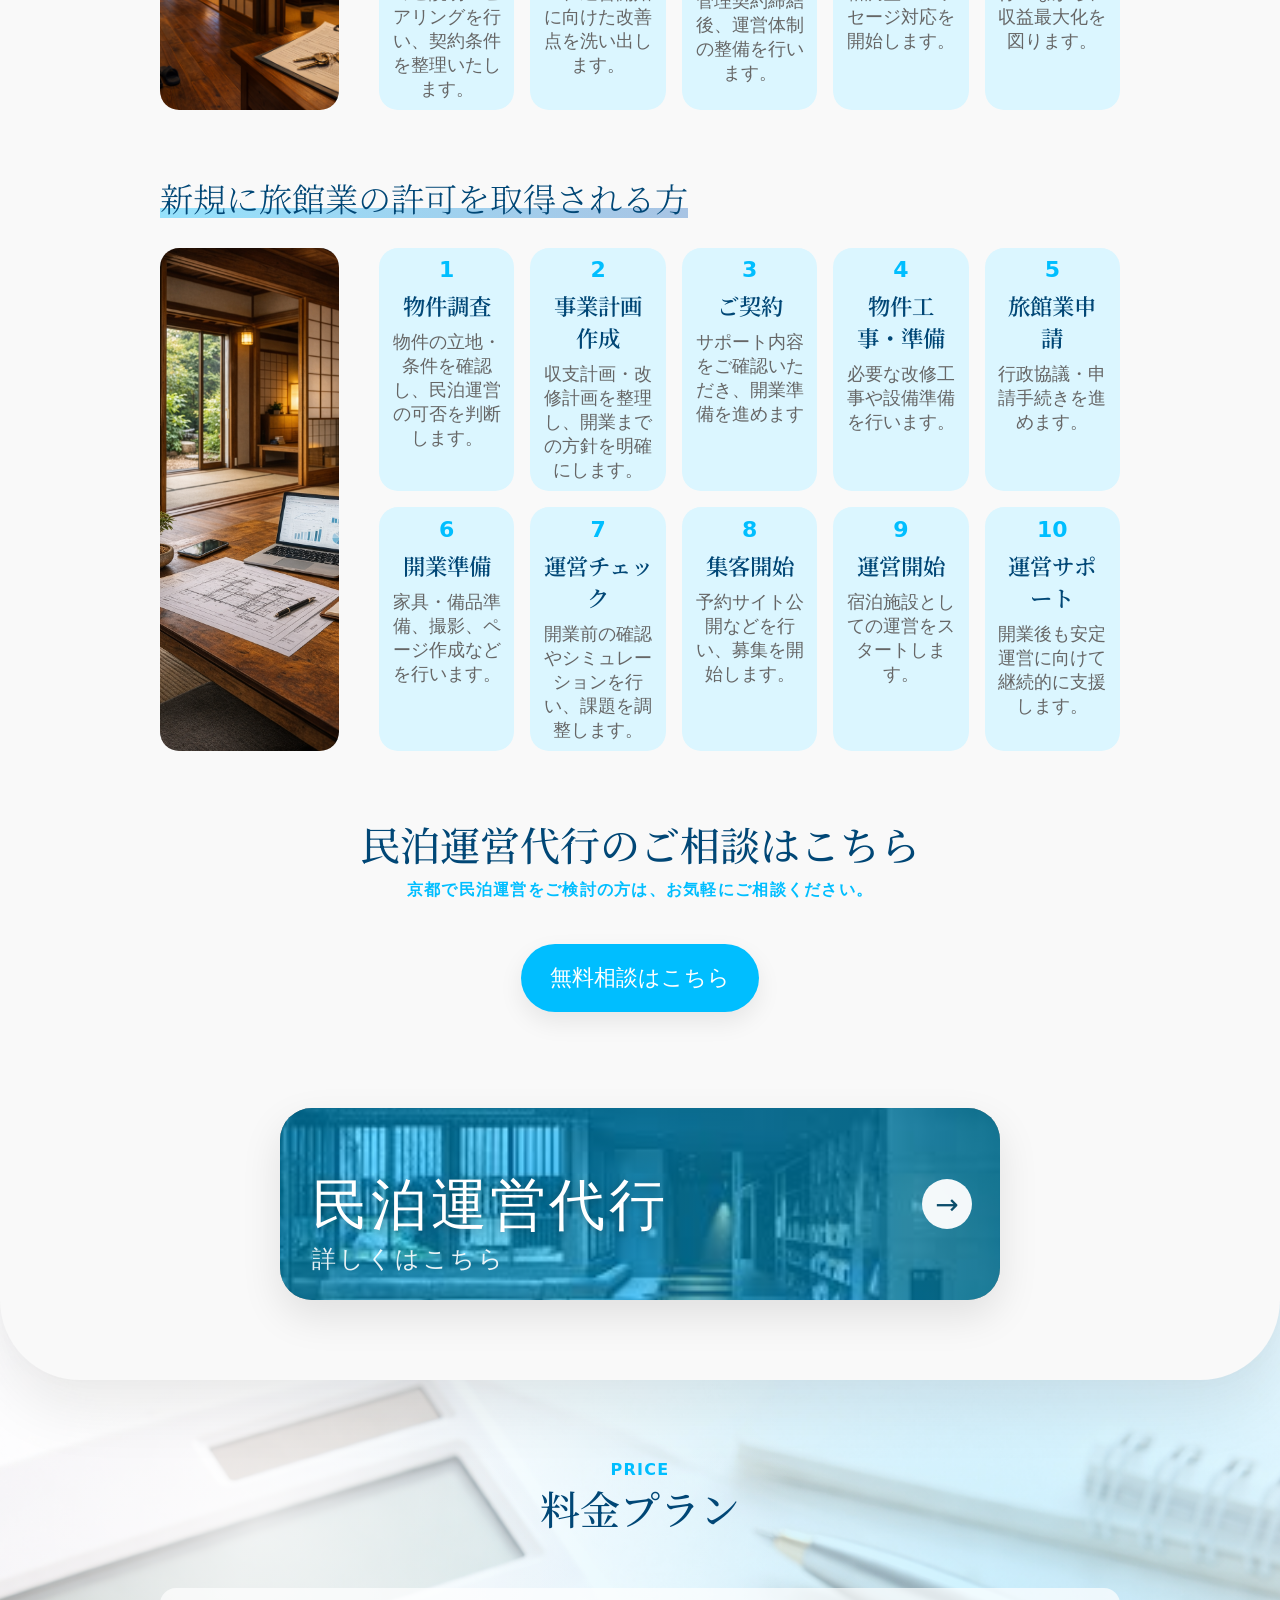
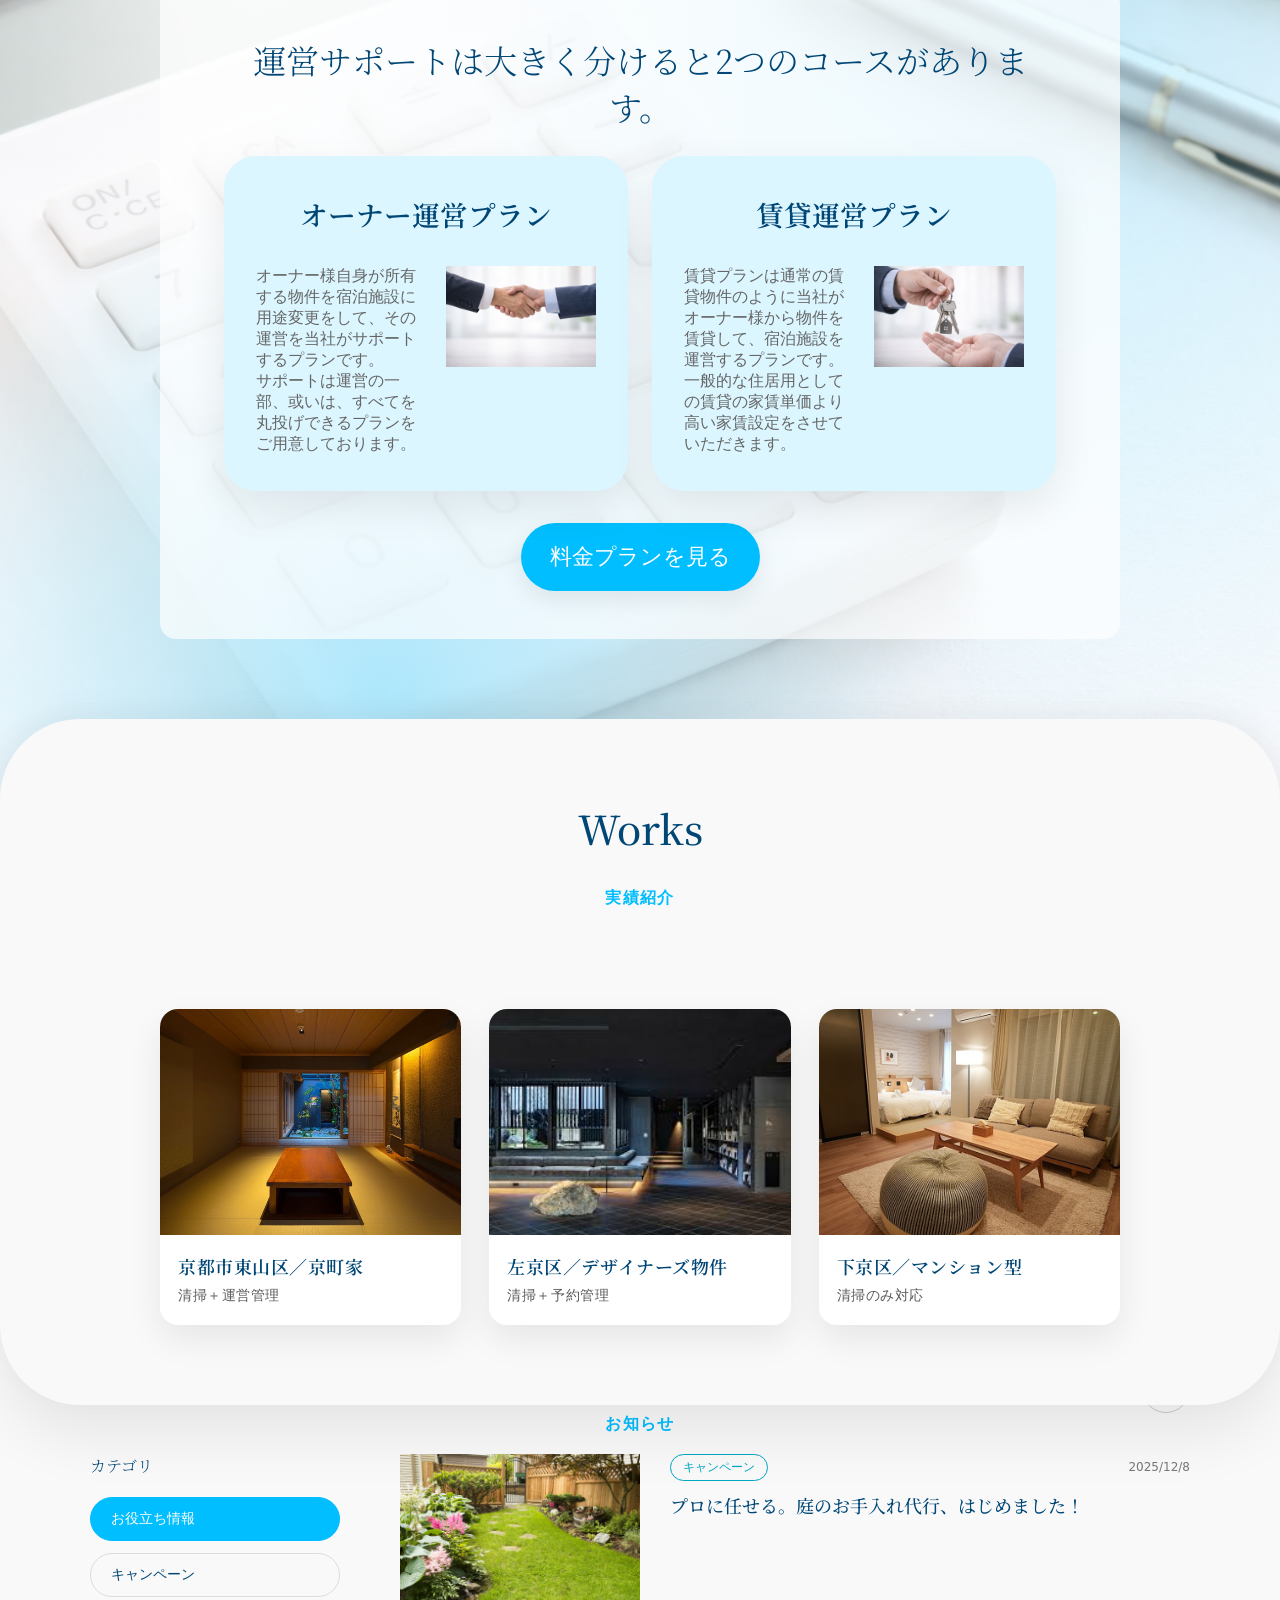
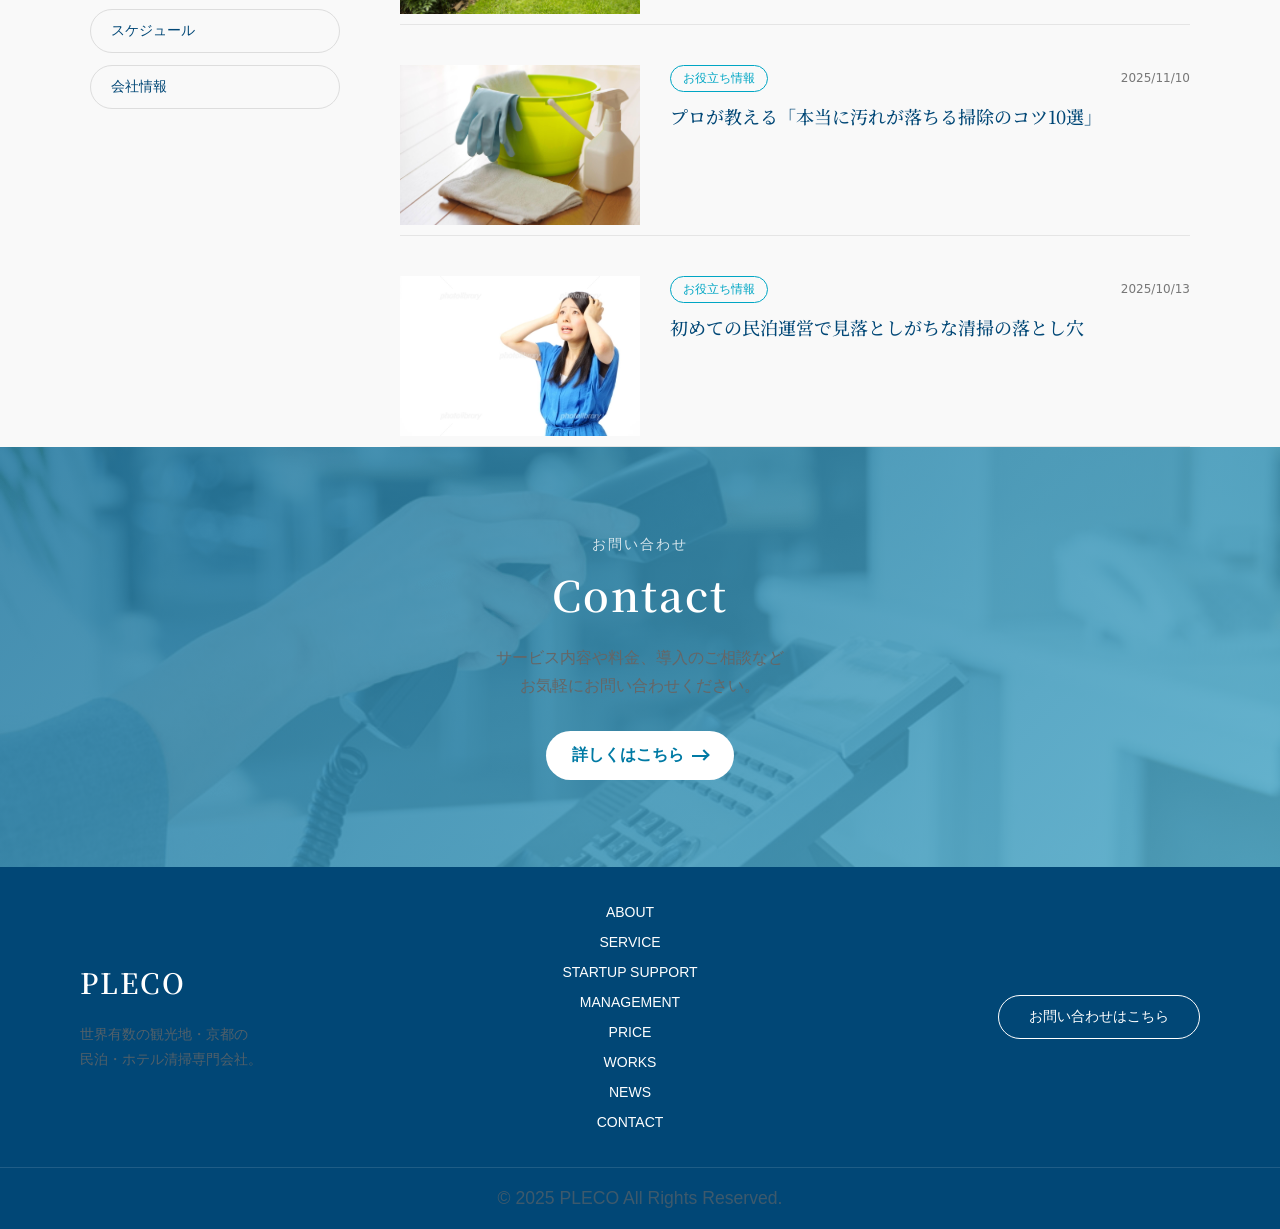
==== commit 41dcc3ae: "0309 after meeting" ====
--- a/frontend/index.html
+++ b/frontend/index.html
@@ -7,32 +7,37 @@
   <link rel="icon" type="image/png" href="../images/logo/ロゴ-グラデーション.png">
   <link rel="stylesheet" href="css/variables.css">
   <link rel="stylesheet" href="css/base.css">
-  <link rel="stylesheet" href="css/overlay.css">
+  <!-- <link rel="stylesheet" href="css/overlay.css"> -->
   <link rel="stylesheet" href="css/header.css">
   <link rel="stylesheet" href="css/hero.css">
   <link rel="stylesheet" href="css/about.css">
-  <link rel="stylesheet" href="css/service.css">
+  <link rel="stylesheet" href="css/flow.css">
   <link rel="stylesheet" href="css/opening.css">
-  <link rel="stylesheet" href="css/howitworks.css">
-  <link rel="stylesheet" href="css/pricing.css">
+  <link rel="stylesheet" href="css/works.css">
   <link rel="stylesheet" href="css/faq.css">
   <link rel="stylesheet" href="css/news.css">
   <link rel="stylesheet" href="css/simulation.css">
   <link rel="stylesheet" href="css/contact.css">
   <link rel="stylesheet" href="css/footer.css">
   <link rel="stylesheet" href="css/strength.css">
+  <link rel="stylesheet" href="css/recruit.css">
   <link rel="stylesheet" href="css/responsive.css">
+  <link rel="stylesheet" href="css/service-overview.css">
+  <link rel="stylesheet" href="css/startup-support.css">
+  <link rel="stylesheet" href="css/management.css">
+  <link rel="stylesheet" href="css/price.css">
+
   <!-- font -->
   <link href="https://fonts.googleapis.com/css2?family=Noto+Serif+JP:wght@400;600;700&display=swap" rel="stylesheet">
 </head>
 
 <body>
 <!-- Overlay -->
-<section id="overlay">
+<!-- <section id="overlay">
   <p class="overlay-text">
-    京都の民泊に、<br class="sp-only"><span class="sp-indent"></span>プロの清掃品質を。
+    民泊運営をトータルサポート
   </p>
-</section>
+</section> -->
 
 <section id="main-content">
 <!-- header -->
@@ -42,22 +47,22 @@
       <img src="../images/logo/PLECO-rogo.png" alt="株式会社PLECO" class="brand-logo">
       <div class="brand-name-wrapper">
         <div class="brand-name">株式会社PLECO</div>
-        <div class="brand-sub">プロに任せる高品質な清掃代行</div>
+        <div class="brand-sub">民泊運営をトータルサポート</div>
       </div>
     </a>
 
     <nav class="nav">
       <a href="#about">会社紹介</a>
-      <a href="#strength">PLECOの強み</a>
-      <a href="#service">サービス内容</a>
-      <a href="#how-it-works">ご利用の流れ</a>
-      <a href="#pricing">料金表</a>
-      <a href="#faq">よくあるご質問</a>
+      <a href="#service-overview">サービス</a>
+      <a href="#startup-support">民泊開業支援</a>
+      <a href="#management">民泊運営代行</a>
+      <a href="#price">料金プラン</a>
+      <a href="#works">実績</a>
       <a href="#news">お知らせ</a>
     </nav>
 
     <div class="header-cta">
-      <a class="btn btn-ghost" href="simulation.html">料金シミュレーション</a>
+      <a class="btn btn-ghost" href="price.html">料金プラン</a>
       <a class="btn" href="#contact">お問い合わせ</a>
     </div>
 
@@ -69,11 +74,13 @@
   <!-- sp menu -->
   <div class="sp-menu" id="spMenu">
     <a href="#about">会社紹介</a>
-    <a href="#strength">PLECOの強み</a>
-    <a href="#service">サービス内容</a>
-    <a href="#how-it-works">ご利用の流れ</a>
-    <a href="#pricing">料金表</a>
+    <a href="#service-overview">サービス</a>
+    <a href="#startup-support">民泊開業支援</a>
+    <a href="#management">民泊運営代行</a>
+    <a href="#price">料金表</a>
+    <a href="#works">実績</a>
     <a href="#faq">よくあるご質問</a>
+    <a href="#recruit">採用情報</a>
     <a href="#news">お知らせ</a>
   </div>
 </header>
@@ -86,14 +93,13 @@
 
       <div class="hero-left">
         <div class="hero-left-content">
-          <p class="hero-eyebrow">Kyoto Minpaku Cleaning & Management</p>
+          <p class="hero-eyebrow">Minpaku Management & Cleaning</p>
           <h1 class="hero-title">
-            京都の民泊に、<br>
-            プロの清掃品質を。
+            民泊運営をトータルサポート
           </h1>
           <p class="hero-lead">
-            民泊清掃・運営代行をワンストップで。<br>
-            品質の安定と手間の削減で、<br class="sp-only">運営を支えます。
+            京都を中心に関西エリアの民泊運営・清掃をワンストップで。<br>
+            品質の安定と手間の削減で、運営を支えます。
           </p>
 
           <div class="hero-stats">
@@ -106,7 +112,7 @@
             </div>
             <div class="hero-stat">
               <p>
-                清掃実績<br>
+                実績<br>
                 年間<span class="value four" data-target="3000">0</span>件超
               </p>
             </div>
@@ -121,7 +127,7 @@
 
           <div class="hero-actions">
             <a class="btn btn-lg" href="#contact">無料相談する</a>
-            <a class="btn btn-ghost btn-lg" href="simulation.html">料金シミュレーション</a>
+            <a class="btn btn-ghost btn-lg" href="simulation.html">料金プラン</a>
           </div>
         </div>
       </div>
@@ -145,489 +151,669 @@
     </div>
 
     <div class="about-text">
-      <h1>
-        京都という特別な場所での滞在を、<br>
-        より特別なものにするために。
+      <h1 class="fade-up">
+        京都の民泊・宿泊施設において、<br>
+        運営管理から現場品質までを支えます。
       </h1>
-      <p>
-        世界有数の観光地・京都の民泊・ホテル清掃を専門とする清掃会社です。<br>
-        京都随一の清掃クオリティと誠実な対応を通じて、<br>
-        宿泊施設様の価値を高め、ゲストに選ばれ続ける環境づくりに貢献します。
+      <p class="fade-up">
+        世界有数の観光地・京都において、民泊・宿泊施設の運営サポートを行っています。<br>
+        運営管理、現場オペレーション、清掃品質までを一貫して整えることで、<br>
+        オーナー様とゲストの双方にとって安心できる宿泊環境を実現します。
       </p>
     </div>
 
-    <a class="btn btn-lg" href="about.html">会社紹介を見る</a>
+    <!-- <a class="btn btn-lg fade-up" href="about.html">会社紹介を見る</a> -->
   </section>
 
-  <!-- strength -->
-  <section id="strength" class="strength">
-    <div class="strength-inner">
-
-      <section class="section-header">
+  <!-- service -->
+  <section id="service-overview" class="service-overview overlap-section">
+    <div class="container">
+
+      <div class="section-header fade-up">
         <div class="section-title">
-          <h2>Strengths</h2>
-          <span class="section-ja">PLECOの強み</span>
-        </div>
-        <div class="strength-more pc-only">
-          <span class="more-text">強みをもっと見る</span>
-          <a href="strengths.html" class="circle-btn">
+          <span>SERVICE</span>
+          <h2>PLECOのサービス</h2>
+        </div>
+        <p>
+          PLECOでは、民泊の<strong>開業支援</strong>から
+          <strong>運営管理</strong>まで、ワンストップでサポートしています。
+        </p>
+      </div>
+
+      <div class="service-overview-cards fade-up">
+        <!-- ① 民泊開業支援 -->
+        <article class="service-overview-card service-overview-card-startup">
+          <div class="service-overview-card-head">
+            <h3>民泊開業支援</h3>
+          </div>
+
+          <div class="service-overview-card-content">
+            <div class="service-overview-card-text">
+              <p >
+                物件調査、事業計画、必要な工事、各種申請など、
+                民泊を始めるために必要な準備をサポートします。
+              </p>
+              <div class="more">
+                <span class="more-text">詳しくはこちら</span>
+                <a href="startup-support.html" class="circle-btn">
+                  <span class="arrow arrow-default">→</span>
+                  <span class="arrow arrow-hover">→</span>
+                </a>
+              </div>
+            </div>
+
+            <img src="../images/service-overview1.png" alt="民泊開業支援イメージ画像">
+          </div>
+
+        </article>
+
+        <!-- ② 民泊運営代行 -->
+        <article class="service-overview-card service-overview-card-operation">
+          <div class="service-overview-card-head">
+            <h3>民泊運営代行</h3>
+          </div>
+
+          <div class="service-overview-card-content">
+            <div class="service-overview-card-text">
+              <p>
+                予約サイト管理、ゲスト対応、レビュー管理、清掃調整など、開業後の運営を継続的にサポートします。
+              </p>
+              <div class="more">
+                <span class="more-text">詳しくはこちら</span>
+                <a href="management.html" class="circle-btn">
+                  <span class="arrow arrow-default">→</span>
+                  <span class="arrow arrow-hover">→</span>
+                </a>
+              </div>
+            </div>
+            <img src="../images/service-overview2.png" alt="民泊運営代行イメージ画像">
+          </div>
+        </article>
+      </div>
+
+    </div>
+  </section>
+
+  <!-- startup-support -->
+  <section  id="startup-support" class="startup-support under-section">
+
+    <div class="container">
+
+      <div class="section-header fade-up">
+        <div class="section-title">
+          <span>STARTUP SUPPORT</span>
+          <h2>民泊開業支援</h2>
+        </div>
+        <p>
+          <strong>物件選定から申請手続き、開業準備</strong>まで民泊開業をトータルサポートします。
+        </p>
+      </div>
+
+      <!-- startup-recommend -->
+      <section class="startup-recommend">
+        <h3 class="underline-h3 fade-up">こんな方におすすめ</h3>
+        <div class="recommend-container fade-up">
+
+          <div class="recommend-item">
+            <img src="../images/startup-support/startup-recommend1.png" alt="民泊を始めたい イメージ画像">
+            <h4>民泊を始めたい</h4>
+            <p>手続きの流れや準備方法がわからず、開業までの進め方に不安がある方</p>
+          </div>
+          <div class="recommend-item">
+            <img src="../images/startup-support/startup-recommend2.png" alt="物件が民泊に向くか知りたい イメージ画像">
+            <h4>物件が民泊に向くか知りたい</h4>
+            <p>所有物件や検討中の物件が民泊として運営可能か確認したい方</p>
+          </div>
+          <div class="recommend-item">
+            <img src="../images/startup-support/startup-recommend3.png" alt="申請手続きが難しい イメージ画像">
+            <h4>申請手続きが難しい</h4>
+            <p>旅館業・民泊新法などの行政申請を専門家に任せたい方</p>
+          </div>
+
+        </div>
+      </section>
+
+      <!-- startup-flow -->
+      <section class="startup-flow">
+
+        <h3 class="underline-h3 fade-up">開業サポート内容</h3>
+        
+        <div class="startup-flow-grid fade-up">
+
+          <div class="startup-flow-card card1">
+            <div class="startup-flow-icon">
+              <svg viewBox="0 0 120 120" xmlns="http://www.w3.org/2000/svg">
+                <!-- 屋根 -->
+                <path d="M20 55 L60 25 L100 55"
+                      stroke="var(--color-main)"
+                      stroke-width="3"
+                      fill="none"/>
+                <!-- 家の本体 -->
+                <rect x="30" y="55"
+                      width="60"
+                      height="40"
+                      rx="4"
+                      stroke="var(--color-main)"
+                      stroke-width="3"
+                      fill="none"/>
+                <!-- ドア -->
+                <rect x="55" y="70"
+                      width="10"
+                      height="25"
+                      stroke="var(--color-main)"
+                      stroke-width="3"
+                      fill="none"/>
+              </svg>
+            </div>
+            <span class="startup-flow-step">1</span>
+            <h4>物件調査</h4>
+            <p>
+              物件の立地や条件を確認し、<br>
+              民泊として運営可能か調査します。
+            </p>
+          </div>
+
+          <div class="startup-flow-card card2">
+            <div class="startup-flow-icon">
+              <svg viewBox="0 0 120 120" xmlns="http://www.w3.org/2000/svg">
+
+                <!-- 書類 -->
+                <rect x="28" y="24" width="56" height="72" rx="6"
+                      stroke="var(--color-main)"
+                      stroke-width="3"
+                      fill="none"/>
+
+                <!-- グラフ線 -->
+                <path d="M40 74 L52 62 L64 68 L76 48"
+                      stroke="var(--color-main)"
+                      stroke-width="3"
+                      fill="none"
+                      stroke-linecap="round"
+                      stroke-linejoin="round"/>
+
+                <!-- 点 -->
+                <circle cx="40" cy="74" r="2.5" fill="var(--color-main)"/>
+                <circle cx="52" cy="62" r="2.5" fill="var(--color-main)"/>
+                <circle cx="64" cy="68" r="2.5" fill="var(--color-main)"/>
+                <circle cx="76" cy="48" r="2.5" fill="var(--color-main)"/>
+
+                <!-- 下線 -->
+                <line x1="40" y1="84" x2="72" y2="84"
+                      stroke="var(--color-main)"
+                      stroke-width="3"
+                      stroke-linecap="round"/>
+
+              </svg>
+            </div>
+            <span class="startup-flow-step">2</span>
+            <h4>計画作成</h4>
+            <p>
+              収支計画や運営方針を整理し、<br>
+              開業までのスケジュールを作成します。
+            </p>
+          </div>
+
+          <div class="startup-flow-card card3">
+            <div class="startup-flow-icon">
+              <svg viewBox="0 0 120 120" xmlns="http://www.w3.org/2000/svg">
+
+                <!-- 書類 -->
+                <rect x="30" y="22" width="54" height="74" rx="6"
+                      stroke="var(--color-main)"
+                      stroke-width="3"
+                      fill="none"/>
+
+                <!-- 文字ライン -->
+                <line x1="42" y1="40" x2="72" y2="40"
+                      stroke="var(--color-main)"
+                      stroke-width="3"
+                      stroke-linecap="round"/>
+                <line x1="42" y1="52" x2="68" y2="52"
+                      stroke="var(--color-main)"
+                      stroke-width="3"
+                      stroke-linecap="round"/>
+
+                <!-- チェック丸 -->
+                <circle cx="76" cy="76" r="16"
+                        stroke="var(--color-main)"
+                        stroke-width="3"
+                        fill="none"/>
+
+                <!-- チェック -->
+                <path d="M68 76 L74 82 L84 70"
+                      stroke="var(--color-main)"
+                      stroke-width="3"
+                      fill="none"
+                      stroke-linecap="round"
+                      stroke-linejoin="round"/>
+
+              </svg>
+            </div>
+            <span class="startup-flow-step">3</span>
+            <h4>行政申請</h4>
+            <p>
+              旅館業許可や民泊新法など、<br>
+              必要な申請手続きをサポートします。
+            </p>
+          </div>
+
+          <div class="startup-flow-card card4">
+            <div class="startup-flow-icon">
+              <svg viewBox="0 0 120 120" xmlns="http://www.w3.org/2000/svg">
+
+                <!-- ランプ -->
+                <path d="M70 28 L82 28 L76 42 Z"
+                      stroke="var(--color-main)"
+                      stroke-width="3"
+                      fill="none"
+                      stroke-linejoin="round"/>
+                <line x1="76" y1="42" x2="76" y2="54"
+                      stroke="var(--color-main)"
+                      stroke-width="3"
+                      stroke-linecap="round"/>
+
+                <!-- テーブル -->
+                <rect x="52" y="54" width="36" height="8" rx="3"
+                      stroke="var(--color-main)"
+                      stroke-width="3"
+                      fill="none"/>
+                <line x1="58" y1="62" x2="58" y2="88"
+                      stroke="var(--color-main)"
+                      stroke-width="3"
+                      stroke-linecap="round"/>
+                <line x1="82" y1="62" x2="82" y2="88"
+                      stroke="var(--color-main)"
+                      stroke-width="3"
+                      stroke-linecap="round"/>
+
+                <!-- 椅子 -->
+                <rect x="28" y="58" width="18" height="16" rx="2"
+                      stroke="var(--color-main)"
+                      stroke-width="3"
+                      fill="none"/>
+                <line x1="30" y1="74" x2="30" y2="90"
+                      stroke="var(--color-main)"
+                      stroke-width="3"
+                      stroke-linecap="round"/>
+                <line x1="44" y1="74" x2="44" y2="90"
+                      stroke="var(--color-main)"
+                      stroke-width="3"
+                      stroke-linecap="round"/>
+
+              </svg>
+            </div>
+            <span class="startup-flow-step">4</span>
+            <h4>開業準備</h4>
+            <p>
+              家具・備品準備や写真撮影、<br>
+              予約サイト登録などを行います。
+            </p>
+          </div>
+
+          <div class="startup-flow-card card5">
+            <div class="startup-flow-icon">
+              <svg viewBox="0 0 120 120" xmlns="http://www.w3.org/2000/svg">
+
+                <!-- 家 -->
+                <path d="M22 50 L50 28 L78 50"
+                      stroke="var(--color-main)"
+                      stroke-width="3"
+                      fill="none"
+                      stroke-linecap="round"
+                      stroke-linejoin="round"/>
+                <rect x="30" y="50" width="40" height="30" rx="4"
+                      stroke="var(--color-main)"
+                      stroke-width="3"
+                      fill="none"/>
+
+                <!-- ドア -->
+                <rect x="46" y="62" width="8" height="18"
+                      stroke="var(--color-main)"
+                      stroke-width="3"
+                      fill="none"/>
+
+                <!-- OPEN看板 -->
+                <line x1="80" y1="34" x2="96" y2="48"
+                      stroke="var(--color-main)"
+                      stroke-width="3"
+                      stroke-linecap="round"/>
+                <rect x="76" y="48" width="26" height="18" rx="3"
+                      stroke="var(--color-main)"
+                      stroke-width="3"
+                      fill="none"/>
+
+                <!-- 看板の文字線 -->
+                <line x1="82" y1="57" x2="96" y2="57"
+                      stroke="var(--color-main)"
+                      stroke-width="3"
+                      stroke-linecap="round"/>
+
+              </svg>
+            </div>
+            <span class="startup-flow-step">5</span>
+            <h4>運営開始</h4>
+            <p>
+              予約受付を開始し、<br>
+              民泊運営がスタートします。
+            </p>
+          </div>
+
+        </div>
+
+      </section>
+
+      <!-- CTA -->
+      <section class="startup-cta">
+        <div class="section-title fade-up">
+          <h2>民泊開業のご相談はこちら</h2>
+          <span>
+             京都で民泊を始めたい方はお気軽にご相談ください。 
+          </span>
+        </div>
+        <a href="#" class="btn btn-lg fade-up">
+          無料相談はこちら
+        </a>
+      </section>
+
+      <!-- more-tile -->
+      <section class="more-tile-wrapper fade-up">
+        <a class="more-tile" href="startup-support.html">
+          <img src="../images/designershotel.jpg" alt="民泊開業支援画像">
+          <span class="more-tile-title">民泊開業支援</span>
+          <span class="more-tile-subtitle">詳しくはこちら</span>
+          <span class="more-tile-arrow">→</span>
+        </a>
+      </section>
+
+    </div>
+
+  </section>
+
+  <!-- management -->
+  <section  id="management" class="management overlap-section">
+
+    <div class="container">
+
+      <div class="section-header fade-up">
+        <div class="section-title">
+          <span>MANAGEMENT SERVICE</span>
+          <h2>民泊運営代行</h2>
+        </div>
+        <p>
+          <strong>宿泊予約サイトの運営、ゲスト対応、清掃・メンテナンス</strong>まで、民泊施設の運営をトータルサポートします。
+        </p>
+      </div>
+
+      <!-- 許可取得済みの方 -->
+      <section class="licensed-flow">
+        <h3 class="underline-h3 fade-up">旅館業の許可取得済みの方</h3>
+        <div class="licensed-flow-container fade-up">
+
+          <div class="licensed-flow-image">
+            <img src="../images/management/licensed.png" alt="旅館業の許可取得済みの方 イメージ画像">
+          </div>
+
+          <div class="licensed-flow-step">
+            <span>1</span>
+            <h4>契約準備</h4>
+            <p>サービス内容のご説明・ヒアリングを行い、契約条件を整理いたします。</p>
+          </div>
+
+          <div class="licensed-flow-step">
+            <span>2</span>
+            <h4>物件視察</h4>
+            <p>現地確認を行い、運営開始に向けた改善点を洗い出します。</p>
+          </div>
+
+          <div class="licensed-flow-step">
+            <span class="step-number">3</span>
+            <h4>契約・開業準備</h4>
+            <p>管理契約締結後、運営体制の整備を行います。</p>
+          </div>
+
+          <div class="licensed-flow-step">
+            <span class="step-number">4</span>
+            <h4>営業開始</h4>
+            <p>予約管理・価格調整・メッセージ対応を開始します。</p>
+          </div>
+
+          <div class="licensed-flow-step">
+            <span class="step-number">5</span>
+            <h4>収益獲得</h4>
+            <p>データ分析を行いながら、収益最大化を図ります。</p>
+          </div>
+
+        </div>
+      </section>
+
+      <!-- 新規に旅館業の許可を取得される方 -->
+      <section class="opening-flow">
+        <h3 class="underline-h3 fade-up">新規に旅館業の許可を取得される方</h3>
+        <div class="opening-flow-container fade-up">
+
+          <div class="opening-flow-image">
+            <img src="../images/management/opening.png" alt="新規に旅館業の許可を取得される方 イメージ画像">
+          </div>
+
+          <div class="opening-flow-step">
+            <span>1</span>
+            <h4>物件調査</h4>
+            <p>物件の立地・条件を確認し、民泊運営の可否を判断します。</p>
+          </div>
+
+          <div class="opening-flow-step">
+            <span>2</span>
+            <h4>事業計画作成</h4>
+            <p>収支計画・改修計画を整理し、開業までの方針を明確にします。</p>
+          </div>
+
+          <div class="opening-flow-step">
+            <span>3</span>
+            <h4>ご契約</h4>
+            <p>サポート内容をご確認いただき、開業準備を進めます</p>
+          </div>
+
+          <div class="opening-flow-step">
+            <span>4</span>
+            <h4>物件工事・準備</h4>
+            <p>必要な改修工事や設備準備を行います。</p>
+          </div>
+
+          <div class="opening-flow-step">
+            <span>5</span>
+            <h4>旅館業申請</h4>
+            <p>行政協議・申請手続きを進めます。</p>
+          </div>
+
+          <div class="opening-flow-step">
+            <span>6</span>
+            <h4>開業準備</h4>
+            <p>家具・備品準備、撮影、ページ作成などを行います。</p>
+          </div>
+
+          <div class="opening-flow-step">
+            <span>7</span>
+            <h4>運営チェック</h4>
+            <p>開業前の確認やシミュレーションを行い、課題を調整します。</p>
+          </div>
+
+          <div class="opening-flow-step">
+            <span>8</span>
+            <h4>集客開始</h4>
+            <p>予約サイト公開などを行い、募集を開始します。</p>
+          </div>
+
+          <div class="opening-flow-step">
+            <span>9</span>
+            <h4>運営開始</h4>
+            <p>宿泊施設としての運営をスタートします。</p>
+          </div>
+
+          <div class="opening-flow-step">
+            <span>10</span>
+            <h4>運営サポート</h4>
+            <p>開業後も安定運営に向けて継続的に支援します。</p>
+          </div>
+        </div>
+      </section>
+
+      <!-- CTA -->
+      <section class="startup-cta fade-up">
+        <div class="section-title">
+          <h2>民泊運営代行のご相談はこちら</h2>
+          <span>
+            京都で民泊運営をご検討の方は、お気軽にご相談ください。
+          </span>
+        </div>
+        <a href="#" class="btn btn-lg fade-up">
+          無料相談はこちら
+        </a>
+      </section>
+
+      <!-- more-tile -->
+      <section class="more-tile-wrapper fade-up">
+        <a class="more-tile" href="management.html">
+          <img src="../images/designershotel.jpg" alt="民泊開業支援画像">
+          <span class="more-tile-title">民泊運営代行</span>
+          <span class="more-tile-subtitle">詳しくはこちら</span>
+          <span class="more-tile-arrow">→</span>
+        </a>
+      </section>
+
+    </div>
+
+  </section>
+
+  <!-- price -->
+  <section id="price" class="price under-section">
+    <div class="container">
+
+      <div class="section-header">
+        <div class="section-title">
+          <span>PRICE</span>
+          <h2>料金プラン</h2>
+        </div>
+      </div>
+
+      <div class="price-container">
+        <h3>
+          運営サポートは大きく分けると2つのコースがあります。
+        </h3>
+
+        <div class="price-cards">
+          <!-- 運営代行プラン -->
+          <article class="price-card price-card-startup">
+            <div class="price-card-head">
+              <h4>オーナー運営プラン</h4>
+            </div>
+
+            <div class="price-card-content">
+              <div class="price-card-text">
+                <p>
+                  オーナー様⾃⾝が所有する物件を宿泊施設に⽤途変更をして、その運営を当社がサポートするプランです。<br>
+                  サポートは運営の⼀部、或いは、すべてを丸投げできるプランをご⽤意しております。
+                </p>
+              </div>
+
+              <img src="../images/price-card1.png" alt="運営代行プランイメージ画像">
+            </div>
+          </article>
+
+          <!-- 賃貸プラン -->
+          <article class="price-card price-card-operation">
+            <div class="price-card-head">
+              <h4>賃貸運営プラン</h4>
+            </div>
+
+            <div class="price-card-content">
+              <div class="price-card-text">
+                <p>
+                  賃貸プランは通常の賃貸物件のように当社がオーナー様から物件を賃貸して、宿泊施設を運営するプランです。<br>
+                  ⼀般的な住居⽤としての賃貸の家賃単価より⾼い家賃設定をさせていただきます。
+                </p>
+              </div>
+
+              <img src="../images/price-card2.png" alt="賃貸プランイメージ画像">
+            </div>
+          </article>
+        </div>  
+
+        <a href="price.html" class="price-plan-btn btn btn-lg">
+          料金プランを見る
+        </a>
+
+      </div>
+
+    </div>
+  </section>
+
+
+  <!-- ===== Works / 実績紹介 ===== -->
+  <section id="works" class="works overlap-section">
+    <div class="works-inner">
+
+      <div class="section-title fade-up">
+        <h2>Works</h2>
+        <span>実績紹介</span>
+      </div>
+
+      <div class="works-grid">
+        <!-- item 01 -->
+        <article class="work-card">
+          <figure class="work-figure">
+            <img src="../images/higashiyama.jpg" alt="活用例01 京都市東山区／京町家">
+          </figure>
+          <div class="work-body">
+            <h3 class="work-place">京都市東山区／京町家</h3>
+            <p class="work-service">清掃＋運営管理</p>
+          </div>
+        </article>
+
+        <!-- item 02 -->
+        <article class="work-card">
+          <figure class="work-figure">
+            <img src="../images/designershotel.jpg" alt="活用例02 左京区／デザイナーズ物件">
+          </figure>
+          <div class="work-body">
+            <h3 class="work-place">左京区／デザイナーズ物件</h3>
+            <p class="work-service">清掃＋予約管理</p>
+          </div>
+        </article>
+
+        <!-- item 03 -->
+        <article class="work-card">
+          <figure class="work-figure">
+            <img src="../images/ekichikajpg.jpg" alt="活用例03 下京区／マンション型">
+          </figure>
+          <div class="work-body">
+            <h3 class="work-place">下京区／マンション型</h3>
+            <p class="work-service">清掃のみ対応</p>
+          </div>
+        </article>
+      </div>
+
+    </div>
+  </section>
+
+  <!-- news  -->
+  <section id="news" class="news section">
+    <div class="news-inner">
+
+      <section class="section-header fade-up">
+        <div class="section-title">
+          <h2>News</h2>
+          <span class="section-ja">お知らせ</span>
+        </div>
+        <div class="news-more pc-only">
+          <span class="more-text">詳しくはこちら</span>
+          <a href="news.html" class="circle-btn">
             <span class="arrow arrow-default">→</span>
             <span class="arrow arrow-hover">→</span>
           </a>
         </div>
       </section>
 
-      <div class="strength-cards">
-
-        <div class="strength-row top">
-          <div class="strength-card">
-            <div class="strength-card-text">
-              <h3>信頼の実績</h3>
-              <p>
-                京都の民泊施設を中心に、
-                年間3,000件以上の清掃を安定的に提供しています。
-              </p>
-            </div>
-            <div class="strength-img"><img src="../images/strengths/strength1.jpg" alt="強み1"></div>
-          </div>
-          <div class="strength-card">
-            <div class="strength-card-text">
-              <h3>京都発、<br>国内最高水準のクオリティ</h3>
-              <p>
-                数多くの民泊を知り尽くしたプロだからこそ実現できる、質の高い清掃サービス。
-              </p>
-            </div>
-            <div class="strength-img"><img src="../images/strengths/strength2.jpg" alt="強み2"></div>
-          </div>
-          <div class="strength-card">
-            <div class="strength-card-text">
-              <h3>厳密な<br>チェック・教育体制</h3>
-              <p>
-                厳密なチェック体制と教育体制で、<br>
-                ミスのない高品質清掃を徹底しています。
-              </p>
-            </div>
-            <div class="strength-img"><img src="../images/strengths/strength3.jpg" alt="強み3"></div>
-          </div>
-        </div>
-        <div class="strength-row bottom">
-          <div class="strength-card">
-            <div class="strength-card-text">
-              <h3>柔軟で迅速な対応力</h3>
-              <p>
-                経験豊富なスタッフとの柔軟かつスムーズな連携により、いつでも安心してご依頼いただけます。
-              </p>
-            </div>
-            <div class="strength-img"><img src="../images/strengths/strength4.jpg" alt="強み4"></div>
-          </div>
-          <div class="strength-card">
-            <div class="strength-card-text">
-              <h3>安心の管理体制</h3>
-              <p>
-                清掃だけでなく「施設の安心運営」もサポートします。
-              </p>
-            </div>
-            <div class="strength-img"><img src="../images/strengths/strength5.jpg" alt="強み5"></div>
-          </div>
-        </div>
-
-        <div class="strength-more sp-only">
-          <span class="more-text">強みをもっと見る</span>
-          <a href="strengths.html" class="circle-btn">
-            <span class="arrow arrow-default">→</span>
-            <span class="arrow arrow-hover">→</span>
-          </a>
-        </div>
-      </div>
-    </div>
-  </section>
-
-  <!-- Service -->
-  <section id="service" class="service section">
-    <div class="service-inner">
-
-    <div class="section-header">
-      <div class="section-title">
-        <h2>Service</h2>
-        <span>サービス内容</span>
-      </div>
-      <p>
-        京都の民泊・ホテル清掃に特化した専門サービス。
-        清掃から運営サポートまで一貫対応します。
-      </p>
-      <div class="service-more pc-only">
-        <span class="more-text">サービスをもっと見る</span>
-        <a href="service.html" class="circle-btn">
-          <span class="arrow arrow-default">→</span>
-          <span class="arrow arrow-hover">→</span>
-        </a>
-      </div>
-    </div>   
-      <div class="service-cards">
-
-        <div class="service-card">
-          <h3>チェックアウト清掃</h3>
-          <p>
-            ゲスト退去後の室内清掃を徹底実施。
-            次の滞在に向けて、最高の状態へ整えます。
-          </p>
-        </div>
-
-        <div class="service-card">
-          <h3>リネン交換</h3>
-          <p>
-            ベッドメイク、タオル・アメニティの補充まで対応。
-            清潔で快適な空間を維持します。
-          </p>
-        </div>
-
-        <div class="service-card">
-          <h3>水回り徹底清掃</h3>
-          <p>
-            キッチン・浴室・トイレなど、
-            ゲスト満足度に直結する箇所を重点清掃。
-          </p>
-        </div>
-
-        <div class="service-card">
-          <h3>設備チェック</h3>
-          <p>
-            家電・設備の動作確認や異常報告まで実施。
-            トラブルを未然に防ぎます。
-          </p>
-        </div>
-
-        <div class="service-card">
-          <h3>オプション対応</h3>
-          <p>
-            アメニティ補充・緊急対応など、
-            施設運営を支える柔軟なサポート。
-          </p>
-        </div>
-
-      </div>
-    </div>
-  </section>
-
-  <!-- How it works -->
-  <section id="how-it-works" class="how-it-works">
-    <div class="how-inner">
-
-      <div class="section-header">
-        <div class="section-title">
-          <h2>How it works</h2>
-          <span>ご利用の流れ</span>
-        </div>
-        <p>
-          お問い合わせからご契約までの流れと、
-          清掃サービス実施の流れをご紹介します。
-        </p>
-      </div>
-
-      <!-- 契約までの流れ -->
-      <div class="flow-block">
-        <h3 class="flow-title">契約までの流れ</h3>
-
-        <div class="flow-grid">
-
-          <div class="flow-card">
-            <span class="step">STEP 01</span>
-            <h4>料金シミュレーション<br>お問い合わせ</h4>
-            <p>
-              ご依頼内容が決まり次第、
-              お問い合わせフォームよりご連絡ください。
-            </p>
-          </div>
-
-          <div class="flow-card">
-            <span class="step">STEP 02</span>
-            <h4>内覧日程調整</h4>
-            <p>
-              メールまたはZoomにて
-              内覧日程を調整いたします。
-            </p>
-          </div>
-
-          <div class="flow-card">
-            <span class="step">STEP 03</span>
-            <h4>お見積りご連絡</h4>
-            <p>
-              内覧後2〜3営業日以内に
-              お見積書をお送りします。
-            </p>
-          </div>
-
-          <div class="flow-card">
-            <span class="step">STEP 04</span>
-            <h4>ご契約・ご利用開始</h4>
-            <p>
-              ご契約後、最短翌営業日より
-              サービス開始可能です。
-            </p>
-          </div>
-
-        </div>
-      </div>
-
-
-      <!-- 清掃サービスの流れ -->
-      <div class="flow-block">
-        <h3 class="flow-title">清掃サービスの流れ</h3>
-
-        <div class="flow-grid">
-
-          <div class="flow-card">
-            <span class="step">STEP 01</span>
-            <h4>スタッフ現地到着</h4>
-            <p>ゲスト退去確認後、室内へ入室します。</p>
-          </div>
-
-          <div class="flow-card">
-            <span class="step">STEP 02</span>
-            <h4>清掃サービス実施</h4>
-            <p>
-              清掃と同時に施設の
-              不具合チェックも行います。
-            </p>
-          </div>
-
-          <div class="flow-card">
-            <span class="step">STEP 03</span>
-            <h4>撮影・社内確認</h4>
-            <p>
-              清掃後に写真撮影。
-              社内オペレーターが最終確認します。
-            </p>
-          </div>
-
-          <div class="flow-card">
-            <span class="step">STEP 04</span>
-            <h4>ダブルチェック</h4>
-            <p>
-              熟練スタッフによる
-              抜き打ちチェックを実施。
-            </p>
-          </div>
-
-          <div class="flow-card">
-            <span class="step">STEP 05</span>
-            <h4>報告書送付</h4>
-            <p>
-              在庫状況・連絡事項を
-              オーナー様へ共有します。
-            </p>
-          </div>
-
-          <div class="flow-card">
-            <span class="step">STEP 06</span>
-            <h4>清掃完了</h4>
-            <p>次回のご利用をお待ちしております。</p>
-          </div>
-
-        </div>
-      </div>
-
-    </div>
-  </section>
-
-  <!-- Pricing -->
-  <section id="pricing" class="pricing">
-    <div class="pricing-inner">
-
-      <div class="section-title">
-        <h2>Pricing</h2>
-        <span>料金表</span>
-      </div>
-
-      <!-- 上段 2カラム -->
-      <div class="pricing-grid">
-
-        <!-- 民泊 -->
-        <div class="price-box">
-          <h3>民泊清掃の基本料金</h3>
-          <p class="note">※リネン費用は含まれておりません。</p>
-
-          <table>
-            <thead>
-              <tr>
-                <th>広さ（㎡）</th>
-                <th>料金（税抜）</th>
-              </tr>
-            </thead>
-            <tbody>
-              <tr><td>〜50㎡</td><td>3,000円〜6,500円</td></tr>
-              <tr><td>50.1〜60㎡</td><td>7,000円</td></tr>
-              <tr><td>60.1〜70㎡</td><td>7,500円</td></tr>
-              <tr><td>70.1〜80㎡</td><td>8,000円</td></tr>
-              <tr><td>80.1〜90㎡</td><td>8,500円</td></tr>
-              <tr><td>90.1〜100㎡</td><td>9,000円</td></tr>
-              <tr><td>100㎡以上</td><td>9,500円〜</td></tr>
-            </tbody>
-          </table>
-        </div>
-
-        <!-- ホテル -->
-        <div class="price-box">
-          <h3>ホテル清掃の基本料金</h3>
-          <p class="note">※リネン費用は含まれておりません。</p>
-
-          <table>
-            <thead>
-              <tr>
-                <th>部屋タイプ</th>
-                <th>料金（税抜）</th>
-              </tr>
-            </thead>
-            <tbody>
-              <tr><td>シングルルーム</td><td>2,000円〜</td></tr>
-              <tr><td>ダブルルーム</td><td>2,200円〜</td></tr>
-              <tr><td>ツインルーム</td><td>2,300円〜</td></tr>
-              <tr><td>トリプルルーム</td><td>2,500円〜</td></tr>
-              <tr><td>共用部分</td><td>1,500円〜</td></tr>
-              <tr><td>その他</td><td class="red">別途お見積り</td></tr>
-            </tbody>
-          </table>
-        </div>
-
-      </div>
-
-      <!-- 下段 -->
-      <div class="pricing-grid lower">
-
-        <!-- 追加料金 -->
-        <div class="price-box">
-          <h3>追加料金</h3>
-          <table>
-            <thead>
-              <tr>
-                <th>内容</th>
-                <th>料金（税抜）</th>
-              </tr>
-            </thead>
-            <tbody>
-              <tr><td>前日キャンセル</td><td>基本料金の50%</td></tr>
-              <tr><td>当日キャンセル</td><td>基本料金の100%</td></tr>
-              <tr><td>緊急駆け付け</td><td>3,000円／回</td></tr>
-              <tr><td>年末年始・GW</td><td>清掃価格の1.5倍</td></tr>
-              <tr>
-                <td>交通費・リネン運搬費</td>
-                <td class="red">別途ご請求となる場合があります</td>
-              </tr>
-            </tbody>
-          </table>
-        </div>
-
-        <!-- オプション -->
-        <div class="price-box">
-          <h3>オプションサービス</h3>
-
-          <table>
-            <thead>
-              <tr>
-                <th>リネンサプライ</th>
-                <th>料金（税抜）</th>
-              </tr>
-            </thead>
-            <tbody>
-              <tr><td>シングル</td><td>600円</td></tr>
-              <tr><td>ダブル</td><td>700円</td></tr>
-              <tr><td>クイーン</td><td>800円</td></tr>
-              <tr>
-                <td>キング</td>
-                <td>サイズ確認後お見積り</td>
-              </tr>
-            </tbody>
-          </table>
-
-          <table class="sub-table">
-            <thead>
-              <tr>
-                <th>その他</th>
-                <th>料金（税抜）</th>
-              </tr>
-            </thead>
-            <tbody>
-              <tr><td>タオルセット</td><td>200円／人</td></tr>
-              <tr><td>備品セット</td><td>800円／回</td></tr>
-            </tbody>
-          </table>
-        </div>
-
-      </div>
-
-    </div>
-  </section>
-
-  <!-- FAQ -->
-  <section id="faq" class="faq section">
-    <div class="faq-inner">
-
-      <div class="section-title">
-        <h2>Q & A</h2>
-        <span>よくあるご質問</span>
-      </div>
-
-      <div class="faq-item">
-        <button class="faq-question">
-          <span class="faq-label">Q</span>
-          <span class="faq-text">お支払い方法は？</span>
-          <span class="icon"></span>
-        </button>
-        <div class="faq-answer">
-          お支払いは銀行振込にてお願いしております。
-        </div>
-      </div>
-
-      <div class="faq-item">
-        <button class="faq-question">
-          <span class="faq-label">Q</span>
-          <span class="faq-text">パジャマや着物の洗濯はお願いできますか？</span>
-          <span class="icon"></span>
-        </button>
-        <div class="faq-answer">
-          リネン・タオル以外のクリーニングは承っておりません。
-        </div>
-      </div>
-
-      <div class="faq-item">
-        <button class="faq-question">
-          <span class="faq-label">Q</span>
-          <span class="faq-text">ごみの回収、運搬をお願いできますか？</span>
-          <span class="icon"></span>
-        </button>
-        <div class="faq-answer">
-          弊社では回収、運搬は承っておりません。施設のごみ箱へのごみ捨ては行っております。
-        </div>
-      </div>
-
-      <div class="faq-item">
-        <button class="faq-question">
-          <span class="faq-label">Q</span>
-          <span class="faq-text">前日の清掃依頼に追加料金はかかりますか？</span>
-          <span class="icon"></span>
-        </button>
-        <div class="faq-answer">
-          前日・当日のご依頼に追加料金はかかりません。
-          ただしスケジュールにより対応できない場合がございます。
-        </div>
-      </div>
-
-    </div>
-  </section>
-
-  <!-- news  -->
-  <section id="news" class="news section">
-    <div class="news-inner">
-
-      <div class="section-title">
-        <div>
-          <h2>News</h2>
-          <span>お知らせ</span>
-        </div>
-        <a href="#" class="more-link">詳しくはこちら →</a>
-      </div>
-
-      <div class="news-wrapper">
+      <div class="news-wrapper fade-up">
 
         <!-- カテゴリ -->
         <div class="news-category">
@@ -682,38 +868,18 @@
     </div>
   </section>
 
-  <!-- Simulation -->
-  <section id="simulation-cta" class="simulation">
-    <div class="simulation-overlay">
-      <div class="simulation-inner">
-        <span class="section-ja">料金シミュレーション</span>
-        <h2>Simulation</h2>
-        <p>
-          物件条件を入力するだけで<br>
-          概算料金をご確認いただけます。
-        </p>
-
-        <a href="simulation.html" class="simulation-button">
-          シミュレーションする
-          <span class="arrow"></span>
-        </a>
-      </div>
-    </div>
-  </section>
-
-
   <!-- Contact -->
   <section id="contact" class="contact">
     <div class="contact-overlay">
       <div class="contact-inner">
-        <span class="section-ja">お問い合わせ</span>
-        <h2>Contact</h2>
-        <p>
+        <span class="section-ja fade-up">お問い合わせ</span>
+        <h2 class="fade-up">Contact</h2>
+        <p class="fade-up">
           サービス内容や料金、導入のご相談など<br>
           お気軽にお問い合わせください。
         </p>
 
-        <a href="/contact.html" class="contact-button">
+        <a href="/contact.html" class="contact-button fade-up">
           詳しくはこちら
           <span class="arrow"></span>
         </a>
@@ -738,15 +904,14 @@
 
     <div class="footer-links">
       <ul>
-        <li><a href="#about">About</a></li>
-        <li><a href="#strength">Strengths</a></li>
-        <li><a href="#service">Service</a></li>
-        <li><a href="#how-it-works">How it works</a></li>
-        <li><a href="#pricing">Pricing</a></li>
-        <li><a href="#faq">Q & A</a></li>
-        <li><a href="#news">News</a></li>
-        <li><a href="#simulation-cta">Simulation</a></li>
-        <li><a href="#contact">Contact</a></li>
+        <li><a href="#about">ABOUT</a></li>
+        <li><a href="#service-overview">SERVICE</a></li>
+        <li><a href="#service">STARTUP SUPPORT</a></li>
+        <li><a href="#how-it-works">MANAGEMENT</a></li>
+        <li><a href="#price">PRICE</a></li>
+        <li><a href="#works">WORKS</a></li>
+        <li><a href="#news">NEWS</a></li>
+        <li><a href="#contact">CONTACT</a></li>
       </ul>
     </div>
 
--- a/frontend/css/variables.css
+++ b/frontend/css/variables.css
@@ -2,17 +2,22 @@
   --color-main: #00beff;
   --color-main-rgb: rgba(0,190,255);
   --color-main-hover: #0099cc; 
-  --color-blue: #2e74c4;
+  --color-blue: #00399b;
   --color-main-light: #dbf6ff;
   --color-main-light2: #c1efff;
   --color-sub: #c6c8c9;
   --color-deep: #0b3c5d;
+  --color-deep: #014776;
   --color-white-base: #f9f9f9;
   --color-white-accent: #f0f0f0;
 
   --color-bg: #ffffff;
   --color-text: #222222;
+  --color-text-gray: #555555;
   --color-muted: #666666;
+
+  --font-sans: "Noto Sans JP", system-ui, -apple-system, "Segoe UI", sans-serif;
+  --font-serif: "Noto Serif JP", serif;
 
   --radius-lg: 18px;
   --shadow: 0 12px 30px rgba(0,0,0,0.10);
--- a/frontend/css/base.css
+++ b/frontend/css/base.css
@@ -4,11 +4,12 @@
   margin: 0;
   padding: 0;
   overflow-x: hidden;
+  font-size: 16px;
 }
 body {
   background-color: var(--color-white-base);
   color: var(--color-deep);
-  font-family: "Noto Sans JP", system-ui, -apple-system, "Segoe UI", sans-serif;
+  font-family: var(--font-sans);
 }
 .grad-bgc {
   background:
@@ -21,19 +22,125 @@
     );
 }
 .container {
-  max-width: 1100px;
+  max-width: 1400px;
   margin: 0 auto;
-  /* scroll-margin-top: 110px; */
-  padding: 100px 20px;
-}
-h1, h2, h3 {
+}
+h1, h2, h3, h4 {
   font-family: "Noto Serif JP", serif;
   font-weight: 300;
+  margin: 0;
+}
+h1 {
+  font-size: 2.896rem;
+}
+h2 {
+  font-size: 2.488rem;
+}
+h3 {
+  font-size: 2.074rem;
+}
+h4 {
+  font-size: 1.728rem;
+  font-weight: 600;
+}
+p {
+  font-size: 1.1rem;
+  color: var(--color-muted);
+  margin: 0;
+}
+.underline-h3{
+  margin-bottom: 0.8em;
+  display:block;
+  width:fit-content;
+  position:relative;
+}
+.underline-h3::before{
+  content:"";
+  position:absolute;
+  left:0;
+  bottom:0.1em;
+  width:100%;
+  height: 0.3em;
+  background:linear-gradient(90deg,#00beff,#2e74c4);
+  opacity: 0.4;
+  z-index: -1;
 }
 /* デフォルト（PC）では改行しない */
 .sp-only, .sp-indent {
   display: none;
 }
+
+/* .overlap-section */
+.overlap-section {
+  background: var(--color-white-base);
+  margin-top: -5rem;
+  margin-bottom: -5rem;
+  padding: 5rem 10rem;
+  width: 100%;
+  border-radius: 5rem;
+  box-shadow: 0 30px 60px rgba(0,0,0,0.08), 
+  0 -10px 30px rgba(0,0,0,0.04);
+  position: relative;
+  z-index: 10;
+  scroll-margin-top: 5rem;
+}
+/* .under-section */
+.under-section {
+  background:
+    radial-gradient(circle at 30% 90%, rgba(0,190,255,0.3), transparent 40%),
+    radial-gradient(circle at 20% 20%, rgba(255,255,255,0.8), transparent 40%),
+    radial-gradient(circle at 80% 30%, rgba(0,190,255,0.2), transparent 65%),
+    radial-gradient(circle at 20% 80%, rgba(255,255,255,0.8), transparent 60%),
+    var(--color-main-light);
+  margin-top: -5rem;
+  margin-bottom: -5rem;
+  padding: 10rem 10rem;
+  width: 100%;
+}
+
+/* section header/title */
+.section-header {
+  display: flex;
+  justify-content: space-around;
+  align-items: center;
+}
+.section-title {
+  display: flex;
+  flex-direction: column;
+  align-items: center;
+  gap: 0px;
+}
+.section-title span {
+  font-size: 1rem;
+  margin: 0;
+  font-weight: 700;
+  letter-spacing: 0.08em;
+  color: var(--color-main);
+}
+.section-title h2 {
+  font-size: 2.5rem;
+  font-weight: 500;
+  color: var(--color-deep);
+  margin-bottom: 0.8em;
+}
+.section-title strong{
+  color: var(--color-main);
+  font-weight: 700;
+}
+
+
+/* fade up */
+.fade-up {
+  opacity: 0;
+  transform: translateY(40px);
+  transition: opacity 0.8s ease, transform 0.8s ease;
+}
+.fade-up.is-visible {
+  opacity: 1;
+  transform: translateY(0);
+}
+
+
 
 /* button */
 .btn {
@@ -44,7 +151,7 @@
   text-decoration: none;
   border-radius: 999px;
   padding: 10px 16px;
-  font-weight: 700;
+  font-weight: 500;
   font-size: 14px;
   transition: 0.25s;
   border: 1px solid transparent;
@@ -62,52 +169,107 @@
 }
 .btn-ghost:hover { background: rgba(0,190,255,0.3); }
 
-.section {
-  height: calc(100vh - 80px);
-  padding: 40px 0;
-  scroll-margin-top: 120px;
-}
-.section-header {
-  display: flex;
-  justify-content: space-between;
-  align-items: center;
-  gap: 40px;
-  margin-left: 20px;
-  margin-bottom: 40px;
-}
-.section-title {
-  display: flex;
-  flex-direction: column;
-  align-items: center;
-  gap: 4px;
-  margin-bottom: 20px;
-}
-.section-title h2 {
-  font-size: 2.5rem;
-  font-weight: 600;
-  margin: 0;
-}
-.section-title span {
-  font-size: 14px;
-  letter-spacing: 2px;
-  color: var(--color-blue);
-}
-.section-header p {
-  max-width: 600px;
-  font-size: 16px;
-  line-height: 1.8;
-  color: #555;
-  max-width: 480px;
-}
+
+/* more-tile */
+.more-tile-wrapper{
+  margin-top:6rem;
+  display:flex;
+  justify-content:center;
+}
+.more-tile{
+  position:relative;
+  display:block;
+  width:45rem;
+  height:12rem;
+  border-radius:2rem;
+  overflow:hidden;
+  text-decoration:none;
+  box-shadow:0 1rem 2.5rem rgba(0,0,0,0.10);
+  transition:.3s;
+}
+.more-tile img{
+  width:100%;
+  height:100%;
+  object-fit:cover;
+  transform:scale(1.02);
+  transition:.35s;
+}
+.more-tile::after{
+  content:"";
+  position:absolute;
+  inset:0;
+  background:linear-gradient(
+    90deg,
+    rgba(0,190,255,0.5) 0%,
+    rgba(0,190,255,0.5) 50%,
+    rgba(0,190,255,0.5) 100%
+  );
+  transition:.35s;
+}
+.more-tile-title{
+  position:absolute;
+  left:2rem;
+  bottom:3.5rem;
+  z-index:1;
+  color:#fff;
+  font-size:3.5rem;
+  font-weight:300;
+  letter-spacing:.06em;
+  text-shadow:0 .125rem .625rem rgba(0,0,0,0.35);
+}
+.more-tile-subtitle{
+  position:absolute;
+  left:2rem;
+  bottom:1.6rem;
+  z-index:1;
+  color:#fff;
+  font-size:1.5rem;
+  letter-spacing:.12em;
+  opacity:.9;
+  text-transform:uppercase;
+}
+.more-tile-arrow{
+  position:absolute;
+  right:1.75rem;
+  top:50%;
+  transform:translateY(-50%);
+  z-index:1;
+  width:3.125rem;
+  height:3.125rem;
+  border-radius:50%;
+  display:grid;
+  place-items:center;
+  font-size:1.75rem;
+  color:#0b4d6b;
+  background:rgba(255,255,255,0.95);
+  transition:.35s;
+}
+.more-tile:hover{
+  transform:translateY(-0.2rem);
+  box-shadow:0 1.25rem 2.5rem rgba(0,0,0,0.3);
+}
+.more-tile:hover img{
+  transform:scale(1.08);
+}
+.more-tile:hover::after{
+  background:linear-gradient(
+    90deg,
+    rgba(0,190,255,0.7) 0%,
+    rgba(0,190,255,0.7) 100%
+  );
+}
+.more-tile:hover .more-tile-arrow{
+  transform:translateY(-50%) translateX(.25rem);
+}
+
+
 
 .page-title {
   text-align: center;
   margin-bottom: 40px;
 }
-
-
 .page-header {
-  margin-top: 80px;
+  margin-top: 5rem;
   position: relative;
   background: linear-gradient(
     rgba(0, 190, 255, 0.7),
@@ -117,6 +279,7 @@
   background-size: cover;
   background-position: center;
   color: white;
+  font-family: var(--font-serif);
 }
 .page-header-overlay {
   padding: 90px 20px;
@@ -128,12 +291,13 @@
   margin: 0 auto;
 }
 .page-header .section-ja {
-  font-size: 13px;
+  font-size: 24px;
   letter-spacing: 1px;
   opacity: 0.8;
 }
 .page-header h1 {
-  font-size: 34px;
+  font-size: 72px;
   margin: 12px 0 18px;
-  font-weight: 700;
-}+  font-weight: 400;
+}
+
--- a/frontend/css/header.css
+++ b/frontend/css/header.css
@@ -1,136 +1,149 @@
-/* ---------- header ---------- */
 .site-header {
-  height: 80px;
+  height: 5rem;
   position: fixed;
   width: 100%;
   top: 0;
   z-index: 999;
   background: rgba(255,255,255,0.78);
-  backdrop-filter: blur(10px);
-  border-bottom: 1px solid rgba(0,0,0,0.06);
+  backdrop-filter: blur(0.625rem);
+  border-bottom: 0.0625rem solid rgba(0,0,0,0.06);
 }
-
 .header-inner {
-  height: 74px;
+  height: 4.625rem;
   margin: 0 auto;
-  padding: 0 18px;
+  padding: 0 1.125rem;
   display: flex;
   align-items: center;
 }
-
-
 .brand {
   display: flex;
   align-items: center;
-  gap: 12px;
+  gap: 0.75rem;
   text-decoration: none;
   color: var(--color-text);
-  flex-shrink: 0; /* ← 追加 */
+  flex-shrink: 0;
 }
-.brand-logo { width: auto; height: 65px; object-fit: contain; }
+.brand-logo {
+  width: auto;
+  height: 4.0625rem;
+  object-fit: contain;
+}
 .brand-name-wrapper {
   display: flex;
   flex-direction: column;
 }
 .brand-name {
-  font-size: 22px;
+  font-size: 1.375rem;
   font-weight: 700;
-  letter-spacing: 1px;
+  letter-spacing: 0.0625rem;
   font-family: "Noto Serif JP", serif;
-
-  background: linear-gradient(
-    90deg,
-    #00beff,
-    #2e74c4
-  );
+  background: linear-gradient(90deg,#00beff,#2e74c4);
   -webkit-background-clip: text;
   -webkit-text-fill-color: transparent;
   background-clip: text;
   color: transparent;
 }
 .brand-sub {
-  font-size: 11px;
-  letter-spacing: 2px;
+  font-size: 0.6875rem;
+  letter-spacing: 0.125rem;
   text-transform: uppercase;
   color: #666;
-  margin-top: 4px;
+  margin-top: 0.25rem;
 }
+
 .brand:hover {
   filter: brightness(1.1)
 }
 
 .nav {
   display: flex;
-  gap: 14px;
+  gap: 0.875rem;
   justify-content: center;
-  flex: 1;              /* ← これが超重要 */
+  flex: 1;
 }
+
 .nav a {
   text-decoration: none;
   color: var(--color-muted);
-  font-size: 14px;
-  padding: 8px 8px;
+  font-size: 1rem;
+  padding: 0.5rem 0.5rem;
   white-space: nowrap;
 }
-.nav a:hover { color: var(--color-text); }
+
+.nav a:hover {
+  color: var(--color-text);
+}
 
 .header-cta {
   display: flex;
-  gap: 10px;
-  flex-shrink: 0;  /* ← 追加 */
+  gap: 0.625rem;
+  flex-shrink: 0;
 }
 
-
-/* sp */
 .hamburger {
   display: none;
-  width: 44px;
-  height: 44px;
-  border: 1px solid rgba(0,0,0,0.12);
+  width: 2.75rem;
+  height: 2.75rem;
+  border: 0.0625rem solid rgba(0,0,0,0.12);
   background: white;
-  border-radius: 12px;
+  border-radius: 0.75rem;
   cursor: pointer;
   flex-shrink: 0;
 }
+
 .hamburger span {
   display: block;
-  height: 2px;
-  width: 18px;
-  margin: 4px auto;
+  height: 0.125rem;
+  width: 1.125rem;
+  margin: 0.25rem auto;
   background: #333;
-  border-radius: 2px;
+  border-radius: 0.125rem;
 }
 
 .sp-menu {
   display: none;
-  padding: 12px 18px 18px;
-  border-top: 1px solid rgba(0,0,0,0.06);
+  padding: 0.75rem 1.125rem 1.125rem;
+  border-top: 0.0625rem solid rgba(0,0,0,0.06);
   background: rgba(255,255,255,0.92);
-  backdrop-filter: blur(10px);
+  backdrop-filter: blur(0.625rem);
 }
+
 .sp-menu a {
   display: block;
-  padding: 12px 10px;
+  padding: 0.75rem 0.625rem;
   color: var(--color-text);
   text-decoration: none;
-  border-radius: 12px;
+  border-radius: 0.75rem;
 }
-.sp-menu a:hover { background: rgba(0,0,0,0.04); }
-.sp-cta { margin-top: 8px; border: 1px solid rgba(0,0,0,0.12); }
-.sp-cta.main { background: var(--color-main); color: white; border-color: transparent; }
 
+.sp-menu a:hover {
+  background: rgba(0,0,0,0.04);
+}
 
+.sp-cta {
+  margin-top: 0.5rem;
+  border: 0.0625rem solid rgba(0,0,0,0.12);
+}
 
-@media (max-width: 1360px) {
-  .nav, .header-cta {
+.sp-cta.main {
+  background: var(--color-main);
+  color: white;
+  border-color: transparent;
+}
+
+@media (max-width: 85rem) {
+  .nav,
+  .header-cta {
     display: none;
   }
+
   .hamburger {
     display: block;
-    margin-left: auto; 
+    margin-left: auto;
   }
-  .sp-menu.is-open { 
-    display: block; 
+
+  .sp-menu.is-open {
+    display: block;
     width: 30%;
     margin-left: auto;
   }
--- a/frontend/css/hero.css
+++ b/frontend/css/hero.css
@@ -2,27 +2,16 @@
 .hero {
   position: relative;
   height: 100vh;
-  background: linear-gradient(180deg, var(--color-white-base), #fff);
-  padding: 80px 0 40px;
+  padding: 5rem 0 2.5rem;
   overflow: hidden;
-}
-
-.grad-bgc {
   background:
-    radial-gradient(
-      circle at -50% -30%,
-      #00beff2e 0%,
-      #00beff1a 40%,
-      rgba(0,190,255,0.15) 50%,
-      var(--color-white-base) 60%
-    );
+    url("../../images/logo/logo_bg.png") center / cover no-repeat;
 }
 
 .hero-inner {
   margin: 0 auto;
   display: grid;
-  grid-template-columns: minmax(520px, 1fr) 1fr;
-  grid-template-columns: 1fr 1fr;
+  grid-template-columns: minmax(32.5rem, 1fr) 1fr;
   align-items: center;
 }
 
@@ -31,100 +20,93 @@
   flex-direction: column;
   align-items: center;
   opacity: 0;
-  transform: translateY(40px);
+  transform: translateY(2.5rem);
   animation: heroFadeUp 0.8s ease forwards;
-  animation-delay: 3s; /* ← ここがポイント */
-}
+  animation-delay: 3s;
+}
+
 @keyframes heroFadeUp {
   0% {
     opacity: 0;
-    transform: translateY(40px);
+    transform: translateY(2.5rem);
   }
   100% {
     opacity: 1;
     transform: translateY(0);
   }
 }
+
 .hero-left-content {
   text-align: left;
 }
 
 .hero-eyebrow {
-  margin: 0 0 12px;
+  margin: 0 0 0.75rem;
   color: var(--color-main);
   font-weight: 700;
-  font-size: 14px;
   letter-spacing: 0.08em;
   text-transform: uppercase;
 }
 
 .hero-title {
   margin: 0;
-  font-size: 52px;
   font-weight: 500;
   line-height: 1.22;
   letter-spacing: 0.01em;
 }
 
 .hero-lead {
-  margin: 18px 0 0;
+  margin: 1.125rem 0 0;
   color: var(--color-muted);
-  font-size: 16px;
+  font-size: 1rem;
   line-height: 1.8;
 }
 
 /* 実績 */
 .hero-stats {
   display: flex;
-  gap: 40px;
-  margin-top: 32px;
-}
+  gap: 2.5rem;
+  margin-top: 2rem;
+}
+
 .hero-stat {
   text-align: center;
 }
+
 .hero-stat p {
   line-height: 1.4;
 }
+
 .hero-stat .value {
-  font-size: 32px;
+  font-size: 2rem;
   font-weight: 600;
   color: var(--color-main);
-  margin: 0 6px;
+  margin: 0 0.375rem;
   font-variant-numeric: tabular-nums;
   display: inline-block;
   text-align: right;
-}
-.two {
-    min-width: 2ch;
-}
-.three {
-    min-width: 3ch;
-}
-.four {
-    min-width: 4ch;
-}
-
-
-.hero-stat .unit {
-  font-size: 14px;
-  margin-left: 2px;
-  color: var(--color-main);
-}
-
+  position: relative;
+  z-index: 5;
+}
+
+.two { min-width: 2ch; }
+.three { min-width: 3ch; }
+.four { min-width: 4ch; }
 
 /* ボタン */
+
 .hero-actions {
-  margin-top: 22px;
+  margin-top: 1.375rem;
   display: flex;
   flex-wrap: wrap;
-  gap: 12px;
+  gap: 2rem;
 }
 
 /* hero-right */
+
 .hero-right {
   width: 50vw;
   height: 100vh;
-  /* aspect-ratio: 3 / 2; */
   margin: 0;
   padding: 0;
   position: relative;
@@ -134,7 +116,7 @@
   width: 100%;
   height: 100%;
   object-fit: cover;
-  display: block;  
+  display: block;
 }
 
 .main-visual-slides {
@@ -152,36 +134,75 @@
 
   opacity: 0;
   transform: scale(0.99);
+
   transition:
-    opacity 2.0s ease,
+    opacity 2s ease,
     transform 8s ease;
 }
 
 .main-visual-slide.is-active {
   opacity: 1;
-  transform: scale(1.0);
-}
-
-
-
-
-
-
-@media (max-width: 1160px) {
-  .hero-title {font-size: 42px;}
-  .hero-actions .btn-lg { padding: 18px 26px; font-size: 20px; }
-  .hero-left {padding-left: 48px;}
-}
-@media (max-width: 920px) {
-  .hero-title {font-size: 38px;}
-  .hero-left {padding-left: 36px;}
-  .hero-actions .btn-lg { padding: 16px 24px; font-size: 18px; }
-  .hero-eyebrow {font-size: 12px;}
-}
-
-@media (max-width: 768px) {
+  transform: scale(1);
+}
+
+
+
+/* ---------- responsive ---------- */
+
+@media (max-width: 72.5rem) { /* 1160px */
+
+  .hero-title {
+    font-size: 2.625rem;
+  }
+
+  .hero-actions .btn-lg {
+    padding: 1.125rem 1.625rem;
+    font-size: 1.25rem;
+  }
+
+  .hero-left {
+    padding-left: 3rem;
+  }
+
+  .hero-stats {
+    gap: 1.25rem;
+  }
+
+  .hero-stat {
+    font-size: 0.75rem;
+  }
+
+  .hero-stat .value {
+    font-size: 1.75rem;
+  }
+
+}
+
+@media (max-width: 57.5rem) { /* 920px */
+
+  .hero-title {
+    font-size: 2.375rem;
+  }
+
+  .hero-left {
+    padding-left: 2.25rem;
+  }
+
+  .hero-actions .btn-lg {
+    padding: 1rem 1.5rem;
+    font-size: 1.125rem;
+  }
+
+  .hero-eyebrow {
+    font-size: 0.875rem;
+  }
+
+}
+
+@media (max-width: 48rem) { /* 768px */
+
   .hero {
-    padding: 80px 0 0;
+    padding: 5rem 0 0;
     height: 100vh;
   }
 
@@ -191,7 +212,6 @@
     height: 100%;
   }
 
-  /* 画像を全面に */
   .hero-right {
     position: absolute;
     inset: 0;
@@ -200,29 +220,30 @@
     z-index: 1;
   }
 
-  /* 画像を暗くして文字を見やすく */
   .hero-right::after {
     content: "";
     position: absolute;
     inset: 0;
-    background: rgba(0, 0, 0, 0.35);
+    background: rgba(0,0,0,0.35);
     z-index: 2;
   }
 
-  /* テキストを上に */
+  /* テキスト */
+
   .hero-left {
     position: relative;
     z-index: 3;
-    padding: 120px 24px 40px;
+    padding: 7.5rem 1.5rem 2.5rem;
     align-items: center;
     text-align: center;
     color: white;
   }
 
   .hero-title {
-    font-size: 36px;
-    text-shadow: 0 4px 20px rgba(0,0,0,0.3);
-  }
+    font-size: 2.25rem;
+    text-shadow: 0 0.25rem 1.25rem rgba(0,0,0,0.3);
+  }
+
   .hero-eyebrow {
     color: var(--color-main-light2);
   }
@@ -233,11 +254,12 @@
 
   .hero-actions {
     flex-direction: column;
-    gap: 16px;
+    gap: 1rem;
   }
 
   .hero-actions .btn-ghost {
     background-color: var(--color-main-light);
     border: none;
   }
+
 }
--- a/frontend/css/about.css
+++ b/frontend/css/about.css
@@ -1,9 +1,10 @@
 .about {
-  height: calc(100vh - 80px + 120px);
+  height: 100vh;
   padding: 40px 0;
   scroll-margin-top: 80px;
   background: 
-    linear-gradient(rgba(0, 0, 0, 0.2), rgba(0, 0, 0, 0.2)),
+    linear-gradient(rgba(0, 0, 0, 0), rgba(0, 0, 0, 0.4)),
+    /* linear-gradient(rgba(255,255,255,0.2), rgba(255,255,255,0.2)), */
     url("/images/about.jpg") center/cover no-repeat;
   display: flex;
   align-items: center;
@@ -20,11 +21,11 @@
   top: 50%;
   transform: translateY(-50%);
   writing-mode: vertical-rl;
-  font-size: 100px;
+  font-size: 6rem;
   font-weight: 400;
-  opacity: 0.6;
+  opacity: 0.3;
   color: white;
-  z-index: 1;
+  z-index: 0;
 }
 
 .vertical-text span {
@@ -32,7 +33,7 @@
 }
 
 .vertical-text .top {
-  margin-bottom: 80px;  /* ← これが正解 */
+  margin-bottom: 80px;
 }
 
 
@@ -41,16 +42,14 @@
   z-index: 2;
 }
 
-.about-text h1 {
-  font-size: 48px;
-  letter-spacing: 2px;
-}
 
 .about-text p {
-  font-size: 16px;
-  letter-spacing: 3px;
-  margin-top: 20px;
+  font-size: 1.2rem;
+  font-weight: 400;
+  letter-spacing: 0.2em;
+  margin-top: 4em;
   opacity: 0.9;
+  color: white;
 }
 
 .about .btn {
@@ -58,7 +57,7 @@
   border: 1px solid;
   font-family: "Noto Serif JP", serif;
   font-weight: 400;
-  margin-top: 60px;
+  margin-top: 4rem;
 }
 
 
--- a/frontend/css/flow.css
+++ b/frontend/css/flow.css
@@ -0,0 +1,99 @@
+.flow {
+  scroll-margin-top:80px;
+}
+
+
+.flow-inner {
+  background:
+    radial-gradient(circle at 30% 90%, rgba(0,190,255,0.3), transparent 40%),
+    radial-gradient(circle at 20% 20%, rgba(255,255,255,0.8), transparent 40%),
+    radial-gradient(circle at 80% 30%, rgba(0,190,255,0.2), transparent 65%),
+    radial-gradient(circle at 20% 80%, rgba(255,255,255,0.8), transparent 60%),
+    var(--color-main-light);
+  margin-top: -120px;
+  margin-bottom: -120px;
+  padding: 80px 120px;
+  width: 100%;
+  border-radius: 80px;
+  box-shadow: 0 30px 60px rgba(0,0,0,0.08), 
+  0 -10px 30px rgba(0,0,0,0.04);
+  position: relative;
+  z-index: 10;
+}
+
+.flow .section-header {
+  display: flex;
+  align-items: center;
+  gap: 40px;
+  margin-bottom: 40px;
+  justify-content: flex-start;
+}
+
+
+/* ブロック */
+.flow-block {
+  margin-bottom: 100px;
+}
+.flow-title {
+  font-size: 22px;
+  margin-bottom: 50px;
+  position: relative;
+  padding-left: 20px;
+}
+.flow-title::before {
+  content: "";
+  width: 4px;
+  height: 100%;
+  background: #00a6c4;
+  position: absolute;
+  left: 0;
+  top: 0;
+}
+
+/* グリッド */
+
+.flow-grid {
+  display: grid;
+  grid-template-columns: repeat(auto-fit, minmax(260px, 1fr));
+  gap: 40px;
+}
+
+/* カード */
+.flow-card {
+  background: white;
+  padding: 40px 30px;
+  border-radius: 32px;
+  box-shadow: 0 10px 25px rgba(0,0,0,0.05);
+  transition: all 0.3s ease;
+}
+.flow-card:hover {
+  transform: translateY(-6px);
+  box-shadow: 0 15px 35px rgba(0,0,0,0.08);
+}
+
+/* STEP */
+
+.step {
+  font-size: 13px;
+  color: #00a6c4;
+  letter-spacing: 1px;
+  font-weight: 600;
+  display: block;
+  margin-bottom: 15px;
+}
+
+/* 見出し */
+
+.flow-card h4 {
+  font-size: 24px;
+  margin-bottom: 15px;
+  font-weight: 600;
+}
+
+/* 説明 */
+
+.flow-card p {
+  font-size: 18px;
+  color: #666;
+  line-height: 1.8;
+}
--- a/frontend/css/works.css
+++ b/frontend/css/works.css
@@ -0,0 +1,79 @@
+/* grid */
+.works-grid{
+  margin-top: 100px;
+  display: grid;
+  grid-template-columns: repeat(3, 1fr);
+  gap: 28px;
+}
+
+/* card */
+.work-card{
+  background: #fff;
+  border-radius: 18px;
+  overflow: hidden;
+  box-shadow: 0 14px 34px rgba(0,0,0,0.08);
+  transform: translateZ(0);
+  transition: transform .28s ease, box-shadow .28s ease;
+}
+.work-card:hover{
+  transform: translateY(-4px);
+  box-shadow: 0 20px 44px rgba(0,0,0,0.12);
+}
+
+.work-figure{
+  margin: 0;
+  aspect-ratio: 4 / 3;     /* 画像の比率を揃える */
+  background: #f3f6f8;     /* 画像読み込み前の下地 */
+}
+.work-figure img{
+  width: 100%;
+  height: 100%;
+  object-fit: cover;
+  display: block;
+  transition: transform .35s ease;
+}
+.work-card:hover .work-figure img{
+  transform: scale(1.05);
+}
+
+.work-body{
+  padding: 18px 18px 20px;
+}
+.work-place{
+  margin: 0 0 8px;
+  font-size: 18px;
+  font-weight: 600;
+  color: var(--color-deep, #0b4d6b);
+  letter-spacing: 0.03em;
+}
+.work-service{
+  margin: 0;
+  font-size: 14px;
+  color: rgba(0,0,0,0.65);
+  letter-spacing: 0.04em;
+}
+
+/* responsive */
+@media (max-width: 1000px){
+  .works-inner{
+    width: min(980px, calc(100% - 40px));
+  }
+  .works-grid{
+    grid-template-columns: repeat(2, 1fr);
+  }
+  .works-title{
+    font-size: 40px;
+  }
+}
+@media (max-width: 600px){
+  .works{
+    padding: 56px 0;
+  }
+  .works-grid{
+    grid-template-columns: 1fr;
+    gap: 18px;
+  }
+  .works-title{
+    font-size: 34px;
+  }
+}
--- a/frontend/css/news.css
+++ b/frontend/css/news.css
@@ -12,18 +12,19 @@
   margin: 0 auto;
 }
 
-
-.more-link {
-  font-size: 14px;
-  color: #333;
-  text-decoration: none;
-  border-bottom: 1px solid #333;
-  padding-bottom: 3px;
-  transition: 0.3s;
+/* タイトル真ん中・more右寄せ */
+.news-inner .section-header {
+  position: relative;
+  display: flex;
+  justify-content: center;
+  align-items: center;
 }
-
-.more-link:hover {
-  opacity: 0.6;
+.section-header .news-more {
+  position: absolute;
+  right: 0;
+  display: flex;
+  align-items: center;
+  gap: 20px;
 }
 
 /* レイアウト */
@@ -74,7 +75,7 @@
 .news-item {
   display: flex;
   gap: 30px;
-  padding-bottom: 30px;
+  padding-bottom: 10px;
   border-bottom: 1px solid #e5e5e5;
 }
 
--- a/frontend/css/simulation.css
+++ b/frontend/css/simulation.css
@@ -5,7 +5,7 @@
     rgba(0, 190, 255, 0.85),
     rgba(0, 160, 220, 0.85)
   ),
-  url("../images/simulation-bg.jpg"); /* 背景画像あれば */
+  url("../../images/simulation.jpg"); /* 背景画像あれば */
   background-size: cover;
   background-position: center;
   color: white;
--- a/frontend/css/contact.css
+++ b/frontend/css/contact.css
@@ -5,7 +5,7 @@
 .contact {
   position: relative;
   height: 420px;
-  background: url("../images/contact-bg.jpg") center/cover no-repeat;
+  background: url("../../images/contact.png") center/cover no-repeat;
   display: flex;
   align-items: center;
   justify-content: center;
@@ -57,38 +57,37 @@
 .contact-button {
   display: inline-flex;
   align-items: center;
-  gap: 15px;
-  padding: 12px 28px;
-  border: 2px solid #fff;
-  border-radius: 40px;
+  gap: 8px;
+  padding: 14px 26px;
+  background: white;
+  color: #007aa4;
+  font-weight: 700;
+  border-radius: 999px;
   text-decoration: none;
-  color: #fff;
-  font-size: 14px;
-  letter-spacing: 1px;
-  transition: all 0.3s ease;
+  transition: 0.3s;
 }
 
 .contact-button:hover {
-  background: #fff;
-  color: #2a7fa6;
+  transform: translateY(-2px);
+  box-shadow: 0 8px 24px rgba(0,0,0,0.2);
 }
 
-/* 矢印 */
+/* arrow */
 .contact-button .arrow {
-  width: 18px;
+  width: 16px;
   height: 2px;
-  background: currentColor;
+  background: #007aa4;
   position: relative;
 }
 
 .contact-button .arrow::after {
   content: "";
   position: absolute;
-  right: -4px;
-  top: -3px;
+  right: 0;
+  top: -4px;
   width: 8px;
   height: 8px;
-  border-top: 2px solid currentColor;
-  border-right: 2px solid currentColor;
+  border-top: 2px solid #007aa4;
+  border-right: 2px solid #007aa4;
   transform: rotate(45deg);
-}
+}
--- a/frontend/css/service-overview.css
+++ b/frontend/css/service-overview.css
@@ -0,0 +1,155 @@
+.section-header {
+  display: flex;
+  justify-content: space-around;
+  align-items: center;
+}
+.section-title {
+  display: flex;
+  flex-direction: column;
+  align-items: center;
+  gap: 0px;
+  margin-bottom: 1.2rem;
+}
+.section-title p {
+  font-size: 1rem;
+  margin: 0;
+  font-weight: 700;
+  letter-spacing: 0.08em;
+  color: var(--color-main);
+}
+.section-title h2 {
+  font-size: 2.5rem;
+  font-weight: 500;
+  color: var(--color-deep);
+}
+.section-header p {
+  margin: 0;
+}
+.section-header strong{
+  color: var(--color-main);
+  font-weight: 700;
+}
+
+
+
+/* 横並び */
+.service-overview-cards{
+  display:grid;
+  grid-template-columns:1fr 1fr;
+  gap:1.5rem;
+}
+/* カード本体 */
+.service-overview-card{
+  position: relative;
+  background: var(--color-main-light);
+  border-radius: 2rem;
+  margin: 0;
+  padding: 2.4rem 2rem 1rem;
+  box-shadow: 0 16px 40px rgba(0,0,0,0.08);
+  backdrop-filter: blur(6px);
+}
+/* .service-overview-card-startup::before,
+.service-overview-card-operation::before{
+  content: "";
+  position: absolute;
+  top: 0;
+  left: 0;
+  width: 100%;
+  height: 1.2rem;
+  border-radius: 5rem 5rem 0 0;
+}
+.service-overview-card-startup::before{
+  background: linear-gradient(90deg, #24b7ff 0%, #5dc6ff 100%);
+}
+.service-overview-card-operation::before{
+  background: linear-gradient(90deg, #7cc7ff 0%, #a9dfff 100%);
+} */
+/* 見出し */
+.service-overview-card-head{
+  display: flex;
+  justify-content: center;
+  align-items: center;
+  gap: 1rem;
+  margin-bottom: 2rem;
+}
+.service-overview-card-head h3{
+  margin-top: 0;
+  font-size: 2rem;
+  font-weight: 600;
+  color: var(--color-deep);
+}
+
+/* content */
+.service-overview-card-content{
+  display:grid;
+  grid-template-columns:1.1fr 1fr;
+  gap:1.5rem;
+  align-items: start;
+}
+.service-overview-card-text p {
+  margin: 0 0 1.2rem;
+  font-size: 1rem;
+}
+.service-overview-card-content img {
+  width: 100%;
+  height: auto;
+}
+/*  more */
+.more {
+  display: flex;
+  align-items: center;
+  gap: 0.8rem;
+}
+/* 円ボタン */
+.circle-btn {
+  position: relative;
+  width: 3rem;
+  height: 3rem;
+  border-radius: 50%;
+  border: 1px solid #ccc;
+  display: flex;
+  align-items: center;
+  justify-content: center;
+  overflow: hidden;
+  text-decoration: none;
+}
+/* 内側のアニメーション円 */
+.circle-btn::before {
+  content: "";
+  position: absolute;
+  width: 0;
+  height: 0;
+  background: var(--color-main-light2);
+  border-radius: 50%;
+  transition: width 0.4s ease, height 0.4s ease;
+}
+/* 共通矢印 */
+.arrow {
+  position: absolute;
+  font-size: 1.4rem;
+  color: #1e73be;
+  color: var(--color-deep);
+  transition: all 0.4s cubic-bezier(.4,0,.2,1);
+}
+/* 通常表示用 */
+.arrow-default {
+  opacity: 1;
+  transform: translateX(0);
+}
+/* 左から飛んでくる用 */
+.arrow-hover {
+  opacity: 0;
+  transform: translateX(-40px);
+}
+/* hover時 */
+.circle-btn:hover::before {
+  width: 4.5rem;
+  height: 4.5rem;
+}
+.circle-btn:hover .arrow-default {
+  opacity: 0;
+}
+.circle-btn:hover .arrow-hover {
+  opacity: 1;
+  transform: translateX(0);
+}
--- a/frontend/css/startup-support.css
+++ b/frontend/css/startup-support.css
@@ -0,0 +1,90 @@
+.startup-support h3 {
+  margin: 0 auto 0.8em;
+}
+.startup-recommend {
+  margin-bottom: 4rem;
+}
+.recommend-container{
+  background: var(--color-white-base);
+  border-radius:2rem;
+  padding: 2rem 2rem;
+  margin-top: 2rem;
+  box-shadow:0 30px 60px rgba(0,0,0,0.08);
+  display: flex;
+  gap: 3rem;
+}
+.recommend-item{
+  text-align:left;
+}
+.recommend-item img{
+  width:100%;
+  border-radius: 1.2rem;
+  margin-bottom: 1.2rem;
+}
+.recommend-item h4{
+  font-weight: 600;
+}
+.recommend-item p{
+  line-height:1.7;
+}
+
+
+/* flow */
+.startup-flow{
+  text-align:center;
+  margin-bottom: 6rem;
+}
+.startup-flow-grid{
+  display:grid;
+  grid-template-columns:repeat(6,1fr);
+  gap:2rem;
+}
+.startup-flow-grid .card1{grid-column:1 / 3;}
+.startup-flow-grid .card2{grid-column:3 / 5;}
+.startup-flow-grid .card3{grid-column:5 / 7;}
+.startup-flow-grid .card4{grid-column:2 / 4;}
+.startup-flow-grid .card5{grid-column:4 / 6;}
+
+.startup-flow-card{
+  position:relative;
+  background:#fff;
+  border-radius:1.5rem;
+  padding: 2rem 1rem;
+  box-shadow:0 20px 40px rgba(0,0,0,0.08);
+  text-align:center;
+  overflow:hidden;
+}
+.startup-flow span{
+  display:block;
+  font-size:1.4rem;
+  color:var(--color-main);
+  font-weight: 600;
+}
+.startup-flow-card h4{
+  margin-bottom:0.8em;
+  color:var(--color-deep);
+}
+.startup-flow-icon{
+  position:absolute;
+  width:45%;
+  right: -1rem;
+  bottom: -1rem;
+  opacity:0.2;
+}
+.startup-flow-icon svg{
+  width:100%;
+  height:auto;
+}
+
+
+/* CTA */
+.startup-cta{
+  text-align:center;
+  margin-bottom: 6rem;
+}
+.startup-cta h2 {
+  margin-bottom: 0.2em;
+}
+.startup-cta span {
+  margin-bottom: 1.5rem;
+}
--- a/frontend/css/management.css
+++ b/frontend/css/management.css
@@ -0,0 +1,95 @@
+/* .management h3 {
+  margin: 0 auto 0.8em;
+} */
+/* licensed */
+.licensed-flow {
+  margin-bottom: 4rem;
+}
+.licensed-flow-container{
+  display: grid;
+  grid-template-columns: 1.5fr repeat(5,1fr);
+  gap: 1rem;
+}
+.licensed-flow-image {
+  margin-right: 1.5rem;
+}
+.licensed-flow-image img{
+  width: 100%;
+  height: 100%;
+  border-radius:1.2rem;
+  object-fit:cover;
+}
+.licensed-flow-steps{
+  display:flex;
+  gap:1.75rem;
+}
+.licensed-flow-step {
+  height: 100%;
+  background-color: var(--color-main-light);
+  border-radius: 1.2rem;
+  display:flex;
+  flex-direction: column;
+  align-items: center;
+  padding: 0.6rem 0.8rem;
+  text-align: center;
+}
+.licensed-flow-step span {
+  font-size:1.375rem;
+  font-weight:600;
+  color: var(--color-main);
+  margin-bottom: 0.3em;
+}
+.licensed-flow-step h4{
+  font-size: 1.4rem;
+  margin-bottom:0.4em;
+}
+.licensed-flow-step p {
+  margin: 0;
+}
+
+/* opening-flow */
+.opening-flow {
+  margin-bottom: 4rem;
+}
+.opening-flow-container{
+  display: grid;
+  grid-template-columns:1.5fr repeat(5,1fr);
+  gap: 1rem;
+}
+.opening-flow-image {
+  grid-row: span 2;
+  margin-right: 1.5rem;
+}
+.opening-flow-image img{
+  width: 100%;
+  height: 100%;
+  border-radius:1.2rem;
+  object-fit:cover;
+}
+.opening-flow-steps{
+  display:flex;
+  gap:1.75rem;
+}
+.opening-flow-step {
+  height: 100%;
+  background-color: var(--color-main-light);
+  border-radius: 1.2rem;
+  display:flex;
+  flex-direction: column;
+  align-items: center;
+  padding: 0.6rem 0.8rem;
+  text-align: center;
+}
+.opening-flow-step span {
+  font-size:1.375rem;
+  font-weight:600;
+  color: var(--color-main);
+  margin-bottom: 0.3em;
+}
+.opening-flow-step h4{
+  font-size: 1.4rem;
+  margin-bottom:0.4em;
+}
+.opening-flow-step p {
+  margin: 0;
+}
--- a/frontend/css/price.css
+++ b/frontend/css/price.css
@@ -0,0 +1,103 @@
+.price {
+    background: 
+    linear-gradient(rgba(0, 190, 255, 0.2), rgba(0, 190, 255, 0.2));
+    background:
+    radial-gradient(circle at 30% 90%, rgba(0,190,255,0.3), transparent 40%),
+    radial-gradient(circle at 20% 20%, rgba(255,255,255,0.8), transparent 40%),
+    radial-gradient(circle at 80% 30%, rgba(0,190,255,0.2), transparent 65%),
+    radial-gradient(circle at 20% 80%, rgba(255,255,255,0.8), transparent 60%),
+    url("../../images/price.png") center/cover no-repeat,
+    var(--color-main-light);
+}
+
+.section-header {
+  display: flex;
+  justify-content: space-around;
+  align-items: center;
+}
+.section-title {
+  display: flex;
+  flex-direction: column;
+  align-items: center;
+  gap: 0px;
+  margin-bottom: 1.2rem;
+}
+.section-title p {
+  font-size: 1rem;
+  margin: 0;
+  font-weight: 700;
+  letter-spacing: 0.08em;
+  color: var(--color-main);
+}
+.section-title h2 {
+  font-size: 2.5rem;
+  font-weight: 500;
+  color: var(--color-deep);
+}
+.section-header p {
+  margin: 0;
+}
+.section-header strong{
+  color: var(--color-main);
+  font-weight: 700;
+}
+
+
+.price-container {
+  background-color: var(--color-white-base);
+  background: rgba(255,255,255,0.7);
+  padding: 3rem 4rem;
+  border-radius: 1rem;
+}
+.price-container h3 {
+  text-align: center;
+  margin-bottom: 0.8em;
+}
+.price-cards{
+  display:grid;
+  grid-template-columns:1fr 1fr;
+  gap:1.5rem;
+  margin-bottom: 2rem;
+}
+.price-card{
+  position: relative;
+  background: var(--color-main-light);
+  border-radius: 2rem;
+  margin: 0;
+  padding: 2.4rem 2rem 1rem;
+  box-shadow: 0 16px 40px rgba(0,0,0,0.08);
+  backdrop-filter: blur(6px);
+}
+/* 見出し */
+.price-card-head{
+  display: flex;
+  justify-content: center;
+  align-items: center;
+  gap: 1rem;
+}
+.price-card-head h4{
+  margin-top: 0;
+  color: var(--color-deep);
+  margin-bottom: 2rem;
+}
+/* content */
+.price-card-content{
+  display:grid;
+  grid-template-columns:1.1fr 1fr;
+  gap:1.5rem;
+  align-items: start;
+}
+.price-card-text p{
+  margin: 0 0 1.2rem;
+  font-size: 1rem;
+}
+.price-card-content img{
+  width: 100%;
+  height: auto;
+}
+
+.price-plan-btn {
+  display: block;
+  width: fit-content;
+  margin: 0 auto;
+}
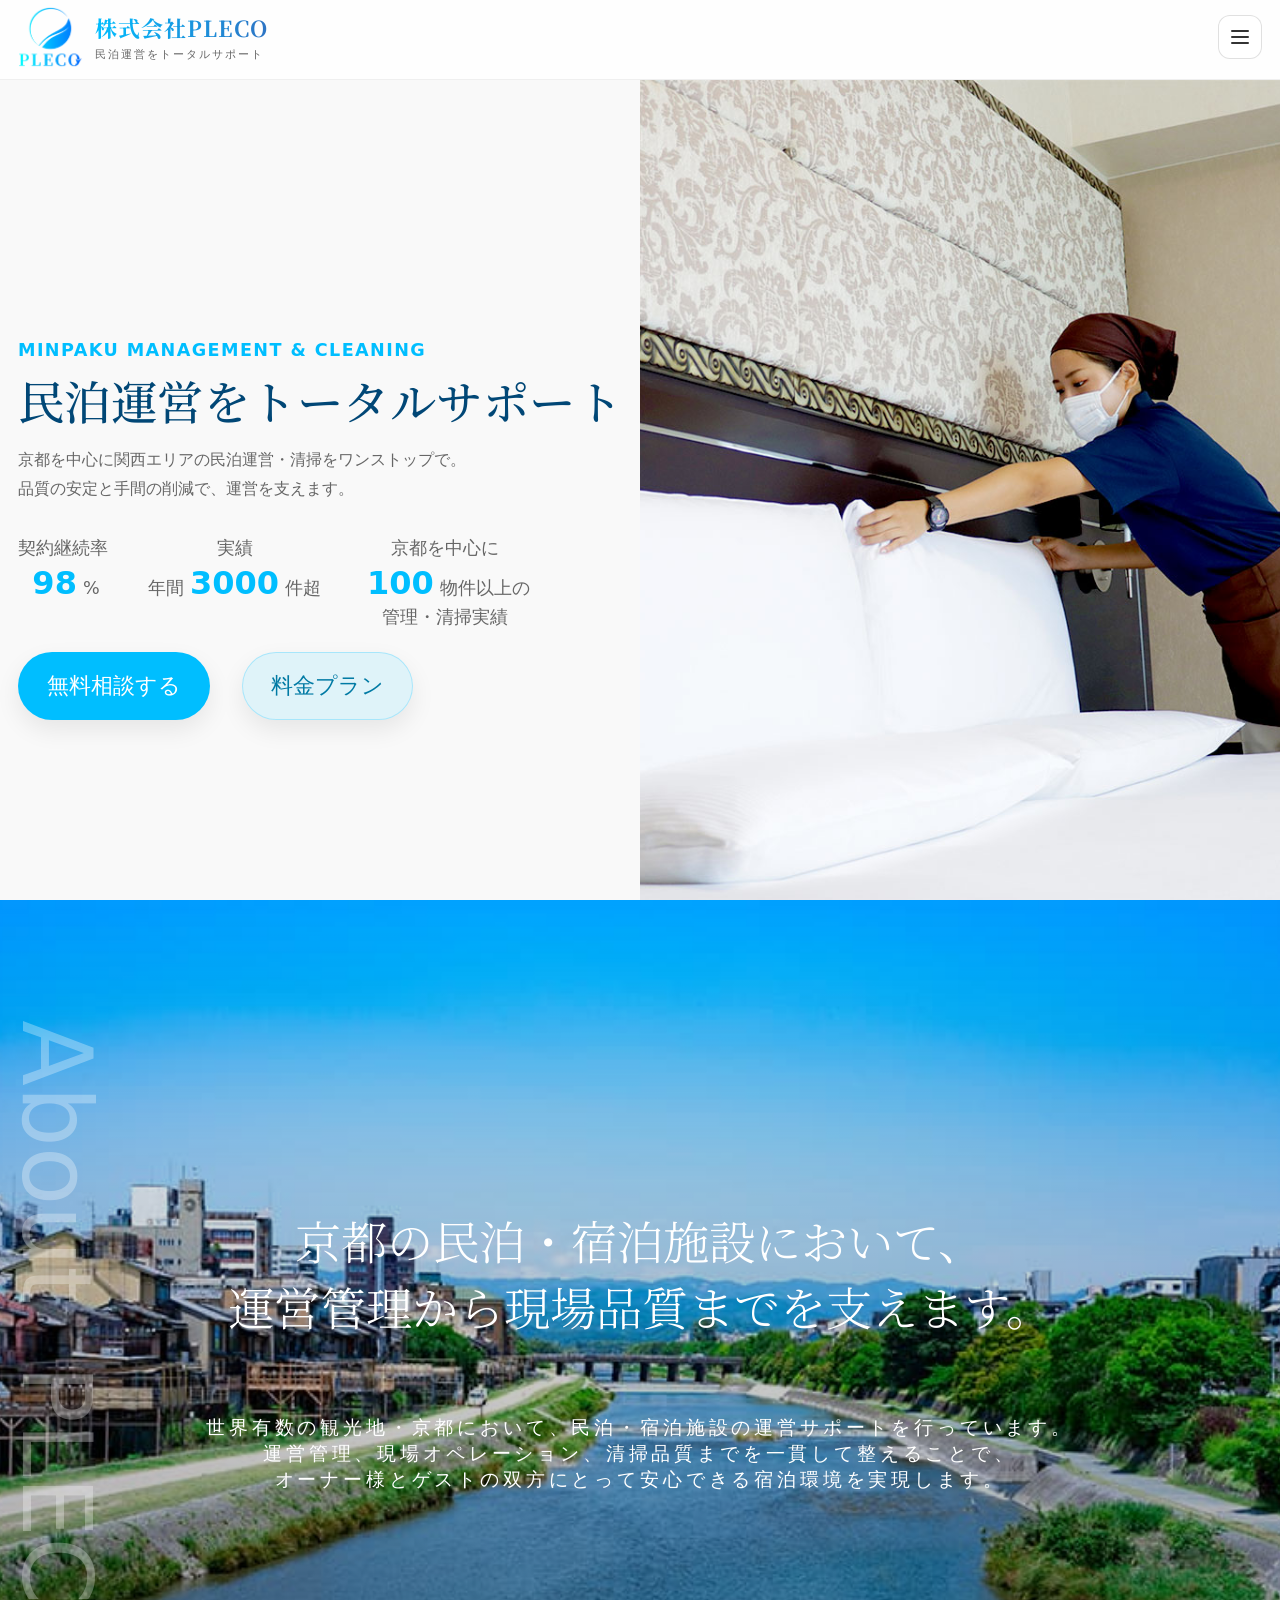
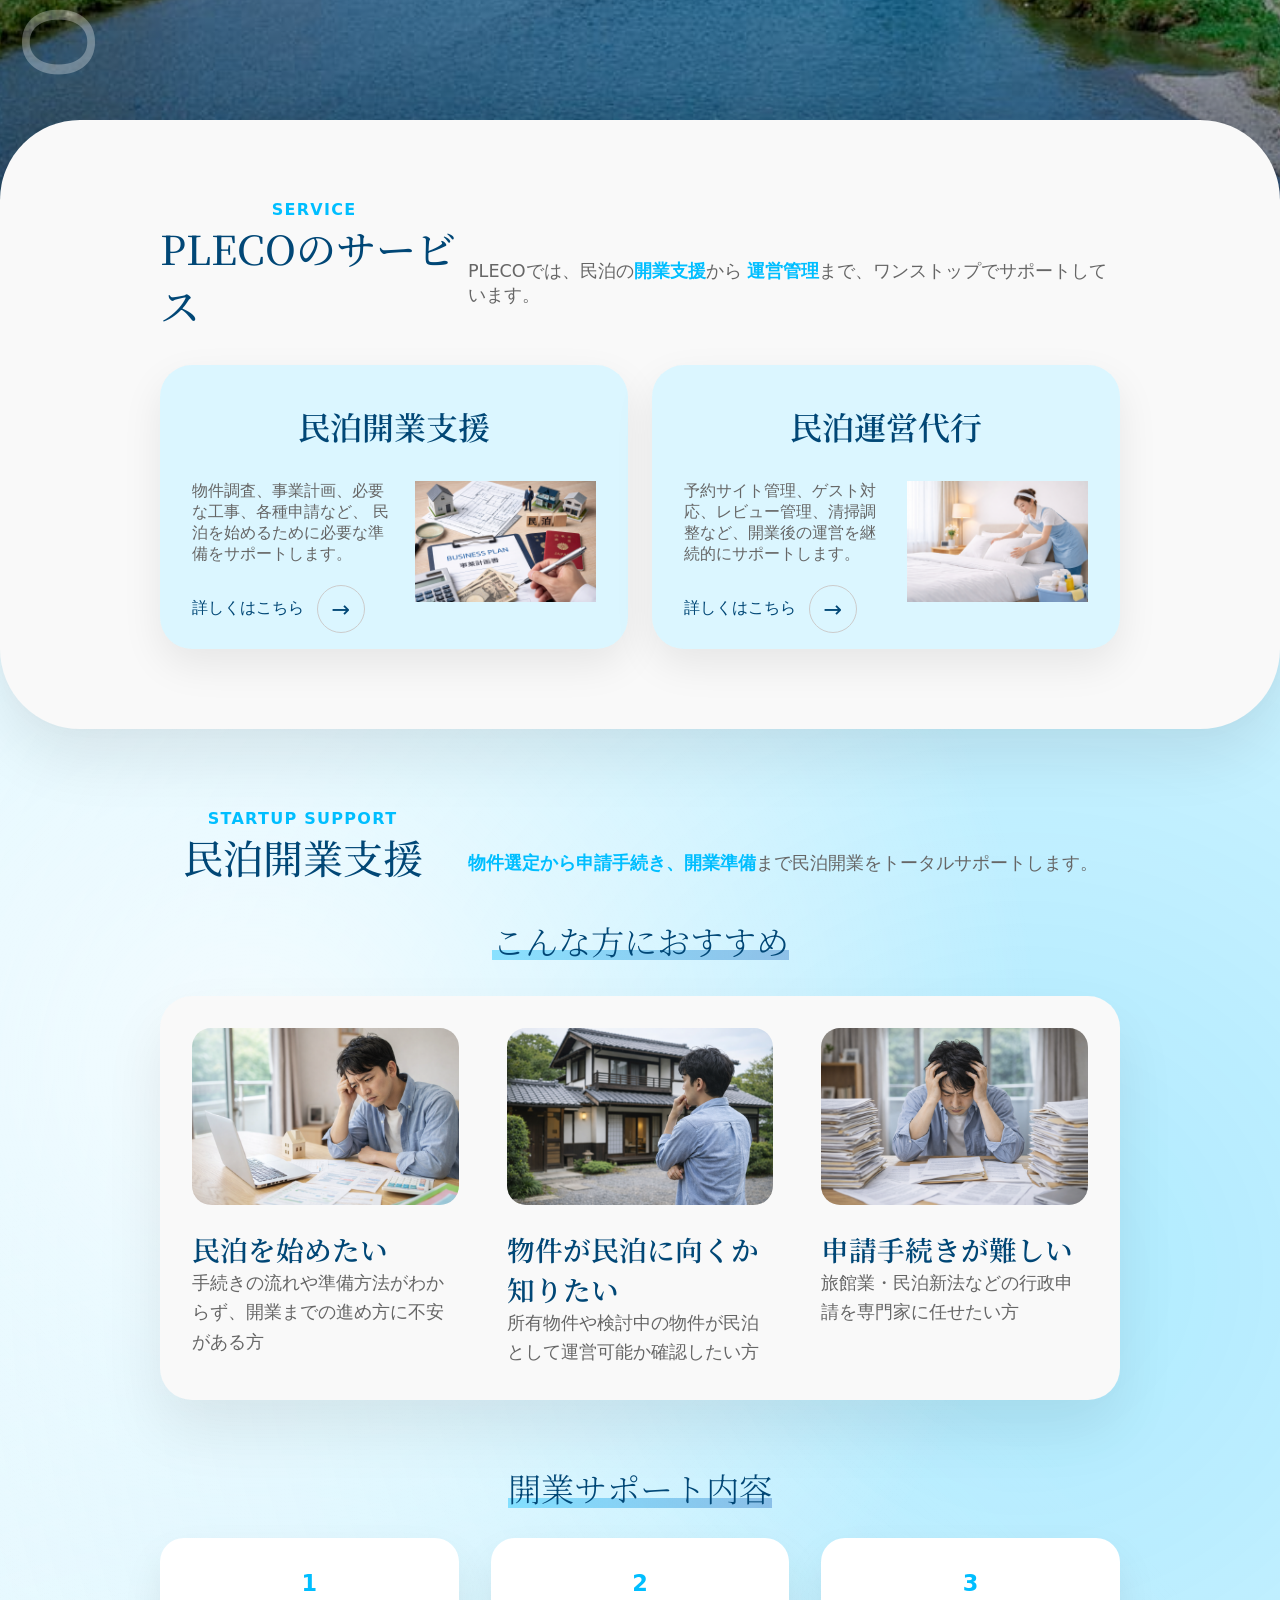
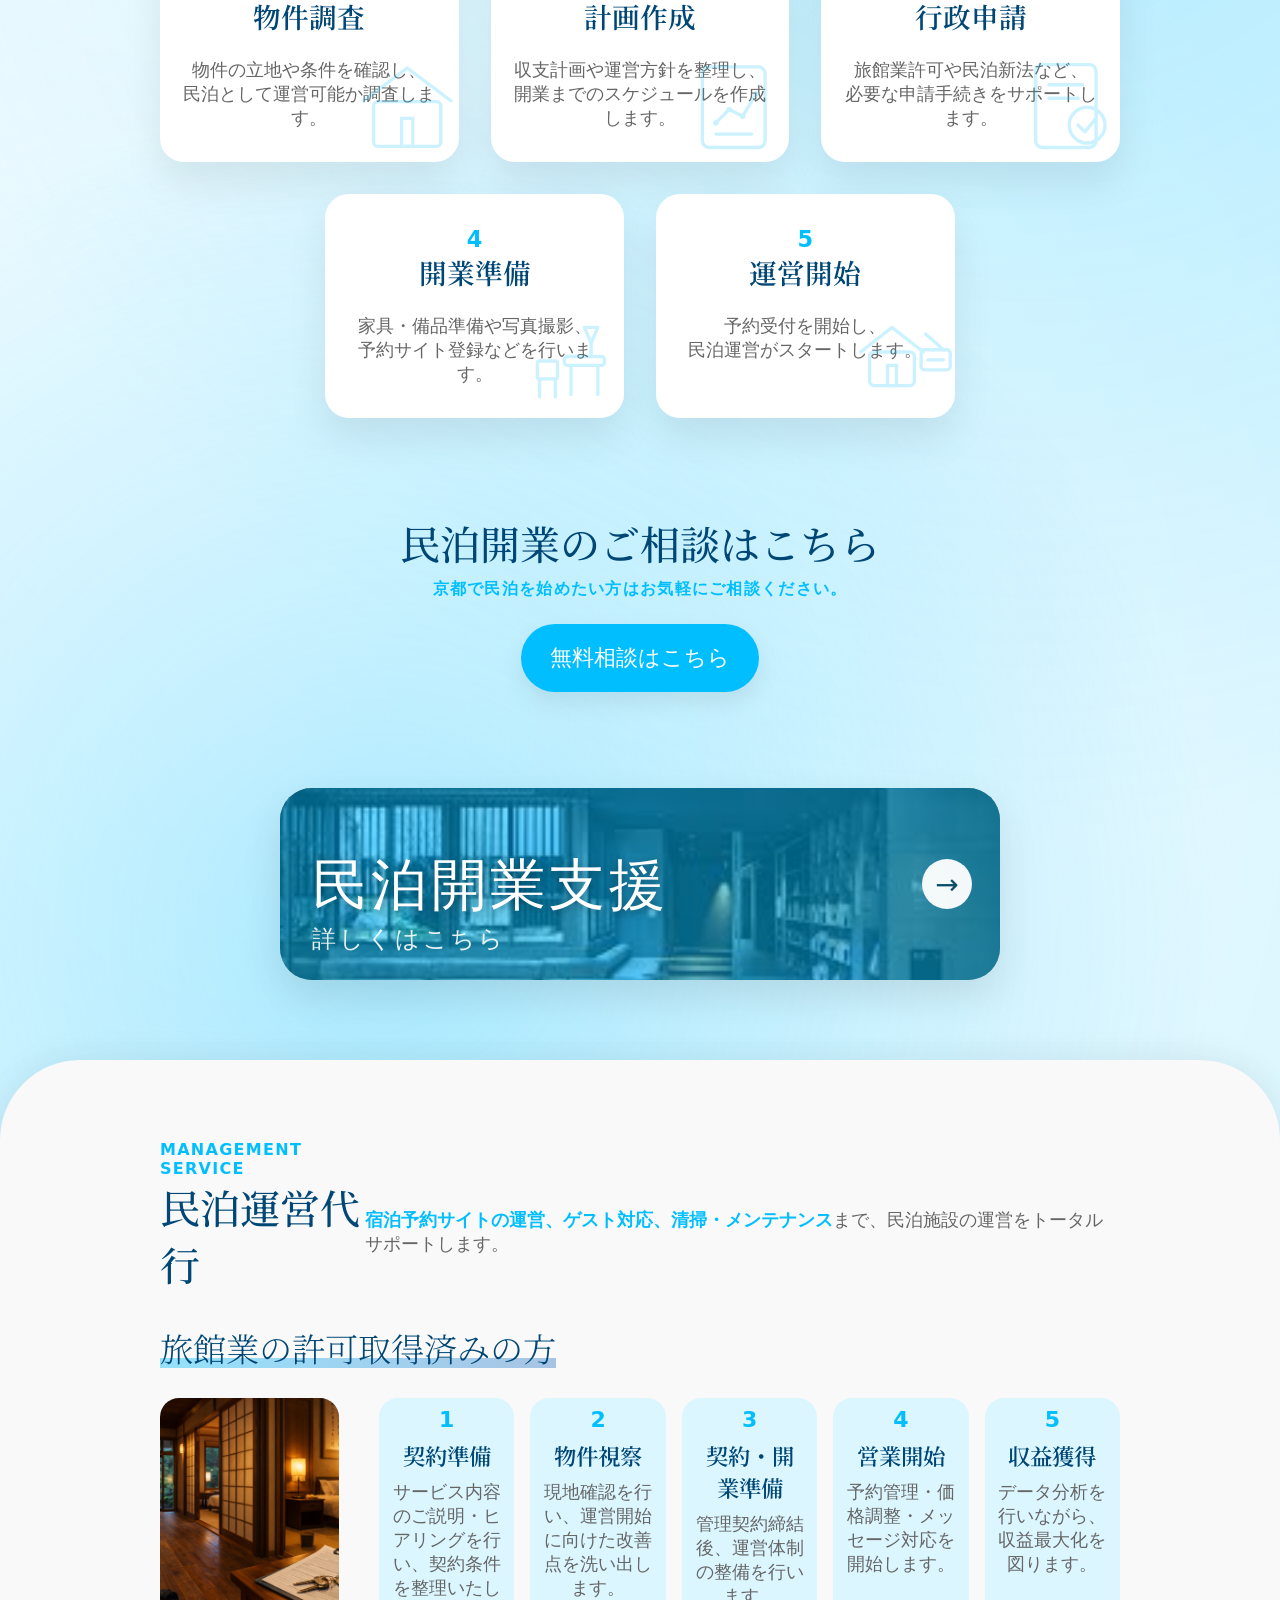
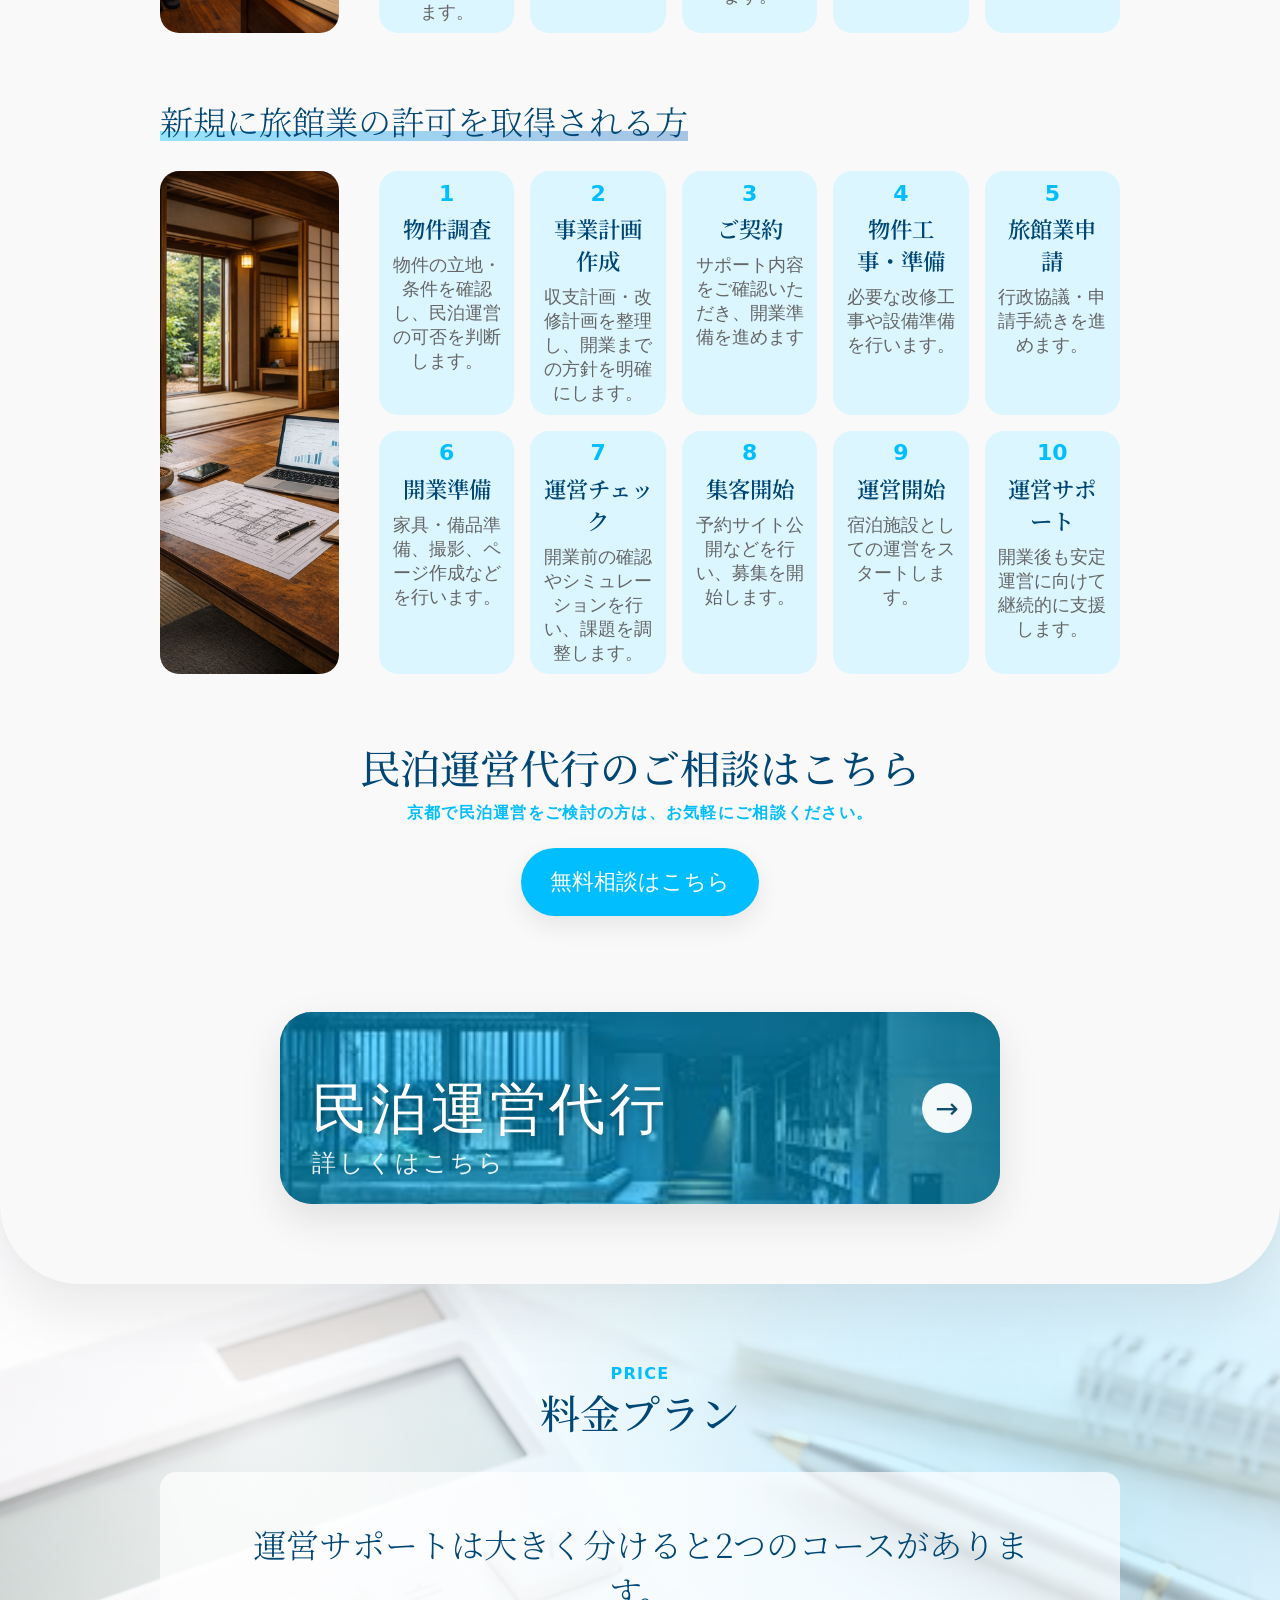
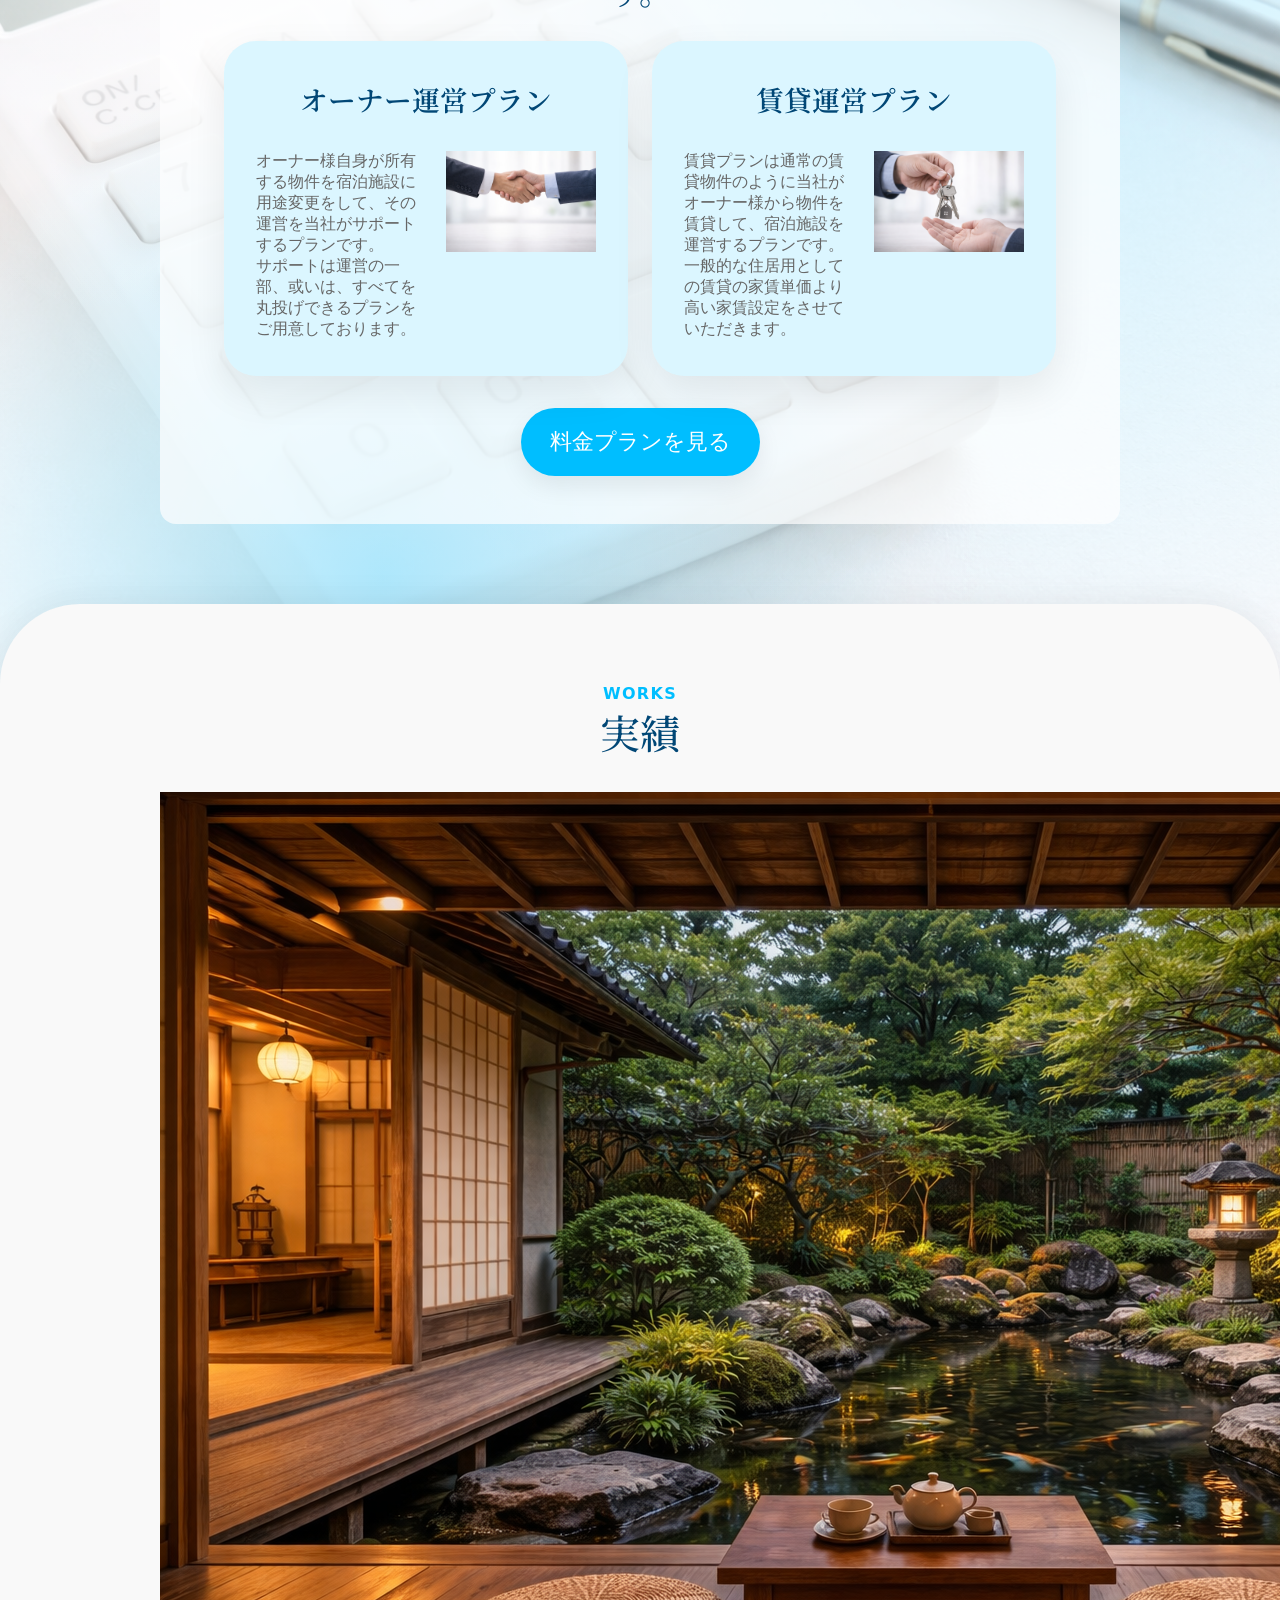
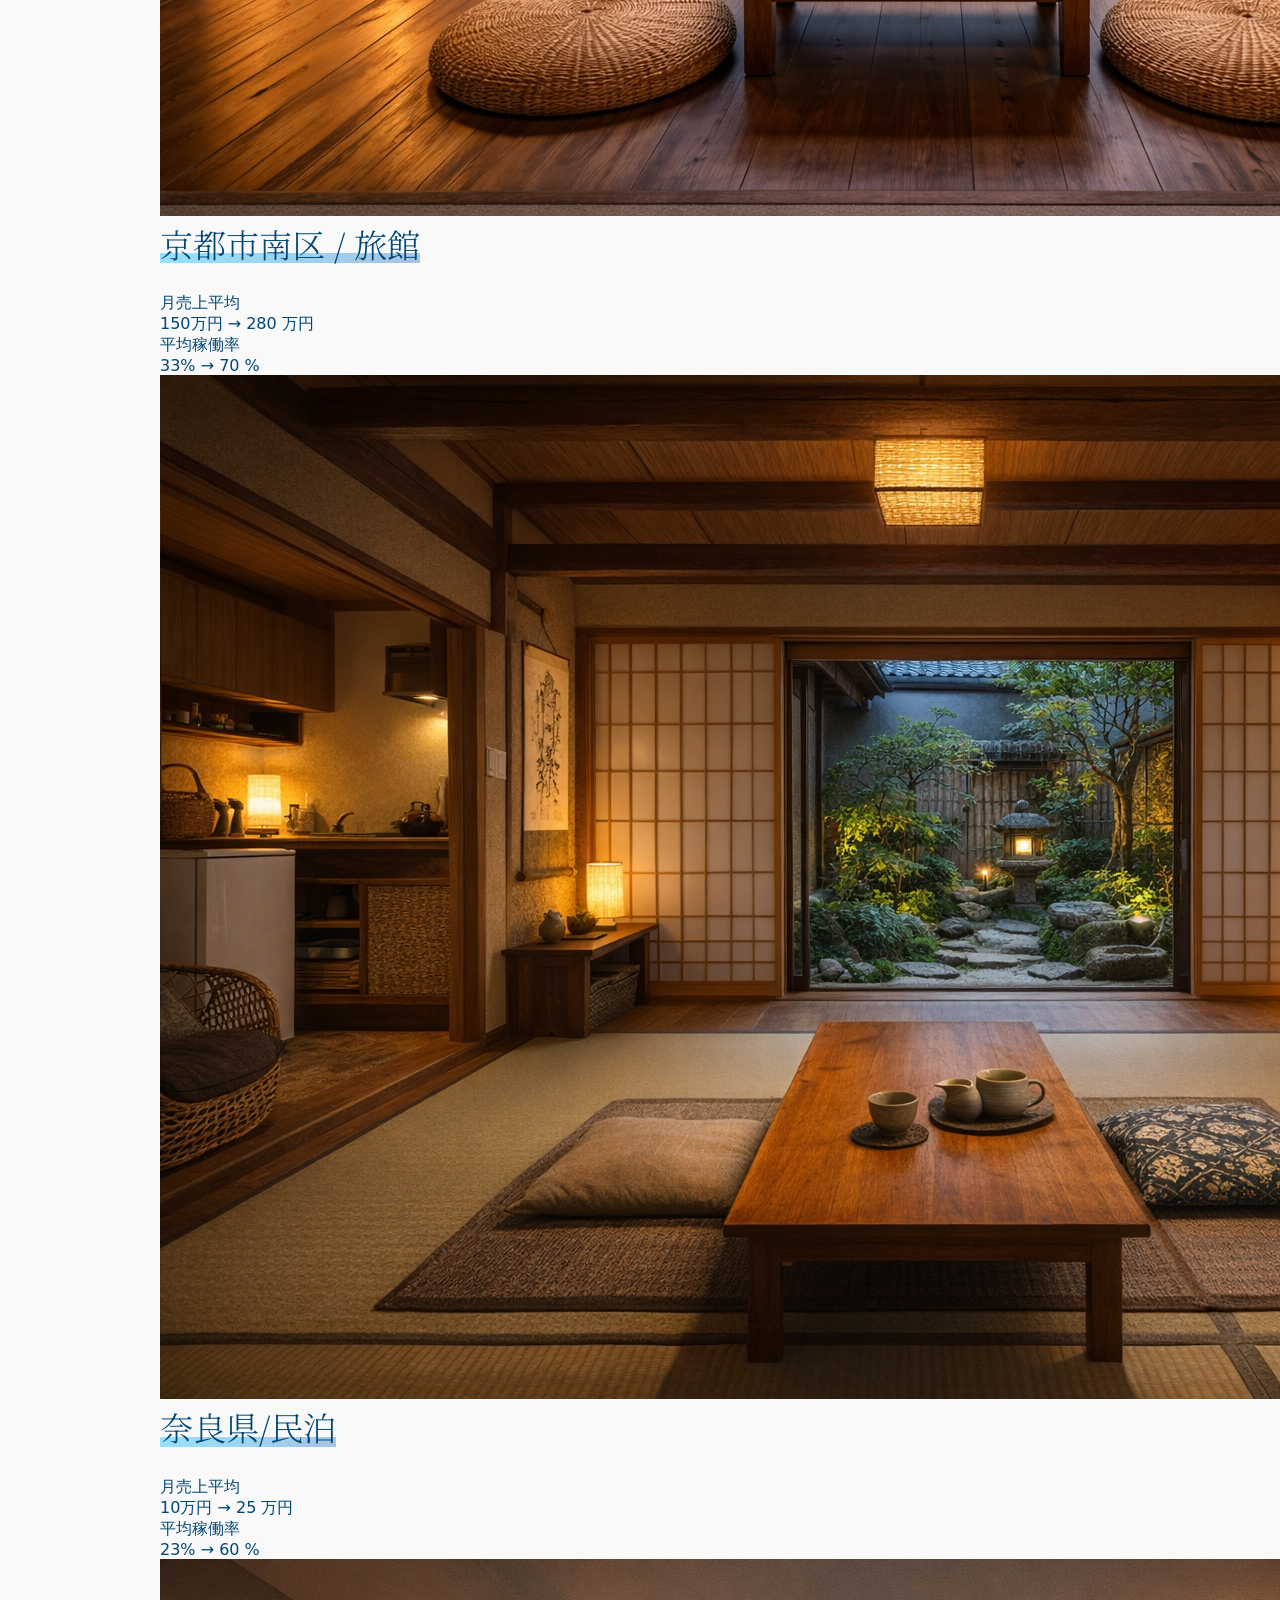
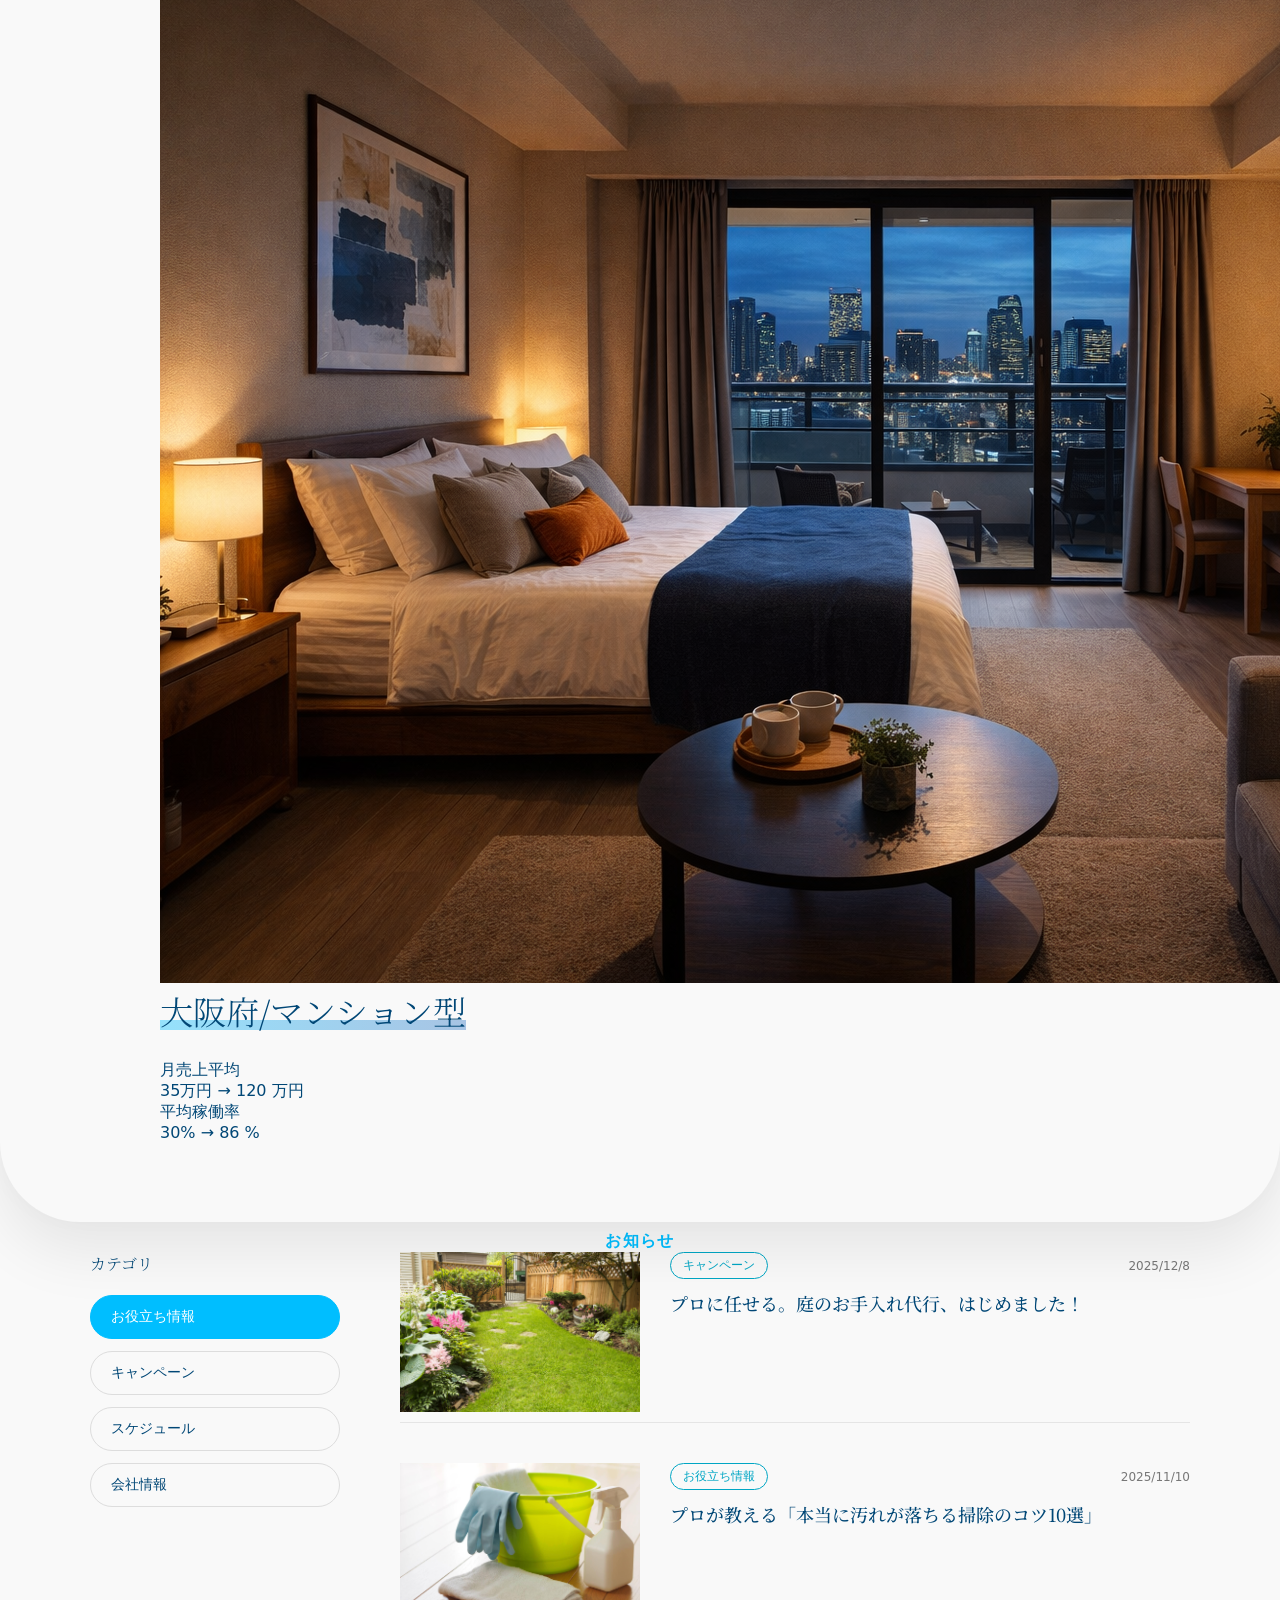
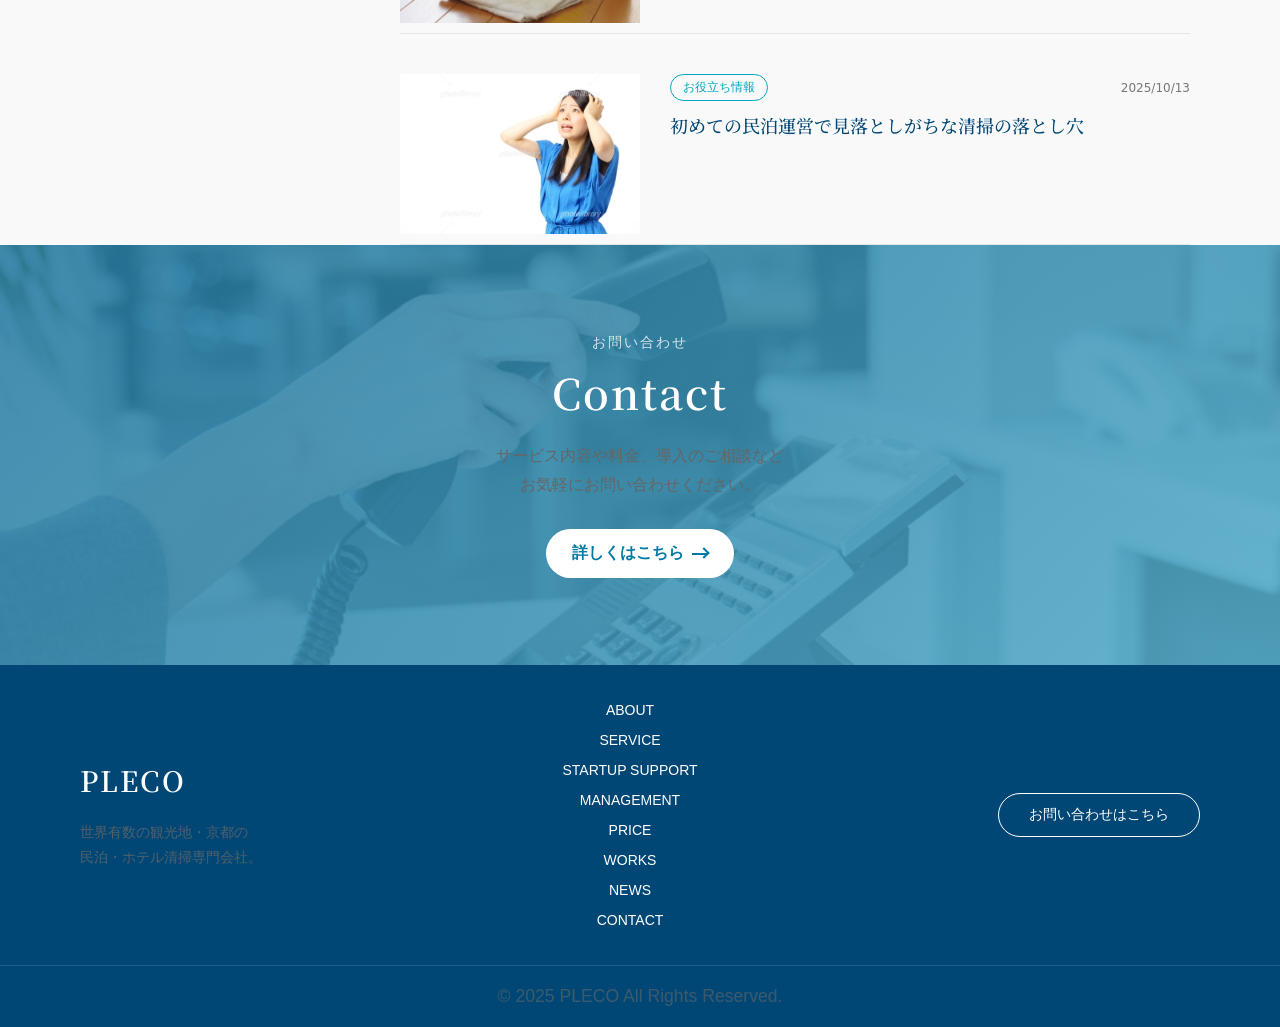
==== commit fad0091f: "before responsive design" ====
--- a/frontend/index.html
+++ b/frontend/index.html
@@ -9,24 +9,17 @@
   <link rel="stylesheet" href="css/base.css">
   <!-- <link rel="stylesheet" href="css/overlay.css"> -->
   <link rel="stylesheet" href="css/header.css">
+  <link rel="stylesheet" href="css/news.css">
+  <link rel="stylesheet" href="css/contact.css">
+  <link rel="stylesheet" href="css/footer.css">
+  <link rel="stylesheet" href="css/responsive.css">
   <link rel="stylesheet" href="css/hero.css">
   <link rel="stylesheet" href="css/about.css">
-  <link rel="stylesheet" href="css/flow.css">
-  <link rel="stylesheet" href="css/opening.css">
-  <link rel="stylesheet" href="css/works.css">
-  <link rel="stylesheet" href="css/faq.css">
-  <link rel="stylesheet" href="css/news.css">
-  <link rel="stylesheet" href="css/simulation.css">
-  <link rel="stylesheet" href="css/contact.css">
-  <link rel="stylesheet" href="css/footer.css">
-  <link rel="stylesheet" href="css/strength.css">
-  <link rel="stylesheet" href="css/recruit.css">
-  <link rel="stylesheet" href="css/responsive.css">
   <link rel="stylesheet" href="css/service-overview.css">
   <link rel="stylesheet" href="css/startup-support.css">
   <link rel="stylesheet" href="css/management.css">
   <link rel="stylesheet" href="css/price.css">
-
+  <link rel="stylesheet" href="css/works.css">
   <!-- font -->
   <link href="https://fonts.googleapis.com/css2?family=Noto+Serif+JP:wght@400;600;700&display=swap" rel="stylesheet">
 </head>
@@ -747,49 +740,126 @@
     </div>
   </section>
 
-
-  <!-- ===== Works / 実績紹介 ===== -->
+  <!-- works -->
   <section id="works" class="works overlap-section">
-    <div class="works-inner">
-
-      <div class="section-title fade-up">
-        <h2>Works</h2>
-        <span>実績紹介</span>
-      </div>
-
-      <div class="works-grid">
-        <!-- item 01 -->
-        <article class="work-card">
-          <figure class="work-figure">
-            <img src="../images/higashiyama.jpg" alt="活用例01 京都市東山区／京町家">
-          </figure>
-          <div class="work-body">
-            <h3 class="work-place">京都市東山区／京町家</h3>
-            <p class="work-service">清掃＋運営管理</p>
-          </div>
-        </article>
-
-        <!-- item 02 -->
-        <article class="work-card">
-          <figure class="work-figure">
-            <img src="../images/designershotel.jpg" alt="活用例02 左京区／デザイナーズ物件">
-          </figure>
-          <div class="work-body">
-            <h3 class="work-place">左京区／デザイナーズ物件</h3>
-            <p class="work-service">清掃＋予約管理</p>
-          </div>
-        </article>
-
-        <!-- item 03 -->
-        <article class="work-card">
-          <figure class="work-figure">
-            <img src="../images/ekichikajpg.jpg" alt="活用例03 下京区／マンション型">
-          </figure>
-          <div class="work-body">
-            <h3 class="work-place">下京区／マンション型</h3>
-            <p class="work-service">清掃のみ対応</p>
-          </div>
-        </article>
+    <div class="container">
+
+      <div class="section-header fade-up">
+        <div class="section-title">
+          <span>WORKS</span>
+          <h2>実績</h2>
+        </div>
+      </div>
+
+      <div class="works-cards fade-up">
+        <!-- card1 -->
+        <div class="works-card">
+          <div class="works-card-image">
+            <img src="../images/works/works1.png" alt="京都市南区民泊">
+          </div>
+          <div class="works-card-text">
+
+            <h3 class="underline-h3">京都市南区 / 旅館</h3>
+
+            <div class="works-data">
+              <span class="works-label">月売上平均</span>
+
+              <div class="works-row">
+                <span class="works-before">150万円</span>
+                <span class="works-arrow">→</span>
+                <span class="works-after">
+                  <span class="works-after-num">280</span>
+                  <span class="works-after-unit">万円</span>
+                </span>
+              </div>
+            </div>
+            <div class="works-data">
+              <span class="works-label">平均稼働率</span>
+
+              <div class="works-row">
+                <span class="works-before">33%</span>
+                <span class="works-arrow">→</span>
+                <span class="works-after">
+                  <span class="works-after-num">70</span>
+                  <span class="works-after-unit">%</span>
+                </span>
+              </div>
+            </div>
+
+          </div>
+        </div>
+        <!-- card2 -->
+        <div class="works-card">
+          <div class="works-card-image">
+            <img src="../images/works/works2.png" alt="奈良県民家">
+          </div>
+          <div class="works-card-text">
+
+            <h3 class="underline-h3">奈良県/民泊</h3>
+
+            <div class="works-data">
+              <span class="works-label">月売上平均</span>
+
+              <div class="works-row">
+                <span class="works-before">10万円</span>
+                <span class="works-arrow">→</span>
+                <span class="works-after">
+                  <span class="works-after-num">25</span>
+                  <span class="works-after-unit">万円</span>
+                </span>
+              </div>
+            </div>
+            <div class="works-data">
+              <span class="works-label">平均稼働率</span>
+
+              <div class="works-row">
+                <span class="works-before">23%</span>
+                <span class="works-arrow">→</span>
+                <span class="works-after">
+                  <span class="works-after-num">60</span>
+                  <span class="works-after-unit">%</span>
+                </span>
+              </div>
+            </div>
+
+          </div>
+        </div>
+        <!-- card3 -->
+        <div class="works-card">
+          <div class="works-card-image">
+            <img src="../images/works/works3.png" alt="大阪府マンション">
+          </div>
+          <div class="works-card-text">
+
+            <h3 class="underline-h3">大阪府/マンション型</h3>
+
+            <div class="works-data">
+              <span class="works-label">月売上平均</span>
+
+              <div class="works-row">
+                <span class="works-before">35万円</span>
+                <span class="works-arrow">→</span>
+                <span class="works-after">
+                  <span class="works-after-num">120</span>
+                  <span class="works-after-unit">万円</span>
+                </span>
+              </div>
+            </div>
+            <div class="works-data">
+              <span class="works-label">平均稼働率</span>
+
+              <div class="works-row">
+                <span class="works-before">30%</span>
+                <span class="works-arrow">→</span>
+                <span class="works-after">
+                  <span class="works-after-num">86</span>
+                  <span class="works-after-unit">%</span>
+                </span>
+              </div>
+            </div>
+
+          </div>
+        </div>
       </div>
 
     </div>
--- a/frontend/css/variables.css
+++ b/frontend/css/variables.css
@@ -12,7 +12,7 @@
   --color-white-accent: #f0f0f0;
 
   --color-bg: #ffffff;
-  --color-text: #222222;
+  --color-black: #222222;
   --color-text-gray: #555555;
   --color-muted: #666666;
 
--- a/frontend/css/base.css
+++ b/frontend/css/base.css
@@ -3,7 +3,6 @@
 html, body {
   margin: 0;
   padding: 0;
-  overflow-x: hidden;
   font-size: 16px;
 }
 body {
@@ -25,7 +24,7 @@
   max-width: 1400px;
   margin: 0 auto;
 }
-h1, h2, h3, h4 {
+h1, h2, h3, h4, h5 {
   font-family: "Noto Serif JP", serif;
   font-weight: 300;
   margin: 0;
@@ -42,6 +41,9 @@
 h4 {
   font-size: 1.728rem;
   font-weight: 600;
+}
+h5 {
+  font-size: 1.44rem;
 }
 p {
   font-size: 1.1rem;
@@ -63,6 +65,40 @@
   height: 0.3em;
   background:linear-gradient(90deg,#00beff,#2e74c4);
   opacity: 0.4;
+  z-index: -1;
+}
+.underline-h4{
+  margin-bottom: 0.8em;
+  display:block;
+  width:fit-content;
+  position:relative;
+}
+.underline-h4::before{
+  content:"";
+  position:absolute;
+  left:0;
+  bottom:0.1em;
+  width:100%;
+  height: 0.2em;
+  background:linear-gradient(90deg,#00beff,#2e74c4);
+  opacity: 0.3;
+  z-index: -1;
+}
+.underline-h5{
+  margin-bottom: 0.8em;
+  display:block;
+  width:fit-content;
+  position:relative;
+}
+.underline-h5::before{
+  content:"";
+  position:absolute;
+  left:0;
+  bottom:0.1em;
+  width:100%;
+  height: 0.2em;
+  background:linear-gradient(90deg,#00beff,#2e74c4);
+  opacity: 0.3;
   z-index: -1;
 }
 /* デフォルト（PC）では改行しない */
@@ -123,10 +159,10 @@
   color: var(--color-deep);
   margin-bottom: 0.8em;
 }
-.section-title strong{
+.section-header strong{
   color: var(--color-main);
   font-weight: 700;
-}
+} 
 
 
 /* fade up */
@@ -263,6 +299,35 @@
 }
 
 
+/* cta */
+.final-cta {
+  padding: 10rem 0;
+  background:
+    linear-gradient(rgba(0,120,170,0.4), rgba(0,120,170,0.4)),
+    url("../../images/contact.png") center/cover no-repeat;
+  color: white;
+  text-align: center;
+}
+.final-cta-inner {
+  max-width: 1100px;
+  margin: 0 auto;
+  padding: 0 60px;
+}
+.final-cta h2 {
+  color: white;
+  margin-bottom: 2em;
+}
+.final-cta-buttons {
+  display: flex;
+  justify-content: center;
+  gap: 1.5rem;
+  flex-wrap: wrap;
+}
+.final-cta-buttons a {
+  background-color: rgba(255,255,255,0.1);
+  border: 1px solid white;
+}
+
 
 .page-title {
   text-align: center;
--- a/frontend/css/hero.css
+++ b/frontend/css/hero.css
@@ -5,7 +5,7 @@
   padding: 5rem 0 2.5rem;
   overflow: hidden;
   background:
-    url("../../images/logo/logo_bg.png") center / cover no-repeat;
+    url("../images/logo/logo_bg.png") center / cover no-repeat;
 }
 
 .hero-inner {
--- a/frontend/css/service-overview.css
+++ b/frontend/css/service-overview.css
@@ -1,4 +1,4 @@
-.section-header {
+/* .section-header {
   display: flex;
   justify-content: space-around;
   align-items: center;
@@ -24,11 +24,8 @@
 }
 .section-header p {
   margin: 0;
-}
-.section-header strong{
-  color: var(--color-main);
-  font-weight: 700;
-}
+}*/
+
 
 
 
--- a/frontend/css/price.css
+++ b/frontend/css/price.css
@@ -9,40 +9,6 @@
     url("../../images/price.png") center/cover no-repeat,
     var(--color-main-light);
 }
-
-.section-header {
-  display: flex;
-  justify-content: space-around;
-  align-items: center;
-}
-.section-title {
-  display: flex;
-  flex-direction: column;
-  align-items: center;
-  gap: 0px;
-  margin-bottom: 1.2rem;
-}
-.section-title p {
-  font-size: 1rem;
-  margin: 0;
-  font-weight: 700;
-  letter-spacing: 0.08em;
-  color: var(--color-main);
-}
-.section-title h2 {
-  font-size: 2.5rem;
-  font-weight: 500;
-  color: var(--color-deep);
-}
-.section-header p {
-  margin: 0;
-}
-.section-header strong{
-  color: var(--color-main);
-  font-weight: 700;
-}
-
-
 .price-container {
   background-color: var(--color-white-base);
   background: rgba(255,255,255,0.7);
